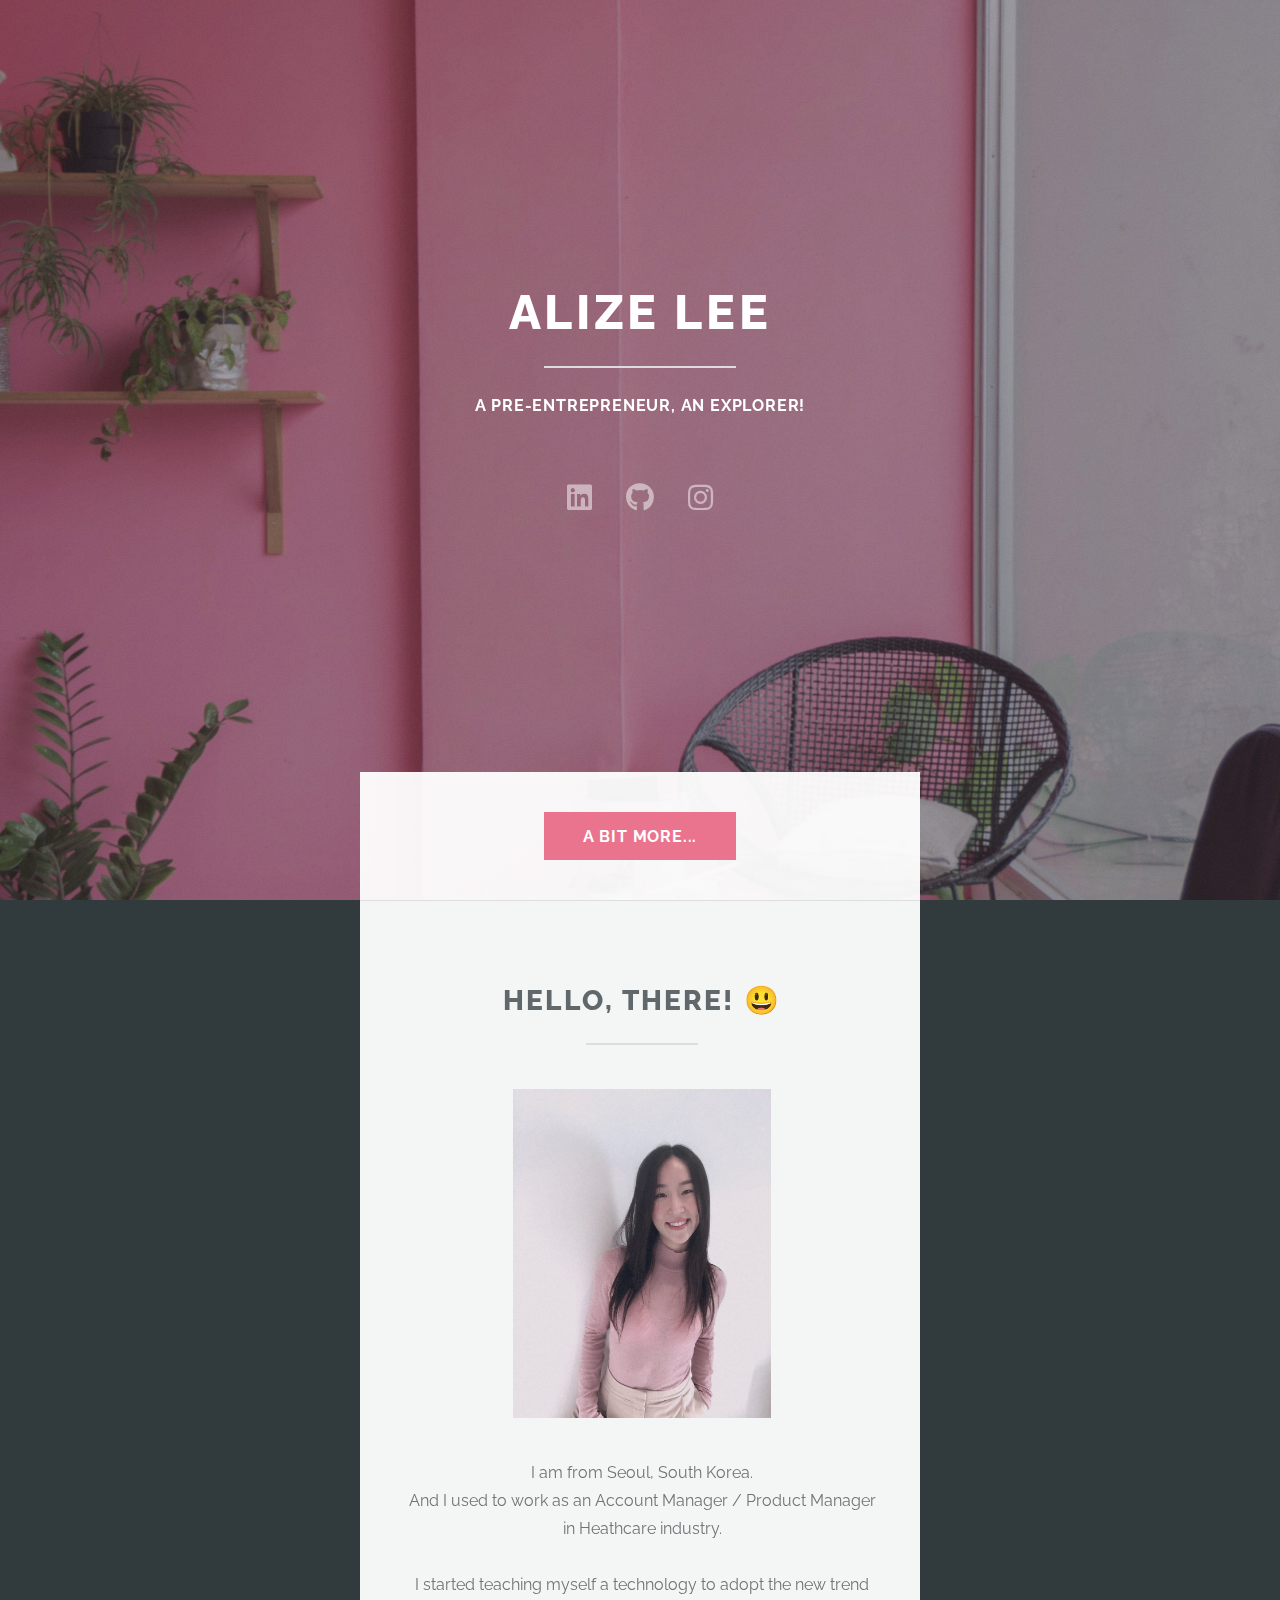
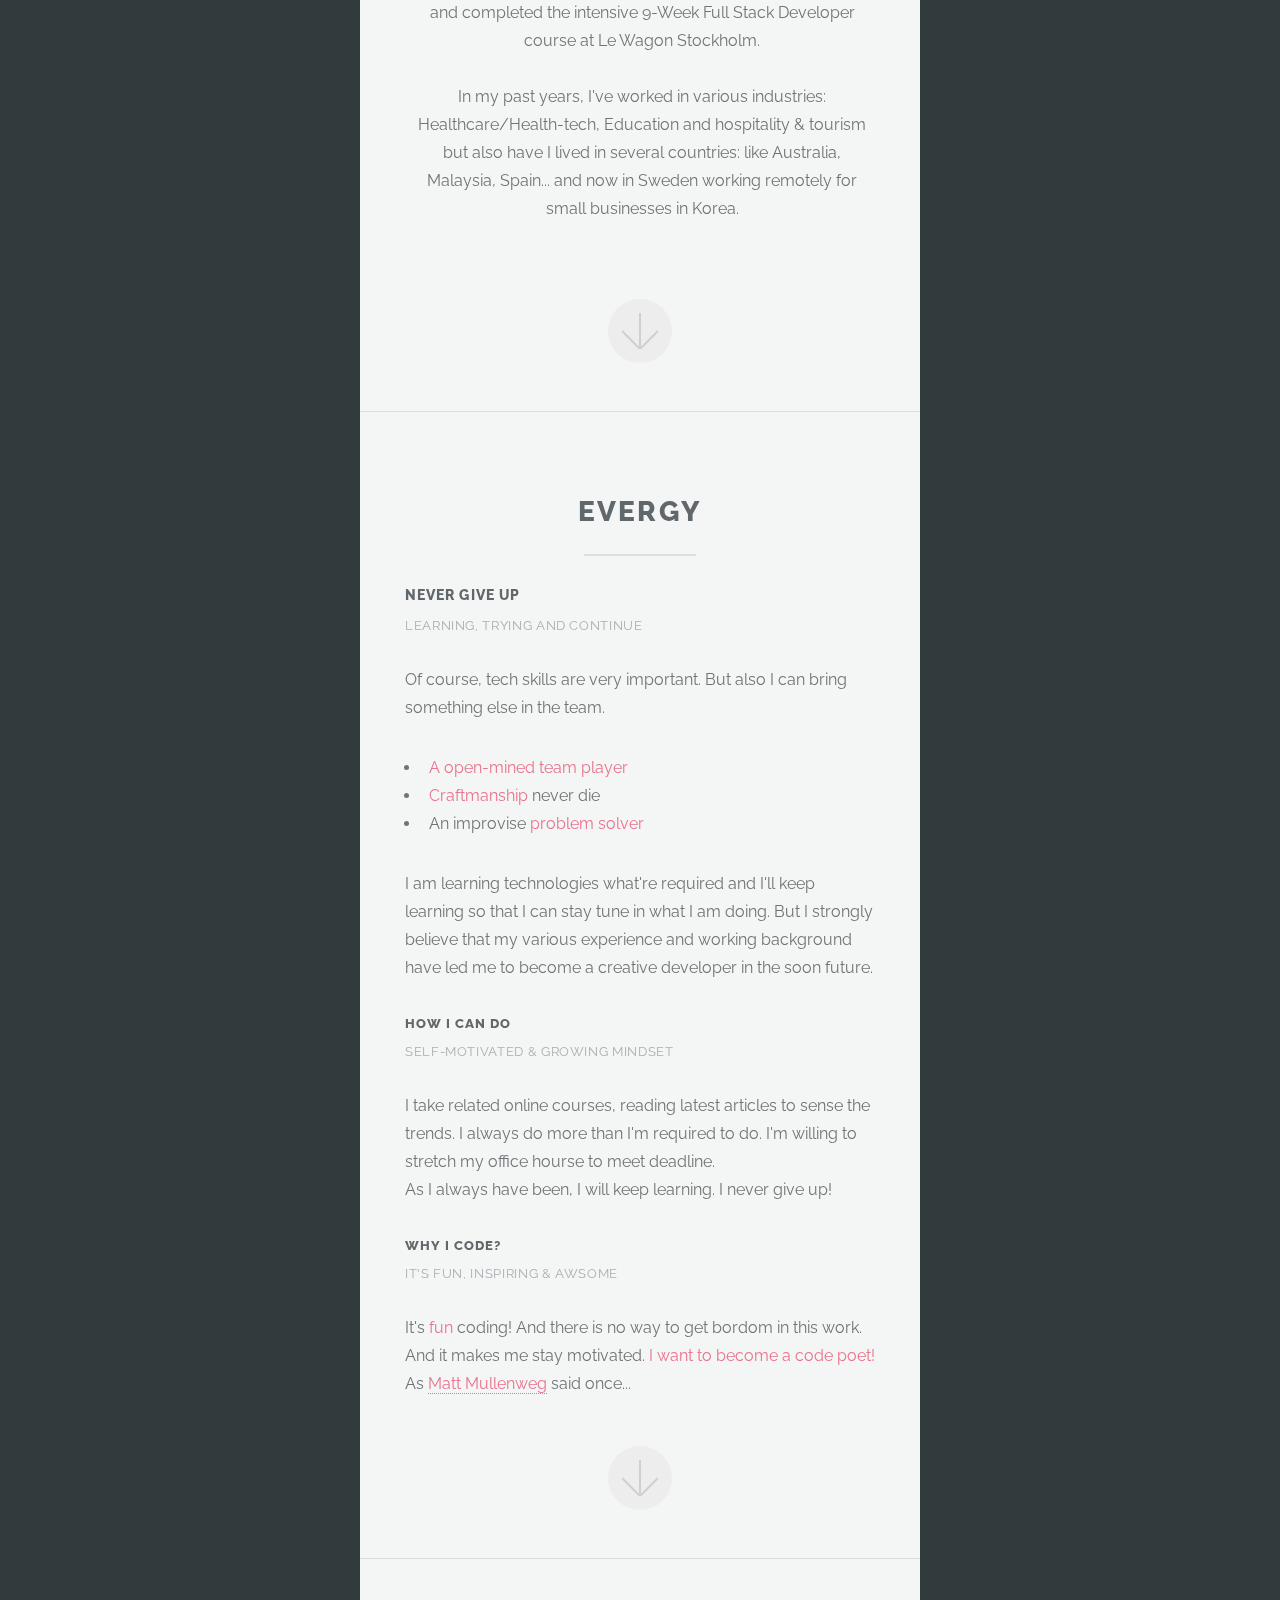
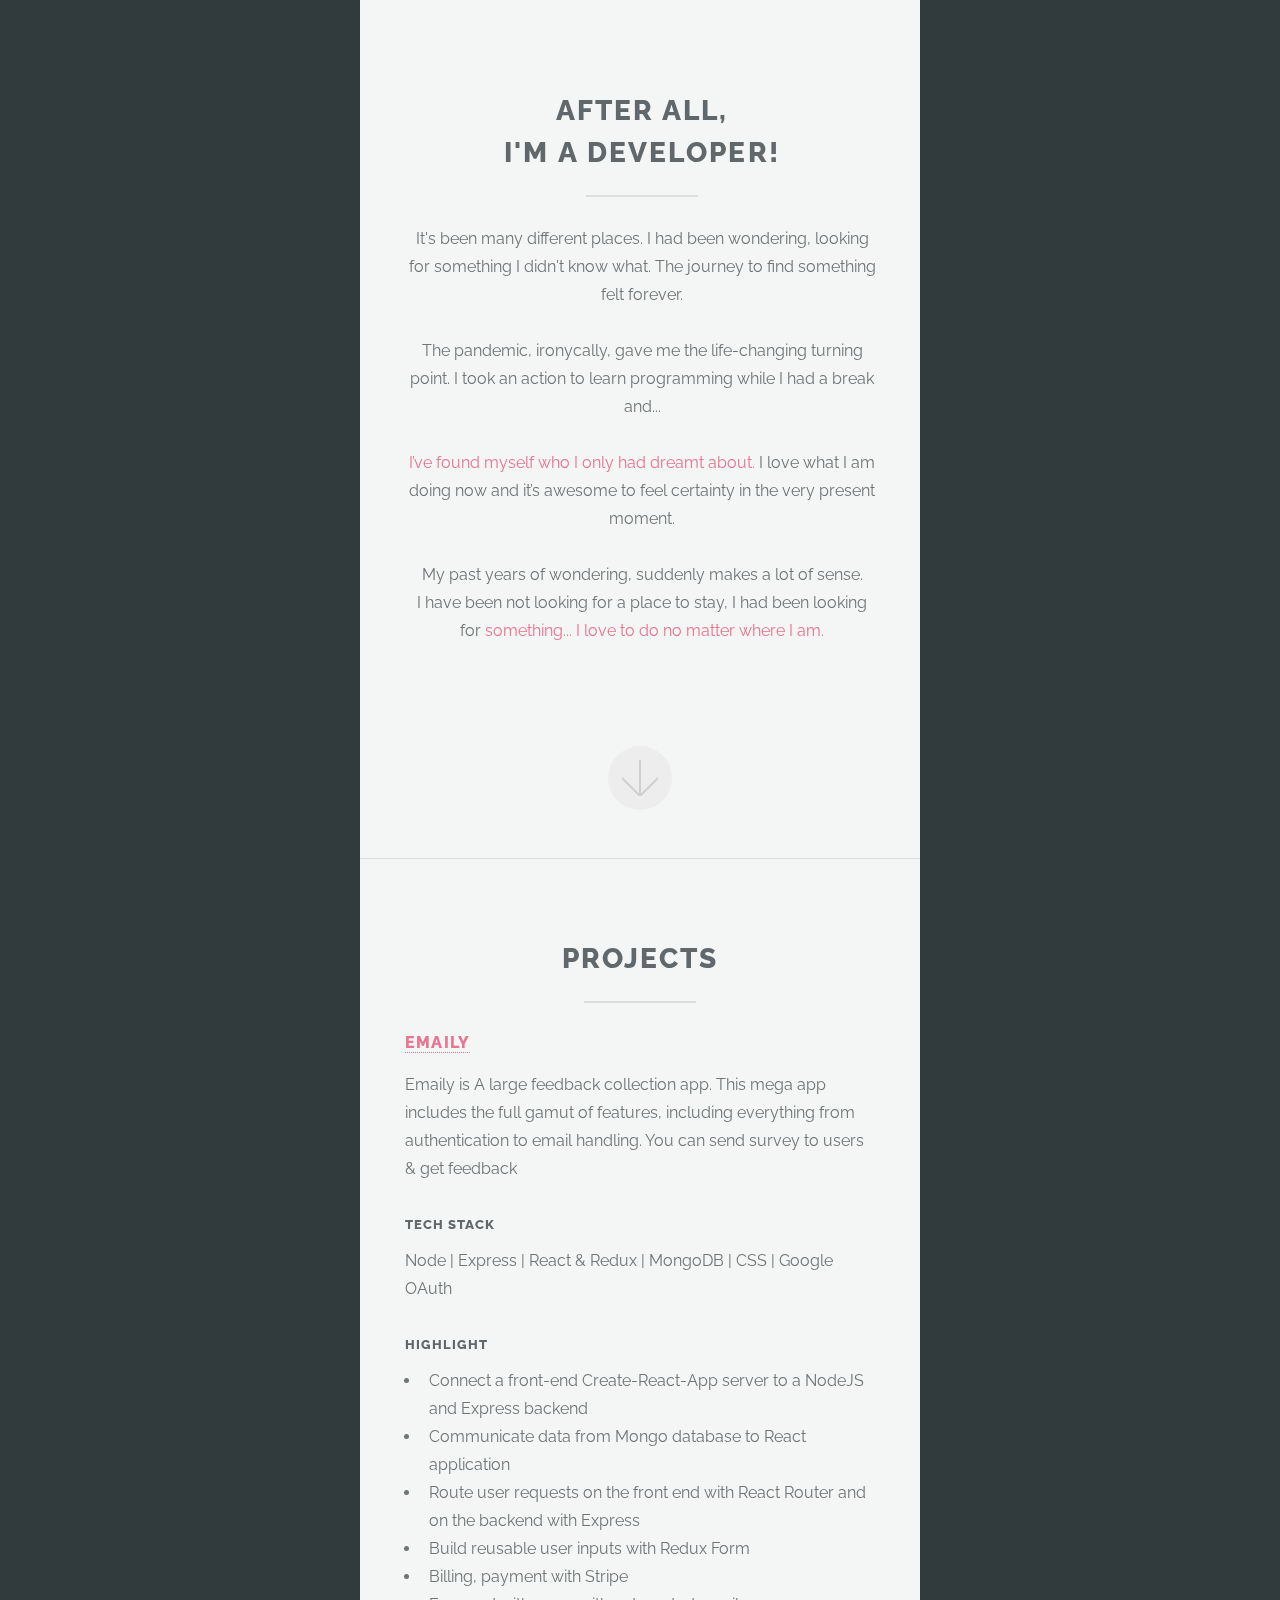
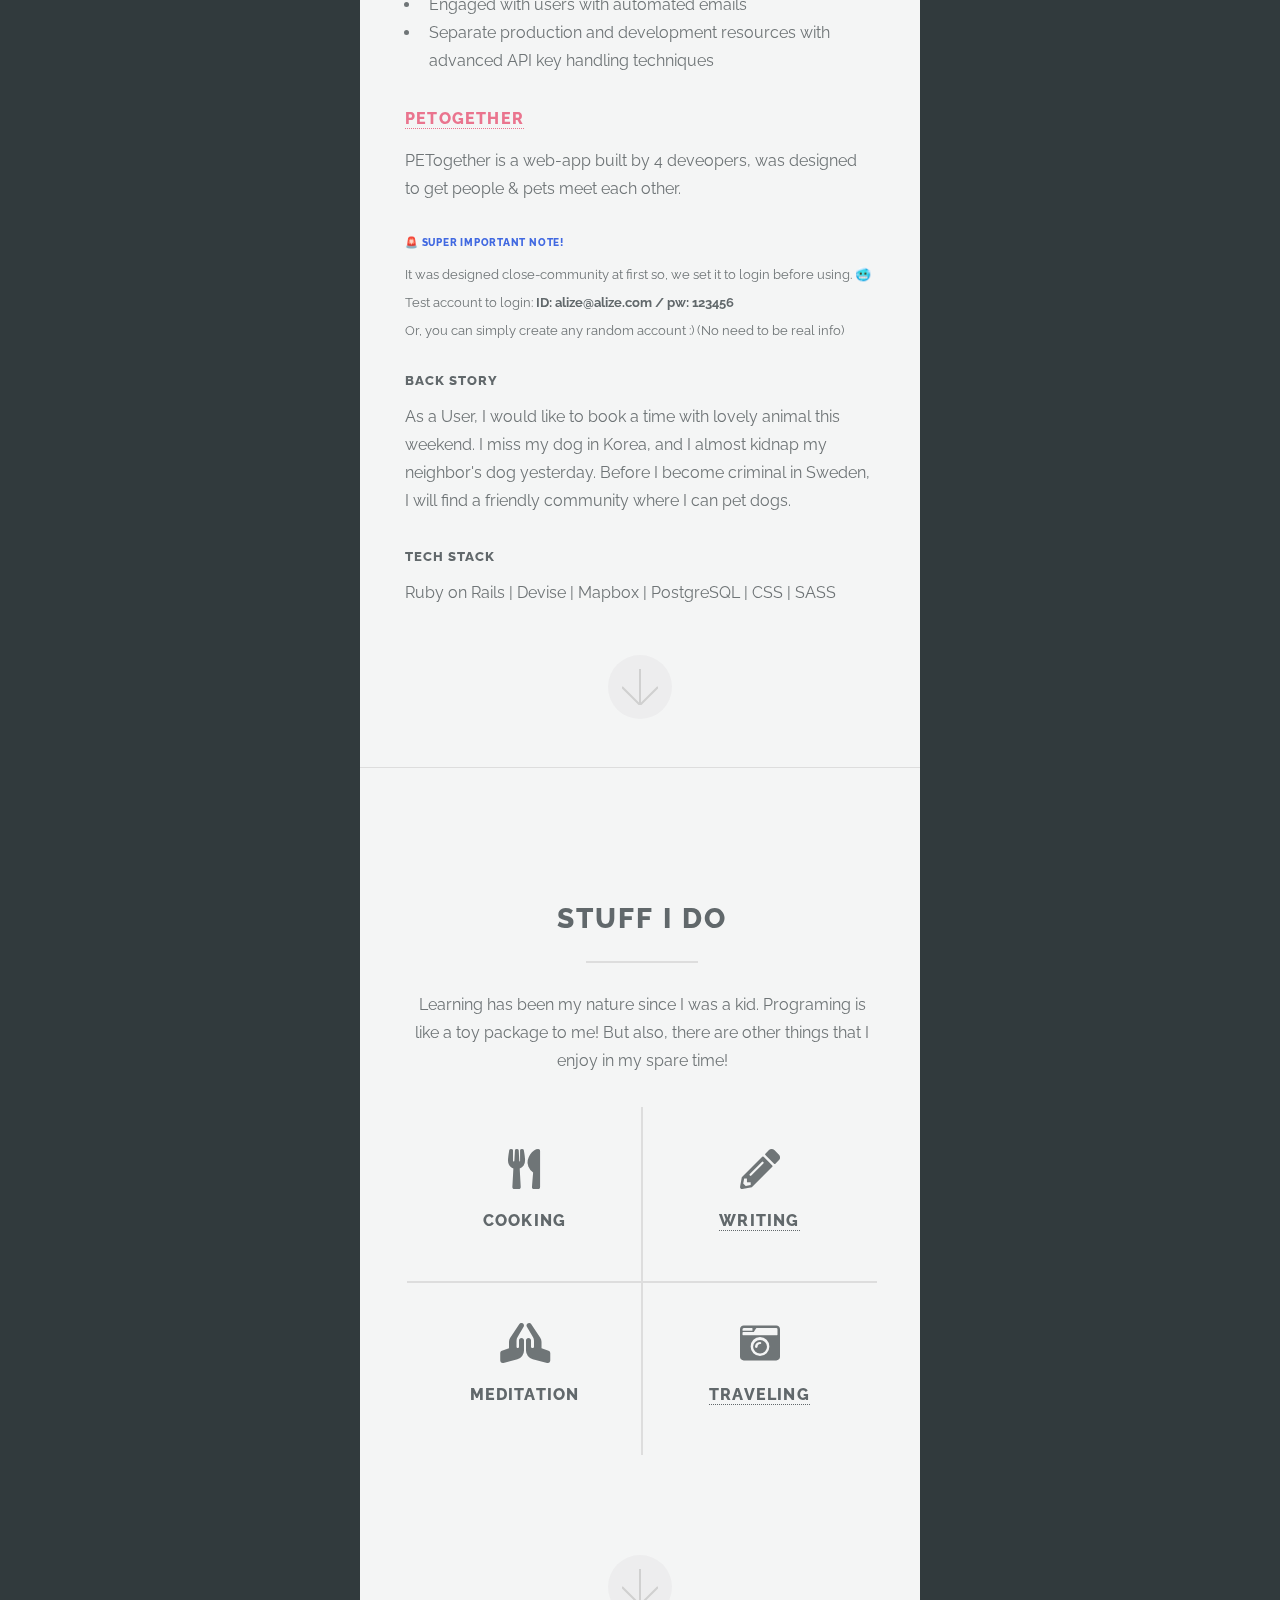
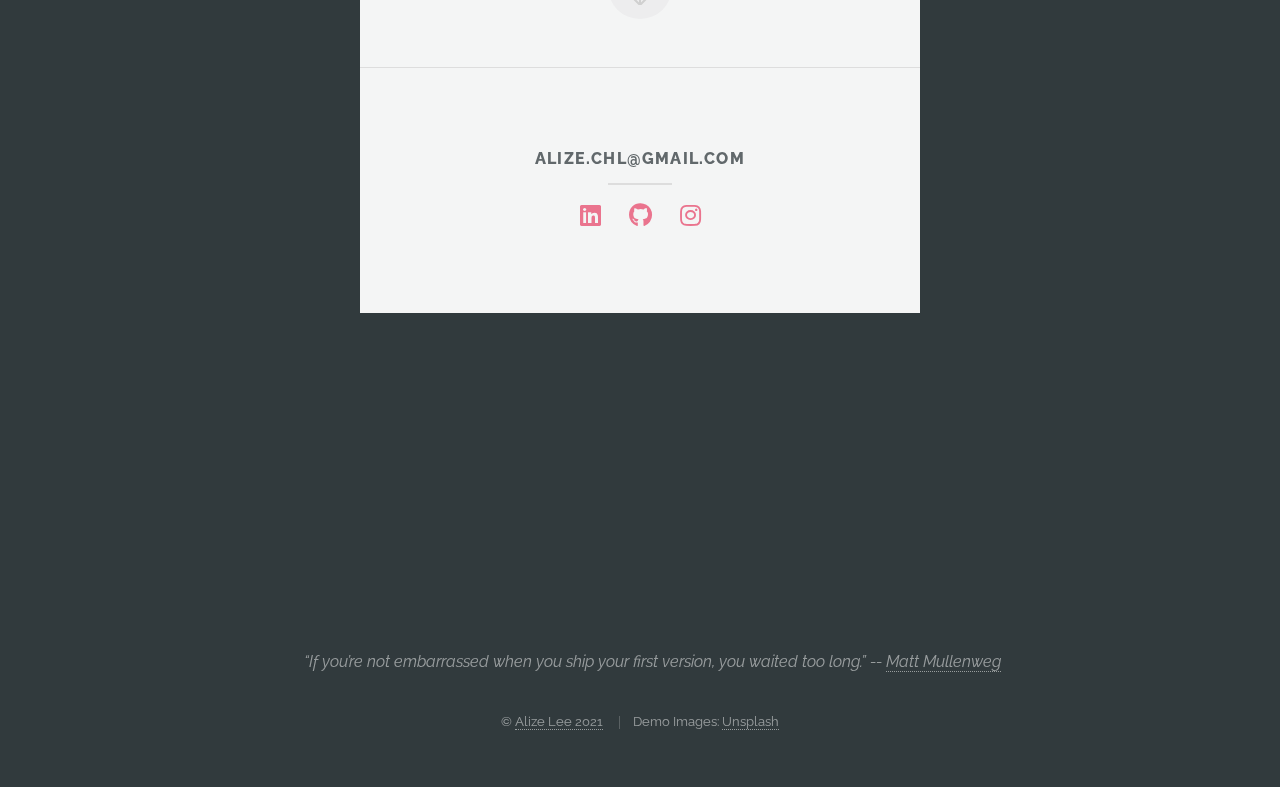
==== index.html @ 7aafb134 "update profile" ====
<!DOCTYPE html>
<html>
  <head>
    <meta property="og:title" content="Alize Lee Portfolio 2021" />
    <meta
      property="og:image"
      content="https://alizebreezes.github.io/images/cover.jpg"
    />
    <meta
      property="og:description"
      content="Web portfolio 2021. A bit more about me :) Full Stack Web Developer, completed 9-weeks intensive programming course at Le wagon"
    />
    <meta property="og:url" content="https://alizebreezes.github.io" />
    <link rel="icon" href="%PUBLIC_URL%/favicon.ico" />
    <meta property="og:image" content="%PUBLIC_URL%/favicon-32x32.png" />
    <link rel="apple-touch-icon" href="%PUBLIC_URL%/logo192.png" />

    <title>Alize's Portfolio</title>
    <meta charset="utf-8" />
    <meta
      name="viewport"
      content="width=device-width, initial-scale=1, user-scalable=no"
    />
    <link rel="stylesheet" href="assets/css/main.css" />
  </head>
  <body class="is-preload">
    <!-- Header -->
    <section id="header">
      <header class="major">
        <h1>Alize Lee</h1>
        <p>A pre-entrepreneur, an explorer!</p>
        <ul class="icons">
          <li>
            <a
              href="https://www.linkedin.com/in/alizelee"
              class="icon brands alt fa-linkedin"
              ><span class="label">Linkedin</span></a
            >
          </li>
          <li>
            <a
              href="https://github.com/alizebreezes"
              class="icon brands alt fa-github"
              ><span class="label">Github</span></a
            >
          </li>
          <li>
            <a
              href="https://instagram.com/alizebreezes"
              class="icon brands alt fa-instagram"
              ><span class="label">Instagram</span></a
            >
          </li>
        </ul>
      </header>
      <div class="container">
        <ul class="actions special">
          <li>
            <a href="#one" class="button primary scrolly"> A bit more... </a>
          </li>
        </ul>
      </div>
    </section>

    <!-- One -->
    <section id="one" class="main special">
      <div class="container">
        <span class="image fit primary"
          ><img src="images/pic01.jpg" alt=""
        /></span>
        <div class="content">
          <header class="major">
            <h2>Hello, There! 😃</h2>
          </header>
          <span class="image center"
            ><img src="images/profile.jpg" alt="Profile Pic Alize"
          /></span>
          <p>
            I am from Seoul, South Korea. <br />And I used to work as an Account Manager / Product Manager in Heathcare industry.<br /><br />I started
            teaching myself a technology to adopt the new trend and completed the intensive 9-Week Full Stack
            Developer course at Le Wagon Stockholm. <br /><br />In my past years,
            I've worked in various industries: Healthcare/Health-tech, Education
            and hospitality & tourism but also have I lived in several
            countries: like Australia, Malaysia, Spain... and now in Sweden working remotely for small businesses in Korea.
            <br /><br />
          </p>
        </div>
        <a href="#four" class="goto-next scrolly">Next</a>
      </div>
    </section>

    <!-- Four -->
    <section id="four" class="main">
      <div class="container">
        <div class="content">
          <header class="major">
            <h2>Evergy</h2>
          </header>
          <section>
            <header>
              <h4>Never give up</h4>
              <p>learning, trying and continue</p>
            </header>
            <p>
              Of course, tech skills are very important. But also I can bring
              something else in the team.
            </p>
            <div class="col-12-medium col-12">
              <ul>
                <li><span class="highlight">A open-mined team player</span></li>
                <li><span class="highlight">Craftmanship</span> never die</li>
                <li>
                  An improvise <span class="highlight">problem solver</span>
                </li>
              </ul>
            </div>
            <p>
              I am learning technologies what're required and I'll keep learning
              so that I can stay tune in what I am doing. But I strongly believe
              that my various experience and working background have led me to
              become a creative developer in the soon future.
            </p>
            <header>
              <h5>How I can do</h5>
              <p>self-motivated & growing mindset</p>
            </header>
            <p>
              I take related online courses, reading latest articles to sense
              the trends. I always do more than I'm required to do. I'm willing
              to stretch my office hourse to meet deadline.
              <br />As I always have been, I will keep learning. I never give
              up!
            </p>
            <header>
              <h5>Why I code?</h5>
              <p>it's fun, inspiring & awsome</p>
            </header>
            <p>
              It's <span class="highlight">fun</span> coding! And there is no
              way to get bordom in this work. And it makes me stay motivated.
              <span class="highlight">I want to become a code poet! </span>
              As <a href="https://g.co/kgs/VH3JRX">Matt Mullenweg</a>
              said once...
            </p>
          </section>
        </div>
        <a href="#three" class="goto-next scrolly">Next</a>
      </div>
    </section>


    <!-- Three -->
    <section id="three" class="main special">
      <div class="container">
        <span class="image fit primary"
          ><img src="images/pic03.jpg" alt=""
        /></span>
        <div class="content">
          <header class="major">
            <h2>
              After All,<br />
              I'm a developer!
            </h2>
          </header>

            It's been many different places. I had been wondering, looking for something I
            didn't know what. The journey to find something felt forever.<br /><br />The pandemic, ironycally, gave me the
            life-changing turning point. I took an action to learn programming
            while I had a break and... <br /><br />
            <span class="highlight"
              >I’ve found myself who I only had dreamt about.</span
            >
            I love what I am doing now and it’s awesome to feel certainty in the
            very present moment. <br /><br />My past years of wondering,
            suddenly makes a lot of sense. <br />I have been not looking for a
            place to stay, I had been looking for
            <span class="highlight"
              >something... I love to do no matter where I am.</span
            >
          </p>
        </div>
        <a href="#project" class="goto-next scrolly">Next</a>
      </div>
    </section>

    <!-- projects -->
    <section id="project" class="main">
      <div class="container">
        <div class="content">
          <header class="major">
            <h2>Projects</h2>
          </header>
          <section>
            <header>
              <h3 class="highlight"><a href="https://fathomless-island-66385.herokuapp.com/">Emaily</a></h3>
            </header>
            <p>Emaily is A large feedback collection app. This mega app includes the full gamut of features, including everything from authentication to email handling. You can send survey to users & get feedback</p>
            <span class="col-12-medium col-12">
              <h5>Tech Stack</h5>
              <p>Node | Express | React & Redux | MongoDB | CSS | Google OAuth</p>
            </span>
            <span class="col-12-medium col-12">
              <h5>Highlight</h5>
              <ul>
                <li>Connect a front-end Create-React-App server to a NodeJS and Express backend</li>
                <li>Communicate data from Mongo database to React application</li>
                <li>Route user requests on the front end with React Router and on the backend with Express</li>
                <li>Build reusable user inputs with Redux Form</li>
                <li>Billing, payment with Stripe</li>
                <li>Engaged with users with automated emails</li>
                <li>Separate production and development resources with advanced API key handling techniques</li>
              </ul>
            </span>
          </section>

          <section>
            <header>
              <h3 class="highlight"><a href="https://petclub486.herokuapp.com/">PETogether</a></h3>
            </header>

            <p>PETogether is a web-app built by 4 deveopers, was designed to get people & pets meet each other.</p>
            <span class="col-12-medium col-12" style="font-size:small">
              <h5 style="color: royalblue">🚨 Super Important note!</h5>
              <p >It was designed close-community at first so, we set it to login before using. 🥶
                Test account to login: <strong>ID: alize@alize.com / pw: 123456 </strong><br/>
                Or, you can simply create any random account :) (No need to be real info)</p>
            </span>
          </section>
            <span class="col-12-medium col-12">
              <h5>Back story</h5>
              <p>As a User, I would like to book a time with lovely animal this weekend. I miss my dog in Korea, and I almost kidnap my neighbor's dog yesterday. Before I become criminal in Sweden, I will find a friendly community where I can pet dogs.</p>
            </span>
            <span class="col-12-medium col-12">
              <h5>Tech Stack</h5>
              <p>Ruby on Rails | Devise | Mapbox | PostgreSQL | CSS | SASS</p>
            </span>

        </div>
        <a href="#three" class="goto-next scrolly">Next</a>
      </div>
    </section>


    <!-- Two -->
    <section id="two" class="main special">
      <div class="container">
        <span class="image fit primary"
          ><img src="images/pic02.jpg" alt=""
        /></span>
        <div class="content">
          <header class="major">
            <h2>Stuff I do</h2>
          </header>
          <p>
            Learning has been my nature since I was a kid. Programing is like a
            toy package to me! But also, there are other things that I enjoy in
            my spare time!
          </p>
          <ul class="icons-grid">
            <li>
              <span class="icon solid major fa-utensils"></span>
              <h3>Cooking</h3>
            </li>
            <li>
              <span class="icon solid major fa-pencil-alt"></span>
              <h3><a href="https://alizebreezes.medium.com/3-easy-things-you-can-do-now-when-you-dont-know-what-to-do-in-life-how-i-stay-with-momentum-when-265e6dd5cf82">Writing</a></h3>
            </li>
            <li>
              <span class="icon solid major fa-praying-hands"></span>
              <h3>Meditation</h3>
            </li>
            <li>
              <span class="icon solid major fa-camera-retro"></span>
              <h3><a href="https://instagram.com/alizebreezes">Traveling</a></h3>
            </li>
          </ul>
        </div>
        <a href="#four" class="goto-next scrolly">Next</a>
      </div>
    </section>


    <!-- Footer -->
    <section id="footer">
      <div class="container">
        <header class="major">
          <h3>alize.chl@gmail.com</h3>
        </header>
        <ul class="icons">
          <li>
            <a
              href="https://www.linkedin.com/in/alizelee"
              class="icon brands alt fa-linkedin"
              ><span class="label">Linkedin</span></a
            >
          </li>
          <li>
            <a
              href="https://github.com/alizebreezes"
              class="icon brands alt fa-github"
              ><span class="label">Github</span></a
            >
          </li>
          <li>
            <a
              href="https://instagram.com/alizebreezes"
              class="icon brands alt fa-instagram"
              ><span class="label">Instagram</span></a
            >
          </li>
        </ul>
      </div>
      <footer>
        <blockquote class="quotes">
          “If you’re not embarrassed when you ship your first version, you
          waited too long.” --
          <a href="https://g.co/kgs/VH3JRX">Matt Mullenweg</a>
        </blockquote>
        <ul class="copyright">
          <li>&copy; <a href="/images/cover.jpg">Alize Lee 2021</a></li>
          <!-- <li>Design: <a href="http://html5up.net">HTML5 UP</a></li> -->
          <li>Demo Images: <a href="http://unsplash.com">Unsplash</a></li>
        </ul>
      </footer>
    </section>

    <!-- Scripts -->
    <script src="assets/js/jquery.min.js"></script>
    <script src="assets/js/jquery.scrollex.min.js"></script>
    <script src="assets/js/jquery.scrolly.min.js"></script>
    <script src="assets/js/browser.min.js"></script>
    <script src="assets/js/breakpoints.min.js"></script>
    <script src="assets/js/util.js"></script>
    <script src="assets/js/main.js"></script>
  </body>
</html>
---- assets/css/main.css ----
@import url("fontawesome-all.min.css");
@import url("https://fonts.googleapis.com/css?family=Raleway:400,400italic,700,800");

/*
	Highlights by HTML5 UP
	html5up.net | @ajlkn
	Free for personal and commercial use under the CCA 3.0 license (html5up.net/license)
*/

html,
body,
div,
span,
applet,
object,
iframe,
h1,
h2,
h3,
h4,
h5,
h6,
p,
blockquote,
pre,
a,
abbr,
acronym,
address,
big,
cite,
code,
del,
dfn,
em,
img,
ins,
kbd,
q,
s,
samp,
small,
strike,
strong,
sub,
sup,
tt,
var,
b,
u,
i,
center,
dl,
dt,
dd,
ol,
ul,
li,
fieldset,
form,
label,
legend,
table,
caption,
tbody,
tfoot,
thead,
tr,
th,
td,
article,
aside,
canvas,
details,
embed,
figure,
figcaption,
footer,
header,
hgroup,
menu,
nav,
output,
ruby,
section,
summary,
time,
mark,
audio,
video {
  margin: 0;
  padding: 0;
  border: 0;
  font-size: 100%;
  font: inherit;
  vertical-align: baseline;
}

article,
aside,
details,
figcaption,
figure,
footer,
header,
hgroup,
menu,
nav,
section {
  display: block;
}

body {
  line-height: 1;
}

ol,
ul {
  list-style: none;
}

blockquote,
q {
  quotes: none;
}

blockquote:before,
blockquote:after,
q:before,
q:after {
  content: "";
  content: none;
}

table {
  border-collapse: collapse;
  border-spacing: 0;
}

body {
  -webkit-text-size-adjust: none;
}

mark {
  background-color: transparent;
  color: inherit;
}

input::-moz-focus-inner {
  border: 0;
  padding: 0;
}

input,
select,
textarea {
  -moz-appearance: none;
  -webkit-appearance: none;
  -ms-appearance: none;
  appearance: none;
}

/* Basic */

html {
  box-sizing: border-box;
}

*,
*:before,
*:after {
  box-sizing: inherit;
}

html {
  background-color: #313a3d;
  background-attachment: fixed, fixed;
  background-image: url("images/overlay.png"), url("../../images/bg.jpg");
  background-position: top left, center center;
  background-repeat: repeat, none;
  background-size: auto, cover;
}

html.is-preload *,
html.is-preload *:before,
html.is-preload *:after {
  -moz-animation: none !important;
  -webkit-animation: none !important;
  -ms-animation: none !important;
  animation: none !important;
  -moz-transition: none !important;
  -webkit-transition: none !important;
  -ms-transition: none !important;
  transition: none !important;
}

html.is-touch {
  height: 100vh;
  overflow: hidden;
}

html.is-touch #wrapper {
  -webkit-backface-visibility: hidden;
  -webkit-overflow-scrolling: touch;
  -webkit-transform: translate3d(0, 0, 0);
  height: 100vh;
  overflow: auto;
}

body,
input,
select,
textarea {
  color: #6f7577;
  font-family: "Raleway", "Helvetica", sans-serif;
  font-size: 15pt;
  font-weight: 400;
  line-height: 1.75em;
}

a {
  -moz-transition: color 0.2s ease-in-out, border-bottom-color 0.2s ease-in-out;
  -webkit-transition: color 0.2s ease-in-out,
    border-bottom-color 0.2s ease-in-out;
  -ms-transition: color 0.2s ease-in-out, border-bottom-color 0.2s ease-in-out;
  transition: color 0.2s ease-in-out, border-bottom-color 0.2s ease-in-out;
  border-bottom: dotted 1px;
  color: #ea748e;
  text-decoration: none;
}

a:hover {
  border-bottom-color: transparent !important;
  color: #cace91 !important;
  text-decoration: none;
}

strong,
b {
  color: #61686b;
  font-weight: 700;
}

em,
i {
  font-style: italic;
}

p {
  margin: 0 0 2em 0;
}

h1,
h2,
h3,
h4,
h5,
h6 {
  color: #61686b;
  font-weight: 800;
  letter-spacing: 0.075em;
  line-height: 1em;
  margin: 0 0 1em 0;
  text-transform: uppercase;
}

h1 a,
h2 a,
h3 a,
h4 a,
h5 a,
h6 a {
  color: inherit;
  text-decoration: none;
}

h2 {
  font-size: 1.75em;
  line-height: 1.5em;
}

h3 {
  font-size: 1em;
  line-height: 1.5em;
}

h4 {
  font-size: 0.9em;
  line-height: 1.5em;
}

h5 {
  font-size: 0.8em;
  line-height: 1.5em;
}

h6 {
  font-size: 0.7em;
  line-height: 1.5em;
}

sub {
  font-size: 0.8em;
  position: relative;
  top: 0.5em;
}

sup {
  font-size: 0.8em;
  position: relative;
  top: -0.5em;
}

hr {
  border: 0;
  border-bottom: solid 1px #dddddd;
  margin: 2em 0;
}

hr.major {
  margin: 3em 0;
}

blockquote {
  border-left: solid 6px #dddddd;
  font-style: italic;
  margin: 0 0 2em 0;
  padding: 0.5em 0 0.5em 1.5em;
}

code {
  background: rgba(144, 144, 144, 0.075);
  font-family: "Courier New", monospace;
  font-size: 0.9em;
  margin: 0 0.25em;
  padding: 0.25em 0.65em;
}

pre {
  -webkit-overflow-scrolling: touch;
  font-family: "Courier New", monospace;
  font-size: 0.9em;
  margin: 0 0 2em 0;
}

pre code {
  display: block;
  line-height: 1.75em;
  padding: 1em 1.5em;
  overflow-x: auto;
}

.highlight {
  color: #ea748e;
}

.highlight-sub {
  color: #cace91;
}

.align-left {
  text-align: left;
}

.align-center {
  text-align: center;
}

.align-right {
  text-align: right;
}

/* Container */

.container {
  margin: 0 auto;
  max-width: calc(100% - 4em);
  width: 35em;
}

.container.xsmall {
  width: 8.75em;
}

.container.small {
  width: 17.5em;
}

.container.medium {
  width: 26.25em;
}

.container.large {
  width: 43.75em;
}

.container.xlarge {
  width: 52.5em;
}

.container.max {
  width: 100%;
}

@media screen and (max-width: 980px) {
  .container {
    width: 80% !important;
    max-width: 100% !important;
  }
}

@media screen and (max-width: 480px) {
  .container {
    width: 100% !important;
  }
}

/* Row */

.row {
  display: flex;
  flex-wrap: wrap;
  box-sizing: border-box;
  align-items: stretch;
}

.row > * {
  box-sizing: border-box;
}

.row.gtr-uniform > * > :last-child {
  margin-bottom: 0;
}

.row.aln-left {
  justify-content: flex-start;
}

.row.aln-center {
  justify-content: center;
}

.row.aln-right {
  justify-content: flex-end;
}

.row.aln-top {
  align-items: flex-start;
}

.row.aln-middle {
  align-items: center;
}

.row.aln-bottom {
  align-items: flex-end;
}

.row > .imp {
  order: -1;
}

.row > .col-1 {
  width: 8.33333%;
}

.row > .off-1 {
  margin-left: 8.33333%;
}

.row > .col-2 {
  width: 16.66667%;
}

.row > .off-2 {
  margin-left: 16.66667%;
}

.row > .col-3 {
  width: 25%;
}

.row > .off-3 {
  margin-left: 25%;
}

.row > .col-4 {
  width: 33.33333%;
}

.row > .off-4 {
  margin-left: 33.33333%;
}

.row > .col-5 {
  width: 41.66667%;
}

.row > .off-5 {
  margin-left: 41.66667%;
}

.row > .col-6 {
  width: 50%;
}

.row > .off-6 {
  margin-left: 50%;
}

.row > .col-7 {
  width: 58.33333%;
}

.row > .off-7 {
  margin-left: 58.33333%;
}

.row > .col-8 {
  width: 66.66667%;
}

.row > .off-8 {
  margin-left: 66.66667%;
}

.row > .col-9 {
  width: 75%;
}

.row > .off-9 {
  margin-left: 75%;
}

.row > .col-10 {
  width: 83.33333%;
}

.row > .off-10 {
  margin-left: 83.33333%;
}

.row > .col-11 {
  width: 91.66667%;
}

.row > .off-11 {
  margin-left: 91.66667%;
}

.row > .col-12 {
  width: 100%;
}

.row > .off-12 {
  margin-left: 100%;
}

.row.gtr-0 {
  margin-top: 0;
  margin-left: 0em;
}

.row.gtr-0 > * {
  padding: 0 0 0 0em;
}

.row.gtr-0.gtr-uniform {
  margin-top: 0em;
}

.row.gtr-0.gtr-uniform > * {
  padding-top: 0em;
}

.row.gtr-25 {
  margin-top: 0;
  margin-left: -0.375em;
}

.row.gtr-25 > * {
  padding: 0 0 0 0.375em;
}

.row.gtr-25.gtr-uniform {
  margin-top: -0.375em;
}

.row.gtr-25.gtr-uniform > * {
  padding-top: 0.375em;
}

.row.gtr-50 {
  margin-top: 0;
  margin-left: -0.75em;
}

.row.gtr-50 > * {
  padding: 0 0 0 0.75em;
}

.row.gtr-50.gtr-uniform {
  margin-top: -0.75em;
}

.row.gtr-50.gtr-uniform > * {
  padding-top: 0.75em;
}

.row {
  margin-top: 0;
  margin-left: -1.5em;
}

.row > * {
  padding: 0 0 0 1.5em;
}

.row.gtr-uniform {
  margin-top: -1.5em;
}

.row.gtr-uniform > * {
  padding-top: 1.5em;
}

.row.gtr-150 {
  margin-top: 0;
  margin-left: -2.25em;
}

.row.gtr-150 > * {
  padding: 0 0 0 2.25em;
}

.row.gtr-150.gtr-uniform {
  margin-top: -2.25em;
}

.row.gtr-150.gtr-uniform > * {
  padding-top: 2.25em;
}

.row.gtr-200 {
  margin-top: 0;
  margin-left: -3em;
}

.row.gtr-200 > * {
  padding: 0 0 0 3em;
}

.row.gtr-200.gtr-uniform {
  margin-top: -3em;
}

.row.gtr-200.gtr-uniform > * {
  padding-top: 3em;
}

@media screen and (max-width: 1680px) {
  .row {
    display: flex;
    flex-wrap: wrap;
    box-sizing: border-box;
    align-items: stretch;
  }

  .row > * {
    box-sizing: border-box;
  }

  .row.gtr-uniform > * > :last-child {
    margin-bottom: 0;
  }

  .row.aln-left {
    justify-content: flex-start;
  }

  .row.aln-center {
    justify-content: center;
  }

  .row.aln-right {
    justify-content: flex-end;
  }

  .row.aln-top {
    align-items: flex-start;
  }

  .row.aln-middle {
    align-items: center;
  }

  .row.aln-bottom {
    align-items: flex-end;
  }

  .row > .imp-large {
    order: -1;
  }

  .row > .col-1-large {
    width: 8.33333%;
  }

  .row > .off-1-large {
    margin-left: 8.33333%;
  }

  .row > .col-2-large {
    width: 16.66667%;
  }

  .row > .off-2-large {
    margin-left: 16.66667%;
  }

  .row > .col-3-large {
    width: 25%;
  }

  .row > .off-3-large {
    margin-left: 25%;
  }

  .row > .col-4-large {
    width: 33.33333%;
  }

  .row > .off-4-large {
    margin-left: 33.33333%;
  }

  .row > .col-5-large {
    width: 41.66667%;
  }

  .row > .off-5-large {
    margin-left: 41.66667%;
  }

  .row > .col-6-large {
    width: 50%;
  }

  .row > .off-6-large {
    margin-left: 50%;
  }

  .row > .col-7-large {
    width: 58.33333%;
  }

  .row > .off-7-large {
    margin-left: 58.33333%;
  }

  .row > .col-8-large {
    width: 66.66667%;
  }

  .row > .off-8-large {
    margin-left: 66.66667%;
  }

  .row > .col-9-large {
    width: 75%;
  }

  .row > .off-9-large {
    margin-left: 75%;
  }

  .row > .col-10-large {
    width: 83.33333%;
  }

  .row > .off-10-large {
    margin-left: 83.33333%;
  }

  .row > .col-11-large {
    width: 91.66667%;
  }

  .row > .off-11-large {
    margin-left: 91.66667%;
  }

  .row > .col-12-large {
    width: 100%;
  }

  .row > .off-12-large {
    margin-left: 100%;
  }

  .row.gtr-0 {
    margin-top: 0;
    margin-left: 0em;
  }

  .row.gtr-0 > * {
    padding: 0 0 0 0em;
  }

  .row.gtr-0.gtr-uniform {
    margin-top: 0em;
  }

  .row.gtr-0.gtr-uniform > * {
    padding-top: 0em;
  }

  .row.gtr-25 {
    margin-top: 0;
    margin-left: -0.375em;
  }

  .row.gtr-25 > * {
    padding: 0 0 0 0.375em;
  }

  .row.gtr-25.gtr-uniform {
    margin-top: -0.375em;
  }

  .row.gtr-25.gtr-uniform > * {
    padding-top: 0.375em;
  }

  .row.gtr-50 {
    margin-top: 0;
    margin-left: -0.75em;
  }

  .row.gtr-50 > * {
    padding: 0 0 0 0.75em;
  }

  .row.gtr-50.gtr-uniform {
    margin-top: -0.75em;
  }

  .row.gtr-50.gtr-uniform > * {
    padding-top: 0.75em;
  }

  .row {
    margin-top: 0;
    margin-left: -1.5em;
  }

  .row > * {
    padding: 0 0 0 1.5em;
  }

  .row.gtr-uniform {
    margin-top: -1.5em;
  }

  .row.gtr-uniform > * {
    padding-top: 1.5em;
  }

  .row.gtr-150 {
    margin-top: 0;
    margin-left: -2.25em;
  }

  .row.gtr-150 > * {
    padding: 0 0 0 2.25em;
  }

  .row.gtr-150.gtr-uniform {
    margin-top: -2.25em;
  }

  .row.gtr-150.gtr-uniform > * {
    padding-top: 2.25em;
  }

  .row.gtr-200 {
    margin-top: 0;
    margin-left: -3em;
  }

  .row.gtr-200 > * {
    padding: 0 0 0 3em;
  }

  .row.gtr-200.gtr-uniform {
    margin-top: -3em;
  }

  .row.gtr-200.gtr-uniform > * {
    padding-top: 3em;
  }
}

@media screen and (max-width: 980px) {
  .row {
    display: flex;
    flex-wrap: wrap;
    box-sizing: border-box;
    align-items: stretch;
  }

  .row > * {
    box-sizing: border-box;
  }

  .row.gtr-uniform > * > :last-child {
    margin-bottom: 0;
  }

  .row.aln-left {
    justify-content: flex-start;
  }

  .row.aln-center {
    justify-content: center;
  }

  .row.aln-right {
    justify-content: flex-end;
  }

  .row.aln-top {
    align-items: flex-start;
  }

  .row.aln-middle {
    align-items: center;
  }

  .row.aln-bottom {
    align-items: flex-end;
  }

  .row > .imp-medium {
    order: -1;
  }

  .row > .col-1-medium {
    width: 8.33333%;
  }

  .row > .off-1-medium {
    margin-left: 8.33333%;
  }

  .row > .col-2-medium {
    width: 16.66667%;
  }

  .row > .off-2-medium {
    margin-left: 16.66667%;
  }

  .row > .col-3-medium {
    width: 25%;
  }

  .row > .off-3-medium {
    margin-left: 25%;
  }

  .row > .col-4-medium {
    width: 33.33333%;
  }

  .row > .off-4-medium {
    margin-left: 33.33333%;
  }

  .row > .col-5-medium {
    width: 41.66667%;
  }

  .row > .off-5-medium {
    margin-left: 41.66667%;
  }

  .row > .col-6-medium {
    width: 50%;
  }

  .row > .off-6-medium {
    margin-left: 50%;
  }

  .row > .col-7-medium {
    width: 58.33333%;
  }

  .row > .off-7-medium {
    margin-left: 58.33333%;
  }

  .row > .col-8-medium {
    width: 66.66667%;
  }

  .row > .off-8-medium {
    margin-left: 66.66667%;
  }

  .row > .col-9-medium {
    width: 75%;
  }

  .row > .off-9-medium {
    margin-left: 75%;
  }

  .row > .col-10-medium {
    width: 83.33333%;
  }

  .row > .off-10-medium {
    margin-left: 83.33333%;
  }

  .row > .col-11-medium {
    width: 91.66667%;
  }

  .row > .off-11-medium {
    margin-left: 91.66667%;
  }

  .row > .col-12-medium {
    width: 100%;
  }

  .row > .off-12-medium {
    margin-left: 100%;
  }

  .row.gtr-0 {
    margin-top: 0;
    margin-left: 0em;
  }

  .row.gtr-0 > * {
    padding: 0 0 0 0em;
  }

  .row.gtr-0.gtr-uniform {
    margin-top: 0em;
  }

  .row.gtr-0.gtr-uniform > * {
    padding-top: 0em;
  }

  .row.gtr-25 {
    margin-top: 0;
    margin-left: -0.375em;
  }

  .row.gtr-25 > * {
    padding: 0 0 0 0.375em;
  }

  .row.gtr-25.gtr-uniform {
    margin-top: -0.375em;
  }

  .row.gtr-25.gtr-uniform > * {
    padding-top: 0.375em;
  }

  .row.gtr-50 {
    margin-top: 0;
    margin-left: -0.75em;
  }

  .row.gtr-50 > * {
    padding: 0 0 0 0.75em;
  }

  .row.gtr-50.gtr-uniform {
    margin-top: -0.75em;
  }

  .row.gtr-50.gtr-uniform > * {
    padding-top: 0.75em;
  }

  .row {
    margin-top: 0;
    margin-left: -1.5em;
  }

  .row > * {
    padding: 0 0 0 1.5em;
  }

  .row.gtr-uniform {
    margin-top: -1.5em;
  }

  .row.gtr-uniform > * {
    padding-top: 1.5em;
  }

  .row.gtr-150 {
    margin-top: 0;
    margin-left: -2.25em;
  }

  .row.gtr-150 > * {
    padding: 0 0 0 2.25em;
  }

  .row.gtr-150.gtr-uniform {
    margin-top: -2.25em;
  }

  .row.gtr-150.gtr-uniform > * {
    padding-top: 2.25em;
  }

  .row.gtr-200 {
    margin-top: 0;
    margin-left: -3em;
  }

  .row.gtr-200 > * {
    padding: 0 0 0 3em;
  }

  .row.gtr-200.gtr-uniform {
    margin-top: -3em;
  }

  .row.gtr-200.gtr-uniform > * {
    padding-top: 3em;
  }
}

@media screen and (max-width: 736px) {
  .row {
    display: flex;
    flex-wrap: wrap;
    box-sizing: border-box;
    align-items: stretch;
  }

  .row > * {
    box-sizing: border-box;
  }

  .row.gtr-uniform > * > :last-child {
    margin-bottom: 0;
  }

  .row.aln-left {
    justify-content: flex-start;
  }

  .row.aln-center {
    justify-content: center;
  }

  .row.aln-right {
    justify-content: flex-end;
  }

  .row.aln-top {
    align-items: flex-start;
  }

  .row.aln-middle {
    align-items: center;
  }

  .row.aln-bottom {
    align-items: flex-end;
  }

  .row > .imp-small {
    order: -1;
  }

  .row > .col-1-small {
    width: 8.33333%;
  }

  .row > .off-1-small {
    margin-left: 8.33333%;
  }

  .row > .col-2-small {
    width: 16.66667%;
  }

  .row > .off-2-small {
    margin-left: 16.66667%;
  }

  .row > .col-3-small {
    width: 25%;
  }

  .row > .off-3-small {
    margin-left: 25%;
  }

  .row > .col-4-small {
    width: 33.33333%;
  }

  .row > .off-4-small {
    margin-left: 33.33333%;
  }

  .row > .col-5-small {
    width: 41.66667%;
  }

  .row > .off-5-small {
    margin-left: 41.66667%;
  }

  .row > .col-6-small {
    width: 50%;
  }

  .row > .off-6-small {
    margin-left: 50%;
  }

  .row > .col-7-small {
    width: 58.33333%;
  }

  .row > .off-7-small {
    margin-left: 58.33333%;
  }

  .row > .col-8-small {
    width: 66.66667%;
  }

  .row > .off-8-small {
    margin-left: 66.66667%;
  }

  .row > .col-9-small {
    width: 75%;
  }

  .row > .off-9-small {
    margin-left: 75%;
  }

  .row > .col-10-small {
    width: 83.33333%;
  }

  .row > .off-10-small {
    margin-left: 83.33333%;
  }

  .row > .col-11-small {
    width: 91.66667%;
  }

  .row > .off-11-small {
    margin-left: 91.66667%;
  }

  .row > .col-12-small {
    width: 100%;
  }

  .row > .off-12-small {
    margin-left: 100%;
  }

  .row.gtr-0 {
    margin-top: 0;
    margin-left: 0em;
  }

  .row.gtr-0 > * {
    padding: 0 0 0 0em;
  }

  .row.gtr-0.gtr-uniform {
    margin-top: 0em;
  }

  .row.gtr-0.gtr-uniform > * {
    padding-top: 0em;
  }

  .row.gtr-25 {
    margin-top: 0;
    margin-left: -0.25em;
  }

  .row.gtr-25 > * {
    padding: 0 0 0 0.25em;
  }

  .row.gtr-25.gtr-uniform {
    margin-top: -0.25em;
  }

  .row.gtr-25.gtr-uniform > * {
    padding-top: 0.25em;
  }

  .row.gtr-50 {
    margin-top: 0;
    margin-left: -0.5em;
  }

  .row.gtr-50 > * {
    padding: 0 0 0 0.5em;
  }

  .row.gtr-50.gtr-uniform {
    margin-top: -0.5em;
  }

  .row.gtr-50.gtr-uniform > * {
    padding-top: 0.5em;
  }

  .row {
    margin-top: 0;
    margin-left: -1em;
  }

  .row > * {
    padding: 0 0 0 1em;
  }

  .row.gtr-uniform {
    margin-top: -1em;
  }

  .row.gtr-uniform > * {
    padding-top: 1em;
  }

  .row.gtr-150 {
    margin-top: 0;
    margin-left: -1.5em;
  }

  .row.gtr-150 > * {
    padding: 0 0 0 1.5em;
  }

  .row.gtr-150.gtr-uniform {
    margin-top: -1.5em;
  }

  .row.gtr-150.gtr-uniform > * {
    padding-top: 1.5em;
  }

  .row.gtr-200 {
    margin-top: 0;
    margin-left: -2em;
  }

  .row.gtr-200 > * {
    padding: 0 0 0 2em;
  }

  .row.gtr-200.gtr-uniform {
    margin-top: -2em;
  }

  .row.gtr-200.gtr-uniform > * {
    padding-top: 2em;
  }
}

@media screen and (max-width: 480px) {
  .row {
    display: flex;
    flex-wrap: wrap;
    box-sizing: border-box;
    align-items: stretch;
  }

  .row > * {
    box-sizing: border-box;
  }

  .row.gtr-uniform > * > :last-child {
    margin-bottom: 0;
  }

  .row.aln-left {
    justify-content: flex-start;
  }

  .row.aln-center {
    justify-content: center;
  }

  .row.aln-right {
    justify-content: flex-end;
  }

  .row.aln-top {
    align-items: flex-start;
  }

  .row.aln-middle {
    align-items: center;
  }

  .row.aln-bottom {
    align-items: flex-end;
  }

  .row > .imp-xsmall {
    order: -1;
  }

  .row > .col-1-xsmall {
    width: 8.33333%;
  }

  .row > .off-1-xsmall {
    margin-left: 8.33333%;
  }

  .row > .col-2-xsmall {
    width: 16.66667%;
  }

  .row > .off-2-xsmall {
    margin-left: 16.66667%;
  }

  .row > .col-3-xsmall {
    width: 25%;
  }

  .row > .off-3-xsmall {
    margin-left: 25%;
  }

  .row > .col-4-xsmall {
    width: 33.33333%;
  }

  .row > .off-4-xsmall {
    margin-left: 33.33333%;
  }

  .row > .col-5-xsmall {
    width: 41.66667%;
  }

  .row > .off-5-xsmall {
    margin-left: 41.66667%;
  }

  .row > .col-6-xsmall {
    width: 50%;
  }

  .row > .off-6-xsmall {
    margin-left: 50%;
  }

  .row > .col-7-xsmall {
    width: 58.33333%;
  }

  .row > .off-7-xsmall {
    margin-left: 58.33333%;
  }

  .row > .col-8-xsmall {
    width: 66.66667%;
  }

  .row > .off-8-xsmall {
    margin-left: 66.66667%;
  }

  .row > .col-9-xsmall {
    width: 75%;
  }

  .row > .off-9-xsmall {
    margin-left: 75%;
  }

  .row > .col-10-xsmall {
    width: 83.33333%;
  }

  .row > .off-10-xsmall {
    margin-left: 83.33333%;
  }

  .row > .col-11-xsmall {
    width: 91.66667%;
  }

  .row > .off-11-xsmall {
    margin-left: 91.66667%;
  }

  .row > .col-12-xsmall {
    width: 100%;
  }

  .row > .off-12-xsmall {
    margin-left: 100%;
  }

  .row.gtr-0 {
    margin-top: 0;
    margin-left: 0em;
  }

  .row.gtr-0 > * {
    padding: 0 0 0 0em;
  }

  .row.gtr-0.gtr-uniform {
    margin-top: 0em;
  }

  .row.gtr-0.gtr-uniform > * {
    padding-top: 0em;
  }

  .row.gtr-25 {
    margin-top: 0;
    margin-left: -0.25em;
  }

  .row.gtr-25 > * {
    padding: 0 0 0 0.25em;
  }

  .row.gtr-25.gtr-uniform {
    margin-top: -0.25em;
  }

  .row.gtr-25.gtr-uniform > * {
    padding-top: 0.25em;
  }

  .row.gtr-50 {
    margin-top: 0;
    margin-left: -0.5em;
  }

  .row.gtr-50 > * {
    padding: 0 0 0 0.5em;
  }

  .row.gtr-50.gtr-uniform {
    margin-top: -0.5em;
  }

  .row.gtr-50.gtr-uniform > * {
    padding-top: 0.5em;
  }

  .row {
    margin-top: 0;
    margin-left: -1em;
  }

  .row > * {
    padding: 0 0 0 1em;
  }

  .row.gtr-uniform {
    margin-top: -1em;
  }

  .row.gtr-uniform > * {
    padding-top: 1em;
  }

  .row.gtr-150 {
    margin-top: 0;
    margin-left: -1.5em;
  }

  .row.gtr-150 > * {
    padding: 0 0 0 1.5em;
  }

  .row.gtr-150.gtr-uniform {
    margin-top: -1.5em;
  }

  .row.gtr-150.gtr-uniform > * {
    padding-top: 1.5em;
  }

  .row.gtr-200 {
    margin-top: 0;
    margin-left: -2em;
  }

  .row.gtr-200 > * {
    padding: 0 0 0 2em;
  }

  .row.gtr-200.gtr-uniform {
    margin-top: -2em;
  }

  .row.gtr-200.gtr-uniform > * {
    padding-top: 2em;
  }
}

/* Loader */

@-moz-keyframes spinner-show {
  0% {
    opacity: 0;
  }

  100% {
    opacity: 1;
  }
}

@-webkit-keyframes spinner-show {
  0% {
    opacity: 0;
  }

  100% {
    opacity: 1;
  }
}

@-ms-keyframes spinner-show {
  0% {
    opacity: 0;
  }

  100% {
    opacity: 1;
  }
}

@keyframes spinner-show {
  0% {
    opacity: 0;
  }

  100% {
    opacity: 1;
  }
}

@-moz-keyframes spinner-hide {
  0% {
    color: #464e50;
    z-index: 10001;
    -moz-transform: scale(1) rotate(0deg);
    -webkit-transform: scale(1) rotate(0deg);
    -ms-transform: scale(1) rotate(0deg);
    transform: scale(1) rotate(0deg);
  }

  99% {
    color: #313a3d;
    z-index: 10001;
    -moz-transform: scale(0.5) rotate(360deg);
    -webkit-transform: scale(0.5) rotate(360deg);
    -ms-transform: scale(0.5) rotate(360deg);
    transform: scale(0.5) rotate(360deg);
  }

  100% {
    color: #313a3d;
    z-index: -1;
    -moz-transform: scale(0) rotate(360deg);
    -webkit-transform: scale(0) rotate(360deg);
    -ms-transform: scale(0) rotate(360deg);
    transform: scale(0) rotate(360deg);
  }
}

@-webkit-keyframes spinner-hide {
  0% {
    color: #464e50;
    z-index: 10001;
    -moz-transform: scale(1) rotate(0deg);
    -webkit-transform: scale(1) rotate(0deg);
    -ms-transform: scale(1) rotate(0deg);
    transform: scale(1) rotate(0deg);
  }

  99% {
    color: #313a3d;
    z-index: 10001;
    -moz-transform: scale(0.5) rotate(360deg);
    -webkit-transform: scale(0.5) rotate(360deg);
    -ms-transform: scale(0.5) rotate(360deg);
    transform: scale(0.5) rotate(360deg);
  }

  100% {
    color: #313a3d;
    z-index: -1;
    -moz-transform: scale(0) rotate(360deg);
    -webkit-transform: scale(0) rotate(360deg);
    -ms-transform: scale(0) rotate(360deg);
    transform: scale(0) rotate(360deg);
  }
}

@-ms-keyframes spinner-hide {
  0% {
    color: #464e50;
    z-index: 10001;
    -moz-transform: scale(1) rotate(0deg);
    -webkit-transform: scale(1) rotate(0deg);
    -ms-transform: scale(1) rotate(0deg);
    transform: scale(1) rotate(0deg);
  }

  99% {
    color: #313a3d;
    z-index: 10001;
    -moz-transform: scale(0.5) rotate(360deg);
    -webkit-transform: scale(0.5) rotate(360deg);
    -ms-transform: scale(0.5) rotate(360deg);
    transform: scale(0.5) rotate(360deg);
  }

  100% {
    color: #313a3d;
    z-index: -1;
    -moz-transform: scale(0) rotate(360deg);
    -webkit-transform: scale(0) rotate(360deg);
    -ms-transform: scale(0) rotate(360deg);
    transform: scale(0) rotate(360deg);
  }
}

@keyframes spinner-hide {
  0% {
    color: #464e50;
    z-index: 10001;
    -moz-transform: scale(1) rotate(0deg);
    -webkit-transform: scale(1) rotate(0deg);
    -ms-transform: scale(1) rotate(0deg);
    transform: scale(1) rotate(0deg);
  }

  99% {
    color: #313a3d;
    z-index: 10001;
    -moz-transform: scale(0.5) rotate(360deg);
    -webkit-transform: scale(0.5) rotate(360deg);
    -ms-transform: scale(0.5) rotate(360deg);
    transform: scale(0.5) rotate(360deg);
  }

  100% {
    color: #313a3d;
    z-index: -1;
    -moz-transform: scale(0) rotate(360deg);
    -webkit-transform: scale(0) rotate(360deg);
    -ms-transform: scale(0) rotate(360deg);
    transform: scale(0) rotate(360deg);
  }
}

@-moz-keyframes spinner-rotate {
  0% {
    -moz-transform: scale(1) rotate(0deg);
    -webkit-transform: scale(1) rotate(0deg);
    -ms-transform: scale(1) rotate(0deg);
    transform: scale(1) rotate(0deg);
  }

  100% {
    -moz-transform: scale(1) rotate(360deg);
    -webkit-transform: scale(1) rotate(360deg);
    -ms-transform: scale(1) rotate(360deg);
    transform: scale(1) rotate(360deg);
  }
}

@-webkit-keyframes spinner-rotate {
  0% {
    -moz-transform: scale(1) rotate(0deg);
    -webkit-transform: scale(1) rotate(0deg);
    -ms-transform: scale(1) rotate(0deg);
    transform: scale(1) rotate(0deg);
  }

  100% {
    -moz-transform: scale(1) rotate(360deg);
    -webkit-transform: scale(1) rotate(360deg);
    -ms-transform: scale(1) rotate(360deg);
    transform: scale(1) rotate(360deg);
  }
}

@-ms-keyframes spinner-rotate {
  0% {
    -moz-transform: scale(1) rotate(0deg);
    -webkit-transform: scale(1) rotate(0deg);
    -ms-transform: scale(1) rotate(0deg);
    transform: scale(1) rotate(0deg);
  }

  100% {
    -moz-transform: scale(1) rotate(360deg);
    -webkit-transform: scale(1) rotate(360deg);
    -ms-transform: scale(1) rotate(360deg);
    transform: scale(1) rotate(360deg);
  }
}

@keyframes spinner-rotate {
  0% {
    -moz-transform: scale(1) rotate(0deg);
    -webkit-transform: scale(1) rotate(0deg);
    -ms-transform: scale(1) rotate(0deg);
    transform: scale(1) rotate(0deg);
  }

  100% {
    -moz-transform: scale(1) rotate(360deg);
    -webkit-transform: scale(1) rotate(360deg);
    -ms-transform: scale(1) rotate(360deg);
    transform: scale(1) rotate(360deg);
  }
}

@-moz-keyframes overlay-hide {
  0% {
    opacity: 1;
    z-index: 10000;
  }

  15% {
    opacity: 1;
    z-index: 10000;
  }

  99% {
    opacity: 0;
    z-index: 10000;
  }

  100% {
    opacity: 0;
    z-index: -1;
  }
}

@-webkit-keyframes overlay-hide {
  0% {
    opacity: 1;
    z-index: 10000;
  }

  15% {
    opacity: 1;
    z-index: 10000;
  }

  99% {
    opacity: 0;
    z-index: 10000;
  }

  100% {
    opacity: 0;
    z-index: -1;
  }
}

@-ms-keyframes overlay-hide {
  0% {
    opacity: 1;
    z-index: 10000;
  }

  15% {
    opacity: 1;
    z-index: 10000;
  }

  99% {
    opacity: 0;
    z-index: 10000;
  }

  100% {
    opacity: 0;
    z-index: -1;
  }
}

@keyframes overlay-hide {
  0% {
    opacity: 1;
    z-index: 10000;
  }

  15% {
    opacity: 1;
    z-index: 10000;
  }

  99% {
    opacity: 0;
    z-index: 10000;
  }

  100% {
    opacity: 0;
    z-index: -1;
  }
}

html body {
  text-decoration: none;
}

html body:before {
  -moz-osx-font-smoothing: grayscale;
  -webkit-font-smoothing: antialiased;
  display: inline-block;
  font-style: normal;
  font-variant: normal;
  text-rendering: auto;
  line-height: 1;
  text-transform: none !important;
  font-family: "Font Awesome 5 Free";
  font-weight: 900;
}

html body:before {
  -moz-animation: spinner-show 1.5s 1 0.25s ease forwards,
    spinner-hide 0.25s ease-in-out forwards !important;
  -webkit-animation: spinner-show 1.5s 1 0.25s ease forwards,
    spinner-hide 0.25s ease-in-out forwards !important;
  -ms-animation: spinner-show 1.5s 1 0.25s ease forwards,
    spinner-hide 0.25s ease-in-out forwards !important;
  animation: spinner-show 1.5s 1 0.25s ease forwards,
    spinner-hide 0.25s ease-in-out forwards !important;
  -moz-transform-origin: 50% 50%;
  -webkit-transform-origin: 50% 50%;
  -ms-transform-origin: 50% 50%;
  transform-origin: 50% 50%;
  color: #464e50;
  content: "\f1ce";
  cursor: default;
  display: block;
  font-size: 2em;
  height: 2em;
  left: 50%;
  opacity: 0;
  line-height: 2em;
  margin: -1em 0 0 -1em;
  position: fixed;
  text-align: center;
  top: 50%;
  width: 2em;
  z-index: -1;
}

html body:after {
  -moz-animation: overlay-hide 1s ease-in forwards !important;
  -webkit-animation: overlay-hide 1s ease-in forwards !important;
  -ms-animation: overlay-hide 1s ease-in forwards !important;
  animation: overlay-hide 1s ease-in forwards !important;
  background: #313a3d;
  content: "";
  display: block;
  height: 100%;
  left: 0;
  opacity: 0;
  position: fixed;
  top: 0;
  width: 100%;
  z-index: -1;
}

html.is-preload body:before {
  -moz-animation: spinner-show 1.5s 1 0.25s ease forwards,
    spinner-rotate 0.75s infinite linear !important;
  -webkit-animation: spinner-show 1.5s 1 0.25s ease forwards,
    spinner-rotate 0.75s infinite linear !important;
  -ms-animation: spinner-show 1.5s 1 0.25s ease forwards,
    spinner-rotate 0.75s infinite linear !important;
  animation: spinner-show 1.5s 1 0.25s ease forwards,
    spinner-rotate 0.75s infinite linear !important;
  z-index: 10001;
}

html.is-preload body:after {
  -moz-animation: none !important;
  -webkit-animation: none !important;
  -ms-animation: none !important;
  animation: none !important;
  opacity: 1;
  z-index: 10000;
}

@media (-webkit-min-device-pixel-ratio: 2) {
  html body:before {
    line-height: 2.025em;
  }
}

/* Section/Article */

section.special,
article.special {
  text-align: center;
}

header p {
  color: #a8b0b3;
  letter-spacing: 0.05em;
  text-transform: uppercase;
}

header h1 + p {
  margin-top: -1em;
}

header h2 + p {
  margin-top: -1em;
}

header h3 + p {
  margin-top: -0.8em;
}

header h4 + p,
header h5 + p,
header h6 + p {
  font-size: 0.8em;
  margin-top: -0.6em;
}

header.major {
  text-align: center;
}

header.major h1,
header.major h2,
header.major h3,
header.major h4,
header.major h5,
header.major h6 {
  position: relative;
}

header.major h1:after,
header.major h2:after,
header.major h3:after,
header.major h4:after,
header.major h5:after,
header.major h6:after {
  background: #dddddd;
  content: "";
  display: block;
  height: 2px;
  margin: 0.75em auto 0 auto;
  position: relative;
  width: 4em;
}

header.major p {
  margin-top: 0;
}
header.major blockquote {
  display: inline-block;
  opacity: 0.8;
  border-left: none;
  font-style: italic;
  margin: 1em 0 1em 0;
  padding: 2.5em 15em 0.5em 15em;
}

/* Form */

form {
  margin: 0 0 2em 0;
}

label {
  color: #61686b;
  display: block;
  font-size: 0.9em;
  font-weight: 700;
  margin: 0 0 1em 0;
}

input[type="text"],
input[type="password"],
input[type="email"],
select,
textarea {
  -moz-appearance: none;
  -webkit-appearance: none;
  -ms-appearance: none;
  appearance: none;
  background: rgba(144, 144, 144, 0.15);
  border-radius: 0;
  border: none;
  color: inherit;
  display: block;
  outline: 0;
  padding: 0 1em;
  text-decoration: none;
  width: 100%;
}

input[type="text"]:invalid,
input[type="password"]:invalid,
input[type="email"]:invalid,
select:invalid,
textarea:invalid {
  box-shadow: none;
}

input[type="text"]:focus,
input[type="password"]:focus,
input[type="email"]:focus,
select:focus,
textarea:focus {
  box-shadow: inset 0 0 0 2px #8cd1a8;
}

select {
  background-image: url("data:image/svg+xml;charset=utf8,%3Csvg xmlns='http://www.w3.org/2000/svg' width='40' height='40' preserveAspectRatio='none' viewBox='0 0 40 40'%3E%3Cpath d='M9.4,12.3l10.4,10.4l10.4-10.4c0.2-0.2,0.5-0.4,0.9-0.4c0.3,0,0.6,0.1,0.9,0.4l3.3,3.3c0.2,0.2,0.4,0.5,0.4,0.9 c0,0.4-0.1,0.6-0.4,0.9L20.7,31.9c-0.2,0.2-0.5,0.4-0.9,0.4c-0.3,0-0.6-0.1-0.9-0.4L4.3,17.3c-0.2-0.2-0.4-0.5-0.4-0.9 c0-0.4,0.1-0.6,0.4-0.9l3.3-3.3c0.2-0.2,0.5-0.4,0.9-0.4S9.1,12.1,9.4,12.3z' fill='%23a8b0b3' /%3E%3C/svg%3E");
  background-size: 1.25rem;
  background-repeat: no-repeat;
  background-position: calc(100% - 1rem) center;
  height: 3em;
  padding-right: 3em;
  text-overflow: ellipsis;
}

select option {
  color: #61686b;
  background: #fff;
}

select:focus::-ms-value {
  background-color: transparent;
}

select::-ms-expand {
  display: none;
}

input[type="text"],
input[type="password"],
input[type="email"],
select {
  height: 3em;
}

textarea {
  padding: 0.75em 1em;
}

input[type="checkbox"],
input[type="radio"] {
  -moz-appearance: none;
  -webkit-appearance: none;
  -ms-appearance: none;
  appearance: none;
  display: block;
  float: left;
  margin-right: -2em;
  opacity: 0;
  width: 1em;
  z-index: -1;
}

input[type="checkbox"] + label,
input[type="radio"] + label {
  text-decoration: none;
  color: #6f7577;
  cursor: pointer;
  display: inline-block;
  font-size: 1em;
  font-weight: 400;
  padding-left: 2.55em;
  padding-right: 0.75em;
  position: relative;
}

input[type="checkbox"] + label:before,
input[type="radio"] + label:before {
  -moz-osx-font-smoothing: grayscale;
  -webkit-font-smoothing: antialiased;
  display: inline-block;
  font-style: normal;
  font-variant: normal;
  text-rendering: auto;
  line-height: 1;
  text-transform: none !important;
  font-family: "Font Awesome 5 Free";
  font-weight: 900;
}

input[type="checkbox"] + label:before,
input[type="radio"] + label:before {
  background: rgba(144, 144, 144, 0.15);
  content: "";
  display: inline-block;
  font-size: 0.8em;
  height: 2.25em;
  left: 0;
  line-height: 2.25em;
  position: absolute;
  text-align: center;
  top: 0;
  width: 2.25em;
}

input[type="checkbox"]:checked + label:before,
input[type="radio"]:checked + label:before {
  background: #313a3d;
  color: #ffffff;
  content: "\f00c";
}

input[type="checkbox"]:focus + label:before,
input[type="radio"]:focus + label:before {
  box-shadow: inset 0 0 0 2px #8cd1a8;
}

input[type="radio"] + label:before {
  border-radius: 100%;
}

::-webkit-input-placeholder {
  color: #a8b0b3 !important;
  opacity: 1;
}

:-moz-placeholder {
  color: #a8b0b3 !important;
  opacity: 1;
}

::-moz-placeholder {
  color: #a8b0b3 !important;
  opacity: 1;
}

:-ms-input-placeholder {
  color: #a8b0b3 !important;
  opacity: 1;
}

/* Box */

.box {
  border: solid 2px #dddddd;
  margin-bottom: 2em;
  padding: 1.5em;
}

.box > :last-child,
.box > :last-child > :last-child,
.box > :last-child > :last-child > :last-child {
  margin-bottom: 0;
}

.box.alt {
  border: 0;
  border-radius: 0;
  padding: 0;
}

/* Icon */

.icon {
  text-decoration: none;
  border-bottom: none;
  position: relative;
}

.icon:before {
  -moz-osx-font-smoothing: grayscale;
  -webkit-font-smoothing: antialiased;
  display: inline-block;
  font-style: normal;
  font-variant: normal;
  text-rendering: auto;
  line-height: 1;
  text-transform: none !important;
  font-family: "Font Awesome 5 Free";
  font-weight: 400;
}

.icon > .label {
  display: none;
}

.icon:before {
  line-height: inherit;
}

.icon.solid:before {
  font-weight: 900;
}

.icon.brands:before {
  font-family: "Font Awesome 5 Brands";
}

.icon.major {
  display: block;
  margin: 0 0 1em 0;
}

.icon.major:before {
  font-size: 2.5em;
}

/* Image */

.image {
  border: 0;
  display: inline-block;
  position: relative;
}

.image:before {
  background: url("images/overlay.png");
  content: "";
  display: block;
  height: 100%;
  left: 0;
  position: absolute;
  top: 0;
  width: 100%;
}

.image img {
  display: block;
}

.image.left {
  float: left;
  margin: 0 1.5em 1em 0;
  top: 0.25em;
}

.image.right {
  float: right;
  margin: 0 0 1em 1.5em;
  top: 0.25em;
}

.image.left,
.image.right {
  max-width: 40%;
}
.image.center {
  max-width: 55%;
  top: 1em;
  margin-bottom: 3em;
}

.image.left img,
.image.right img,
.image.center img {
  width: 100%;
}

.image.fit {
  display: block;
  margin: 0 0 2em 0;
  width: 100%;
}

.image.fit img {
  width: 100%;
}

/* List */

ol {
  list-style: decimal;
  margin: 0 0 2em 0;
  padding-left: 1.25em;
}

ol li {
  padding-left: 0.25em;
}

ul {
  list-style: disc;
  margin: 0 0 2em 0;
  padding-left: 1em;
}

ul li {
  padding-left: 0.5em;
}

ul.alt {
  list-style: none;
  padding-left: 0;
}

ul.alt li {
  border-top: solid 1px #dddddd;
  padding: 0.5em 0;
}

ul.alt li:first-child {
  border-top: 0;
  padding-top: 0;
}

dl {
  margin: 0 0 2em 0;
}

/* Icons */

ul.icons {
  cursor: default;
  list-style: none;
  padding-left: 0;
}

ul.icons li {
  display: inline-block;
  padding: 0 1.5em 0 0;
}

ul.icons li:last-child {
  padding-right: 0;
}

ul.icons li .icon:before {
  font-size: 1.5em;
}

/* Icons Grid */

ul.icons-grid {
  list-style: none;
  padding: 0;
  position: relative;
}

ul.icons-grid li {
  display: block;
  float: left;
  padding: 3em 0;
  width: 50%;
}

ul.icons-grid li h3 {
  margin: 0;
}

ul.icons-grid li:nth-child(2n + 1) {
  box-shadow: inset -1px 0 0 0 #dddddd, 1px 0 0 0 #dddddd;
}

ul.icons-grid li:nth-child(2n + 3):before {
  background: #dddddd;
  content: "";
  display: block;
  height: 2px;
  margin-top: -3em;
  position: absolute;
  width: 100%;
}

ul.icons-grid:after {
  clear: both;
  content: "";
  display: block;
}

/* Actions */

ul.actions {
  display: -moz-flex;
  display: -webkit-flex;
  display: -ms-flex;
  display: flex;
  cursor: default;
  list-style: none;
  margin-left: -1em;
  padding-left: 0;
}

ul.actions li {
  padding: 0 0 0 1em;
  vertical-align: middle;
}

ul.actions.special {
  -moz-justify-content: center;
  -webkit-justify-content: center;
  -ms-justify-content: center;
  justify-content: center;
  width: 100%;
  margin-left: 0;
}

ul.actions.special li:first-child {
  padding-left: 0;
}

ul.actions.stacked {
  -moz-flex-direction: column;
  -webkit-flex-direction: column;
  -ms-flex-direction: column;
  flex-direction: column;
  margin-left: 0;
}

ul.actions.stacked li {
  padding: 1.3em 0 0 0;
}

ul.actions.stacked li:first-child {
  padding-top: 0;
}

ul.actions.fit {
  width: calc(100% + 1em);
}

ul.actions.fit li {
  -moz-flex-grow: 1;
  -webkit-flex-grow: 1;
  -ms-flex-grow: 1;
  flex-grow: 1;
  -moz-flex-shrink: 1;
  -webkit-flex-shrink: 1;
  -ms-flex-shrink: 1;
  flex-shrink: 1;
  width: 100%;
}

ul.actions.fit li > * {
  width: 100%;
}

ul.actions.fit.stacked {
  width: 100%;
}

@media screen and (max-width: 480px) {
  ul.actions:not(.fixed) {
    -moz-flex-direction: column;
    -webkit-flex-direction: column;
    -ms-flex-direction: column;
    flex-direction: column;
    margin-left: 0;
    width: 100% !important;
  }

  ul.actions:not(.fixed) li {
    -moz-flex-grow: 1;
    -webkit-flex-grow: 1;
    -ms-flex-grow: 1;
    flex-grow: 1;
    -moz-flex-shrink: 1;
    -webkit-flex-shrink: 1;
    -ms-flex-shrink: 1;
    flex-shrink: 1;
    padding: 1em 0 0 0;
    text-align: center;
    width: 100%;
  }

  ul.actions:not(.fixed) li > * {
    width: 100%;
  }

  ul.actions:not(.fixed) li:first-child {
    padding-top: 0;
  }

  ul.actions:not(.fixed) li input[type="submit"],
  ul.actions:not(.fixed) li input[type="reset"],
  ul.actions:not(.fixed) li input[type="button"],
  ul.actions:not(.fixed) li button,
  ul.actions:not(.fixed) li .button {
    width: 100%;
  }

  ul.actions:not(.fixed) li input[type="submit"].icon:before,
  ul.actions:not(.fixed) li input[type="reset"].icon:before,
  ul.actions:not(.fixed) li input[type="button"].icon:before,
  ul.actions:not(.fixed) li button.icon:before,
  ul.actions:not(.fixed) li .button.icon:before {
    margin-left: -0.5em;
  }
}

/* Table */

.table-wrapper {
  -webkit-overflow-scrolling: touch;
  overflow-x: auto;
}

table {
  margin: 0 0 2em 0;
  width: 100%;
}

table tbody tr {
  border: solid 1px #dddddd;
  border-left: 0;
  border-right: 0;
}

table tbody tr:nth-child(2n + 1) {
  background-color: rgba(144, 144, 144, 0.075);
}

table td {
  padding: 0.75em 0.75em;
}

table th {
  color: #61686b;
  font-size: 0.9em;
  font-weight: 700;
  padding: 0 0.75em 0.75em 0.75em;
  text-align: left;
}

table thead {
  border-bottom: solid 2px #dddddd;
}

table tfoot {
  border-top: solid 2px #dddddd;
}

table.alt {
  border-collapse: separate;
}

table.alt tbody tr td {
  border: solid 1px #dddddd;
  border-left-width: 0;
  border-top-width: 0;
}

table.alt tbody tr td:first-child {
  border-left-width: 1px;
}

table.alt tbody tr:first-child td {
  border-top-width: 1px;
}

table.alt thead {
  border-bottom: 0;
}

table.alt tfoot {
  border-top: 0;
}

/* Button */

input[type="submit"],
input[type="reset"],
input[type="button"],
button,
.button {
  -moz-appearance: none;
  -webkit-appearance: none;
  -ms-appearance: none;
  appearance: none;
  -moz-transition: background-color 0.2s ease-in-out, color 0.2s ease-in-out;
  -webkit-transition: background-color 0.2s ease-in-out, color 0.2s ease-in-out;
  -ms-transition: background-color 0.2s ease-in-out, color 0.2s ease-in-out;
  transition: background-color 0.2s ease-in-out, color 0.2s ease-in-out;
  background-color: transparent;
  border-radius: 0;
  border: 0;
  box-shadow: inset 0 0 0 2px #dddddd;
  color: #61686b !important;
  cursor: pointer;
  display: inline-block;
  font-weight: 700;
  height: 3em;
  letter-spacing: 0.05em;
  line-height: 3.15em;
  padding: 0 2em;
  text-align: center;
  text-decoration: none;
  text-transform: uppercase;
  white-space: nowrap;
}

input[type="submit"]:hover,
input[type="reset"]:hover,
input[type="button"]:hover,
button:hover,
.button:hover {
  background-color: rgba(144, 144, 144, 0.075);
  color: #61686b !important;
}

input[type="submit"]:active,
input[type="reset"]:active,
input[type="button"]:active,
button:active,
.button:active {
  background-color: rgba(144, 144, 144, 0.15);
  color: #61686b !important;
}

input[type="submit"].icon,
input[type="reset"].icon,
input[type="button"].icon,
button.icon,
.button.icon {
  padding-left: 1.35em;
}

input[type="submit"].icon:before,
input[type="reset"].icon:before,
input[type="button"].icon:before,
button.icon:before,
.button.icon:before {
  color: #a8b0b3;
  margin-right: 0.5em;
}

input[type="submit"].fit,
input[type="reset"].fit,
input[type="button"].fit,
button.fit,
.button.fit {
  width: 100%;
}

input[type="submit"].small,
input[type="reset"].small,
input[type="button"].small,
button.small,
.button.small {
  font-size: 0.8em;
}

input[type="submit"].large,
input[type="reset"].large,
input[type="button"].large,
button.large,
.button.large {
  font-size: 1.35em;
}

input[type="submit"].primary,
input[type="reset"].primary,
input[type="button"].primary,
button.primary,
.button.primary {
  background-color: #ea748e;
  border: 0;
  box-shadow: none;
  color: #ffffff !important;
}

input[type="submit"].primary:hover,
input[type="reset"].primary:hover,
input[type="button"].primary:hover,
button.primary:hover,
.button.primary:hover {
  background-color: #cace91;
}

input[type="submit"].primary:active,
input[type="reset"].primary:active,
input[type="button"].primary:active,
button.primary:active,
.button.primary:active {
  background-color: #7aca9a;
}

input[type="submit"].primary.icon:before,
input[type="reset"].primary.icon:before,
input[type="button"].primary.icon:before,
button.primary.icon:before,
.button.primary.icon:before {
  color: #d1eddc;
}

input[type="submit"].disabled,
input[type="submit"]:disabled,
input[type="reset"].disabled,
input[type="reset"]:disabled,
input[type="button"].disabled,
input[type="button"]:disabled,
button.disabled,
button:disabled,
.button.disabled,
.button:disabled {
  background-color: #6f7577 !important;
  box-shadow: none !important;
  color: #fff !important;
  cursor: default;
  opacity: 0.25;
}

/* Main BG */

.main-bg {
  -moz-transition: opacity 0.5s ease-out;
  -webkit-transition: opacity 0.5s ease-out;
  -ms-transition: opacity 0.5s ease-out;
  transition: opacity 0.5s ease-out;
  background-attachment: fixed, fixed;
  background-position: top left, center center;
  background-repeat: repeat, none;
  background-size: auto, cover;
  height: 100%;
  left: 0;
  opacity: 0;
  position: fixed;
  top: 0;
  width: 100%;
  z-index: -1;
}

.main-bg.active {
  opacity: 1;
}

/* Main */

.main {
  position: relative;
}

.main .image.primary {
  display: none;
}

.main .container {
  padding: 5em 2.5em 8em 2.5em;
  background: rgba(255, 255, 255, 0.95);
  box-shadow: inset 0 1px 0 0 #dddddd;
}

.main .container:before {
  min-height: calc(100vh - 13em);
  content: "";
  display: inline-block;
  vertical-align: middle;
  width: 1px;
}

.main .container .content {
  display: inline-block;
  margin-right: 1px;
  vertical-align: middle;
  width: calc(100% - 10px);
}

.main .goto-next {
  -moz-transition: background-color 0.2s ease-in-out;
  -webkit-transition: background-color 0.2s ease-in-out;
  -ms-transition: background-color 0.2s ease-in-out;
  transition: background-color 0.2s ease-in-out;
  background-color: rgba(144, 144, 144, 0.075);
  background-image: url("images/arrow.svg");
  background-position: center center;
  background-repeat: no-repeat;
  border-radius: 100%;
  border: 0;
  bottom: 3em;
  display: block;
  height: 4em;
  left: 50%;
  line-height: 4em;
  margin-left: -2em;
  overflow: hidden;
  position: absolute;
  text-indent: 4em;
  white-space: nowrap;
  width: 4em;
}

.main .goto-next:hover {
  background-color: rgba(144, 144, 144, 0.15);
}

/* Header */

#header {
  height: 100vh;
  position: relative;
  text-align: center;
}

#header:after {
  content: "";
  display: inline-block;
  height: 100vh;
  vertical-align: middle;
}

#header header {
  color: rgba(255, 255, 255, 0.5);
  display: inline-block;
  padding-bottom: 8em;
  vertical-align: middle;
}

#header header h1,
#header header h2,
#header header h3,
#header header h4,
#header header h5,
#header header h6,
#header header strong,
#header header b {
  color: #ffffff;
}

#header header a {
  color: inherit;
}

#header header a:hover {
  color: #ffffff !important;
}

#header header h1 {
  font-size: 3em;
  line-height: 1.25em;
  margin: 0;
}

#header header h1:after {
  margin-top: 0.5em;
}

#header header p {
  color: #ffffff;
  font-weight: 700;
  margin: 1.5em 0 0 0;
}

#header > header > ul {
  top: 4rem;
  position: relative;
  font-size: larger;
}

#header .container {
  background: rgba(255, 255, 255, 0.95);
  bottom: 0;
  left: 50%;
  margin-left: -17.5em;
  padding: 2.5em;
  position: absolute;
}

#header .container > :last-child {
  margin-bottom: 0;
}

#header .container .button {
  min-width: 12em;
}

/* Footer */

#footer {
  min-height: 80vh;
  padding: 0 0 12em 0;
  position: relative;
  text-align: center;
}

#footer .container {
  padding: 5em 2.5em 3em 2.5em;
  background: rgba(255, 255, 255, 0.95);
  box-shadow: inset 0 1px 0 0 #dddddd;
}

#footer footer {
  bottom: 2em;
  color: rgba(255, 255, 255, 0.5);
  left: 0;
  position: absolute;
  text-align: center;
  width: 100%;
}

#footer footer h1,
#footer footer h2,
#footer footer h3,
#footer footer h4,
#footer footer h5,
#footer footer h6,
#footer footer strong,
#footer footer b {
  color: #ffffff;
}

#footer footer a {
  color: inherit;
}

#footer footer a:hover {
  color: #ffffff !important;
}

#footer > footer > blockquote {
  border-left: none;
}

#footer footer .copyright {
  font-size: 0.8em;
  line-height: 1em;
  padding: 0;
}

#footer footer .copyright li {
  border-left: solid 1px rgba(255, 255, 255, 0.2);
  display: inline-block;
  margin: 0 0 0 1em;
  padding: 0 0 0 1em;
}

#footer footer .copyright li:first-child {
  border-left: 0;
  margin-left: 0;
  padding-left: 0;
}

/* Large */

@media screen and (max-width: 1680px) {
  /* Basic */

  body,
  input,
  select,
  textarea {
    font-size: 12pt;
  }
}

/* Medium */

@media screen and (max-width: 980px) {
  /* Main BG */

  .main-bg {
    display: none;
  }

  /* Main */

  .main .image.primary {
    display: none;
    margin: 0 0 4em 0;
  }

  .main .container {
    padding: 3em 3em 8em 3em;
  }

  .main .container:before {
    display: none;
  }

  /* Header */

  #header header {
    padding-bottom: 9em;
    width: 80%;
  }

  #header .container {
    margin-left: -40%;
    padding: 3em;
  }

  /* Footer */

  #footer {
    min-height: 0;
    padding: 0;
  }

  #footer .container {
    padding: 3em 3em 1em 3em;
  }

  #footer footer {
    padding: 3em 3em 1em 3em;
    bottom: auto;
    position: relative;
  }
}

/* Small */

@media screen and (max-width: 736px) {
  /* Basic */

  h2 {
    font-size: 1.35em;
  }

  /* Main */

  .main .container {
    padding: 3em 1.5em 1em 1.5em;
  }

  .main .container .image.primary:first-child {
    display: none;
    margin: -1.5em 0 2.5em 0;
  }

  .main .goto-next {
    display: none;
  }

  /* Header */

  #header {
    height: 80vh;
  }

  #header:after {
    height: 80vh;
  }

  #header header {
    padding-bottom: 0;
  }

  #header header h1 {
    font-size: 2em;
  }

  #header header p {
    margin-top: 1em;
  }

  #header .container {
    display: none;
  }

  /* Footer */

  #footer .container {
    padding: 3em 1.5em 1em 1.5em;
  }
}

/* XSmall */

@media screen and (max-width: 480px) {
  /* Basic */

  html,
  body {
    min-width: 320px;
  }

  /* List */

  ul.actions {
    margin: 0 0 2em 0;
  }

  ul.actions li {
    display: block;
    padding: 1em 0 0 0;
    text-align: center;
    width: 100%;
  }

  ul.actions li:first-child {
    padding-top: 0;
  }

  ul.actions li > * {
    margin: 0 !important;
    width: 100%;
  }

  ul.actions.small li {
    padding: 0.5em 0 0 0;
  }

  ul.actions.small li:first-child {
    padding-top: 0;
  }

  ul.icons-grid li {
    box-shadow: inset 0 1px 0 0 #dddddd !important;
    float: none;
    margin: 2em 0 0 0;
    padding: 2em 0 0 0;
    width: 100%;
  }

  ul.icons-grid li:first-child {
    box-shadow: none !important;
    margin-top: 0;
    padding: 1em 0 0 0;
  }

  ul.icons-grid li:nth-child(2n + 1) {
    box-shadow: none;
  }

  ul.icons-grid li:nth-child(2n + 3):before {
    display: none;
  }

  /* Button */

  input[type="submit"],
  input[type="reset"],
  input[type="button"],
  button,
  .button {
    padding: 0;
  }

  input[type="submit"].icon,
  input[type="reset"].icon,
  input[type="button"].icon,
  button.icon,
  .button.icon {
    padding-left: 0;
  }

  /* Major */
  header.major blockquote {
    display: contents;
  }

  /* Main */

  .main .container {
    padding: 3em 1em 1em 1em;
  }

  .main .container .image.primary:first-child {
    display: none;
    margin: -2em 0 2.5em 0;
  }

  /* Footer */

  #footer .container {
    padding: 3em 1em 1em 1em;
  }

  #footer footer .copyright {
    line-height: inherit;
  }

  #footer footer .copyright li {
    border-left: 0;
    display: block;
    margin: 0;
    padding: 0;
  }
}
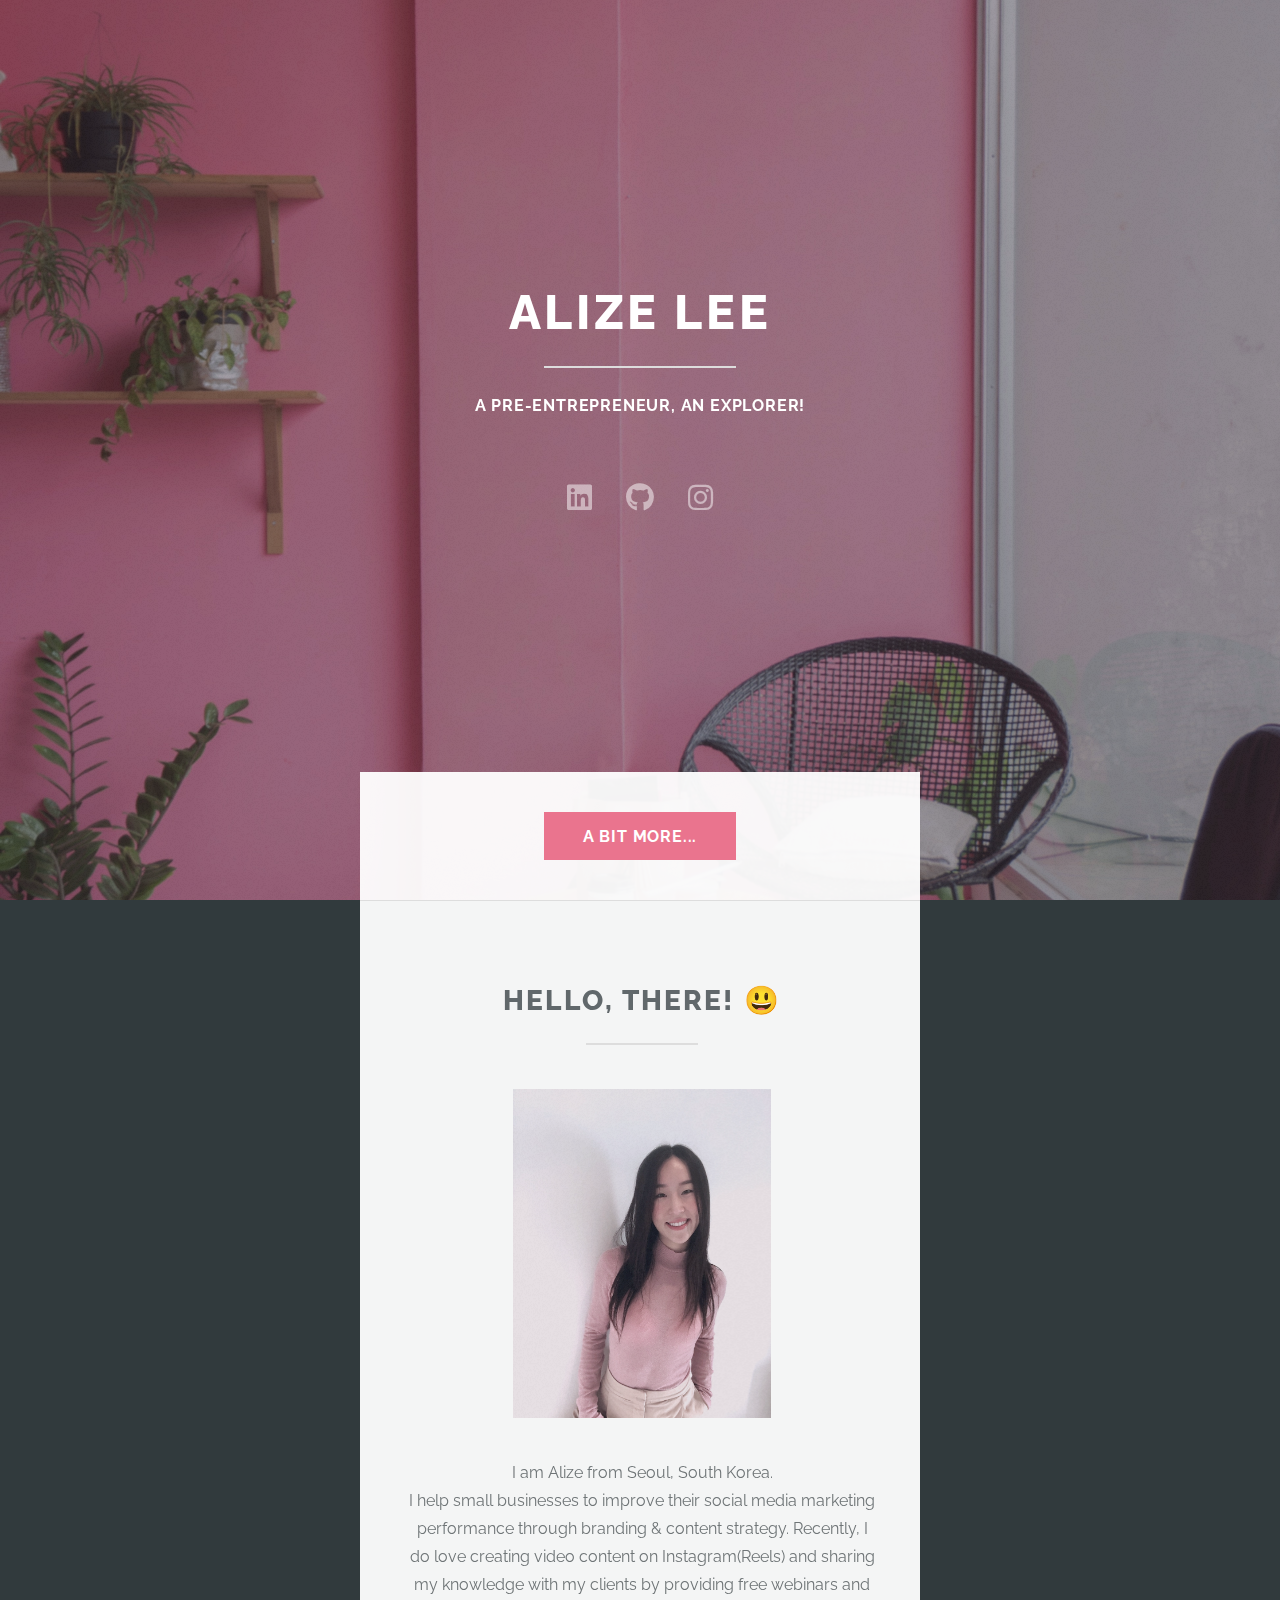
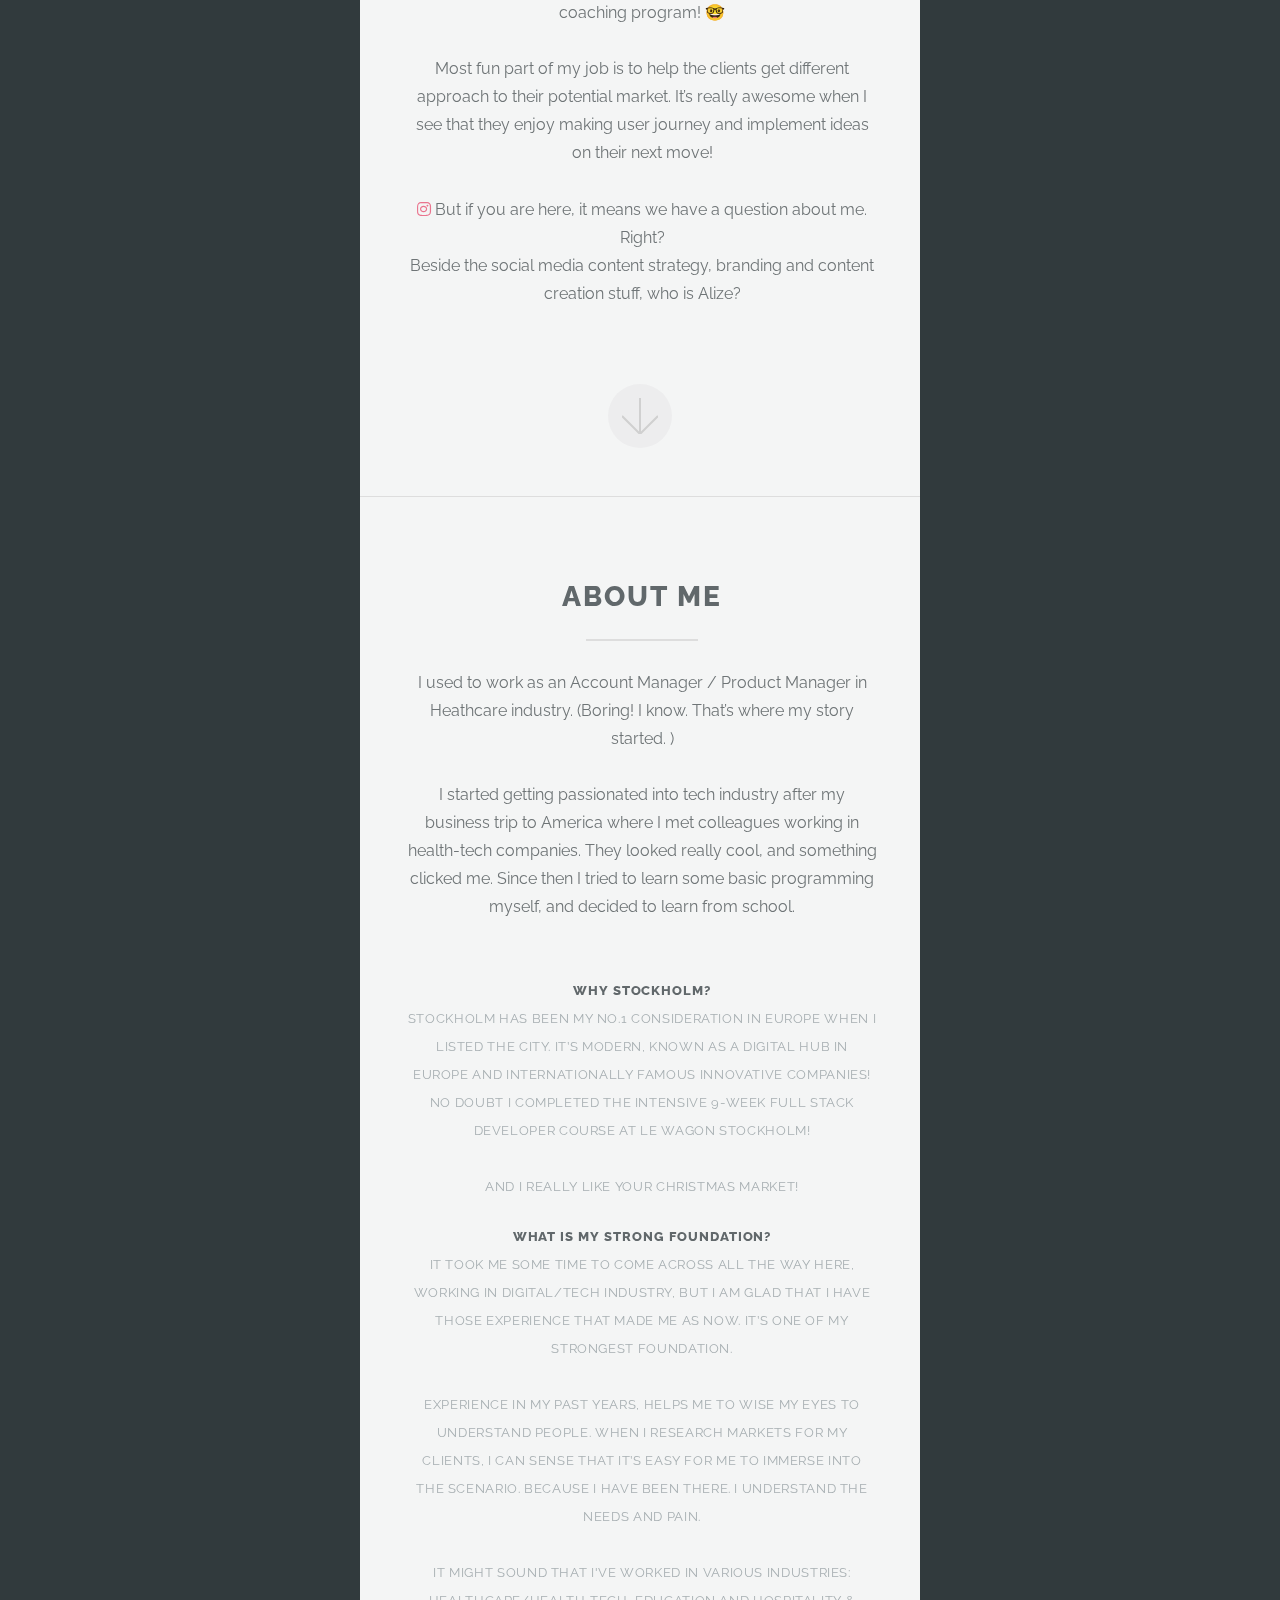
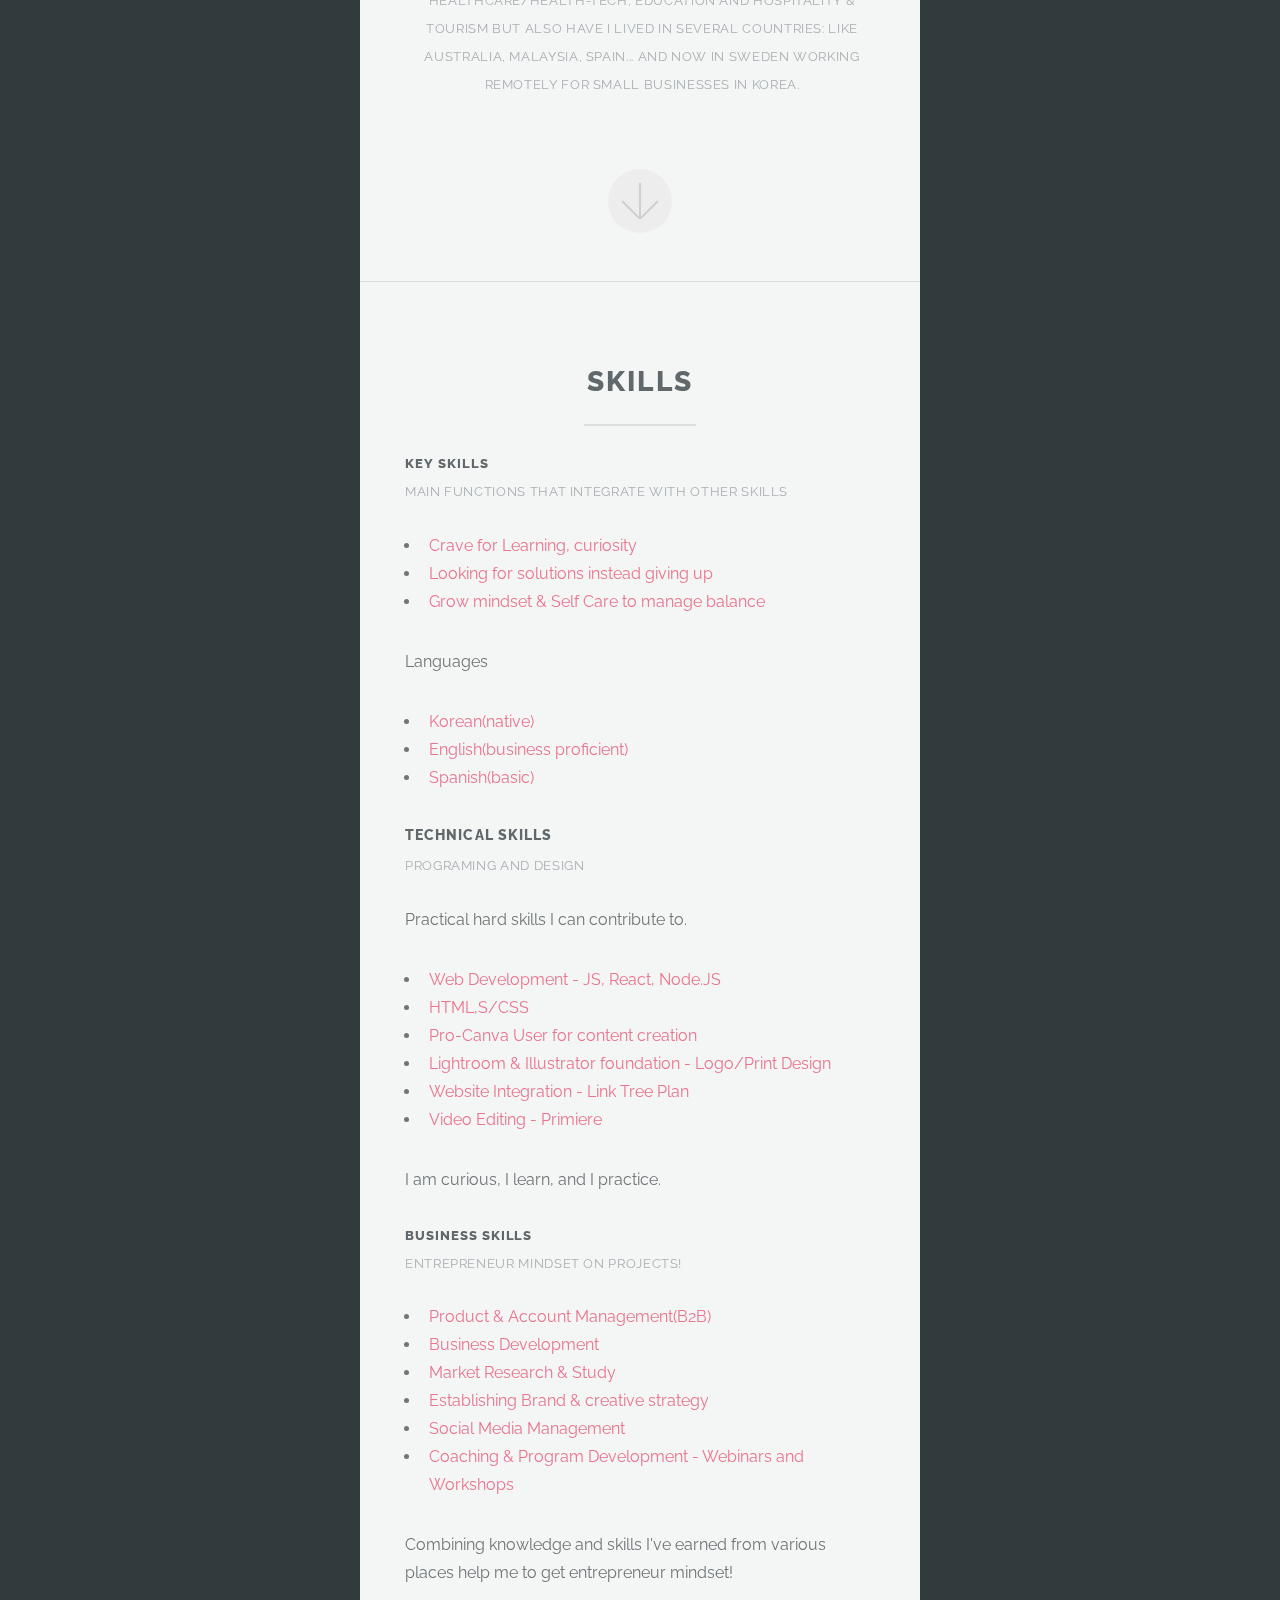
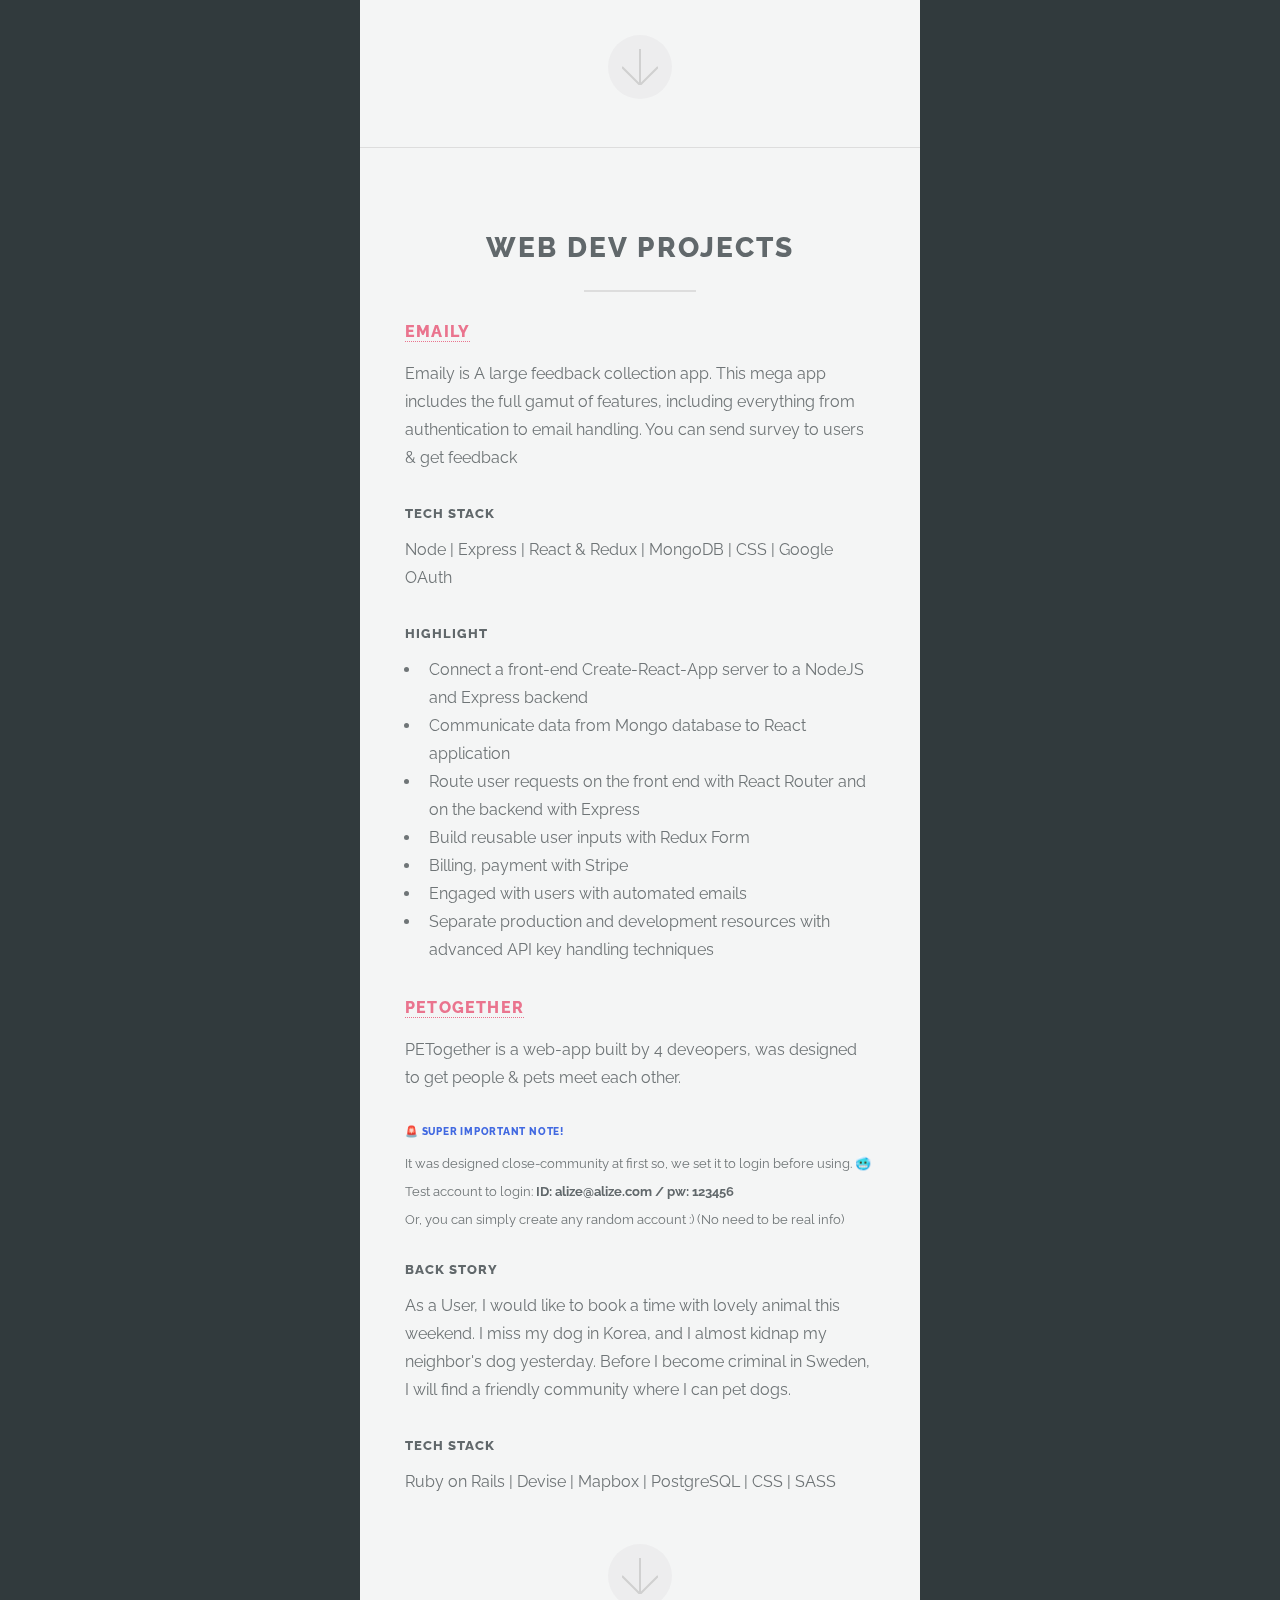
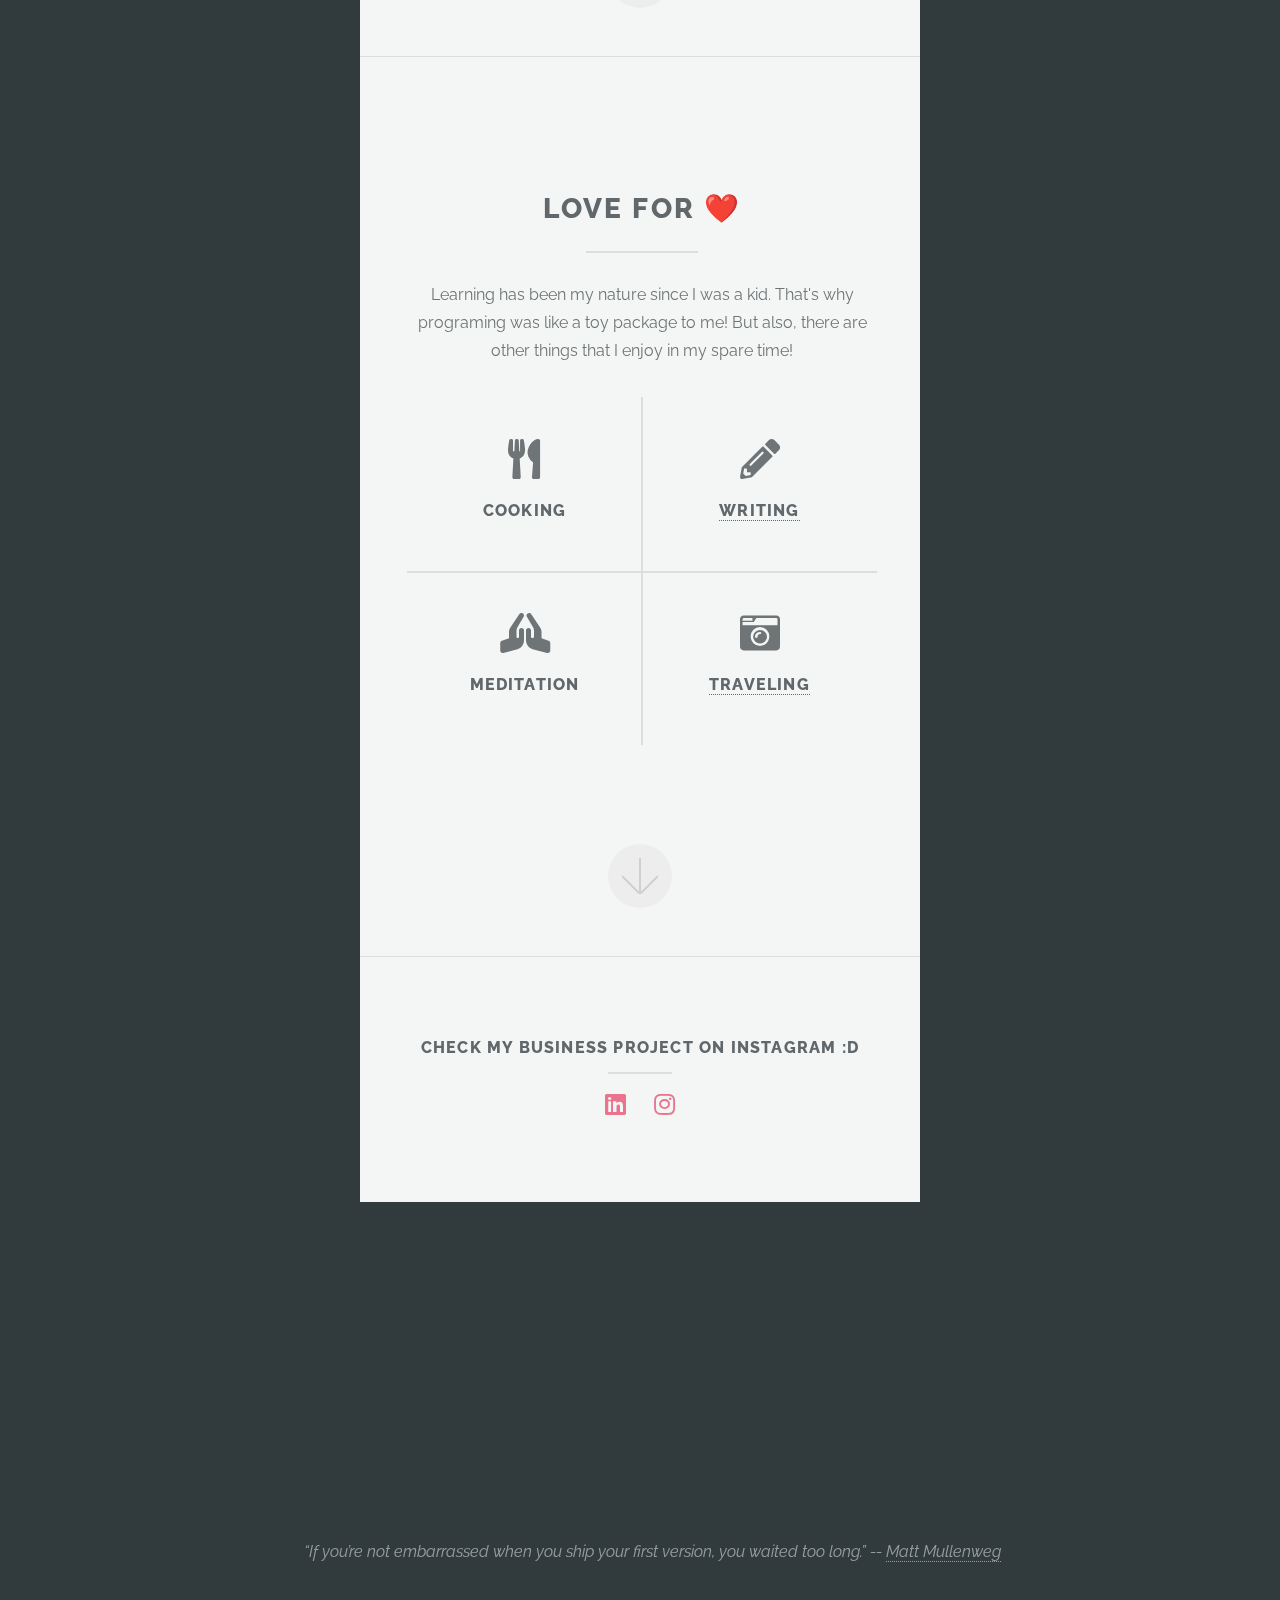
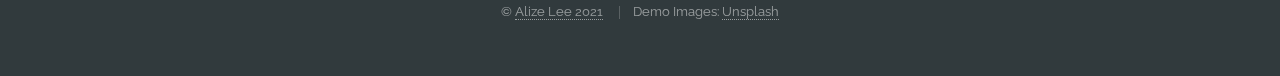
==== commit 90ea6f32: "add instagram" ====
--- a/index.html
+++ b/index.html
@@ -75,81 +75,27 @@
           <span class="image center"
             ><img src="images/profile.jpg" alt="Profile Pic Alize"
           /></span>
+
           <p>
-            I am from Seoul, South Korea. <br />And I used to work as an Account Manager / Product Manager in Heathcare industry.<br /><br />I started
-            teaching myself a technology to adopt the new trend and completed the intensive 9-Week Full Stack
-            Developer course at Le Wagon Stockholm. <br /><br />In my past years,
-            I've worked in various industries: Healthcare/Health-tech, Education
-            and hospitality & tourism but also have I lived in several
-            countries: like Australia, Malaysia, Spain... and now in Sweden working remotely for small businesses in Korea.
+            I am Alize from Seoul, South Korea. <br />
+
+            I help small businesses to improve their social media marketing performance through branding & content strategy. Recently, I do love creating video content on Instagram(Reels) and sharing my knowledge with my clients by providing free webinars and coaching program! 🤓 <br /><br />
+
+            Most fun part of my job is to help the clients get different approach to their potential market. It’s really awesome when I see that they enjoy making user journey and implement ideas on their next move! <br /><br />
+
+            <a href="https://instagram.com/alizebreezes" class="icon brands alt fa-instagram"><span class="label">Instagram</span></a>
+
+            But if you are here, it means we have a question about me. Right?<br />
+
+            Beside the social media content strategy, branding and content creation stuff, who is Alize?
             <br /><br />
           </p>
         </div>
-        <a href="#four" class="goto-next scrolly">Next</a>
-      </div>
-    </section>
-
-    <!-- Four -->
-    <section id="four" class="main">
-      <div class="container">
-        <div class="content">
-          <header class="major">
-            <h2>Evergy</h2>
-          </header>
-          <section>
-            <header>
-              <h4>Never give up</h4>
-              <p>learning, trying and continue</p>
-            </header>
-            <p>
-              Of course, tech skills are very important. But also I can bring
-              something else in the team.
-            </p>
-            <div class="col-12-medium col-12">
-              <ul>
-                <li><span class="highlight">A open-mined team player</span></li>
-                <li><span class="highlight">Craftmanship</span> never die</li>
-                <li>
-                  An improvise <span class="highlight">problem solver</span>
-                </li>
-              </ul>
-            </div>
-            <p>
-              I am learning technologies what're required and I'll keep learning
-              so that I can stay tune in what I am doing. But I strongly believe
-              that my various experience and working background have led me to
-              become a creative developer in the soon future.
-            </p>
-            <header>
-              <h5>How I can do</h5>
-              <p>self-motivated & growing mindset</p>
-            </header>
-            <p>
-              I take related online courses, reading latest articles to sense
-              the trends. I always do more than I'm required to do. I'm willing
-              to stretch my office hourse to meet deadline.
-              <br />As I always have been, I will keep learning. I never give
-              up!
-            </p>
-            <header>
-              <h5>Why I code?</h5>
-              <p>it's fun, inspiring & awsome</p>
-            </header>
-            <p>
-              It's <span class="highlight">fun</span> coding! And there is no
-              way to get bordom in this work. And it makes me stay motivated.
-              <span class="highlight">I want to become a code poet! </span>
-              As <a href="https://g.co/kgs/VH3JRX">Matt Mullenweg</a>
-              said once...
-            </p>
-          </section>
-        </div>
         <a href="#three" class="goto-next scrolly">Next</a>
       </div>
     </section>
 
-
-    <!-- Three -->
+        <!-- Three -->
     <section id="three" class="main special">
       <div class="container">
         <span class="image fit primary"
@@ -158,37 +104,140 @@
         <div class="content">
           <header class="major">
             <h2>
-              After All,<br />
-              I'm a developer!
+              About Me
             </h2>
           </header>
-
-            It's been many different places. I had been wondering, looking for something I
-            didn't know what. The journey to find something felt forever.<br /><br />The pandemic, ironycally, gave me the
-            life-changing turning point. I took an action to learn programming
-            while I had a break and... <br /><br />
-            <span class="highlight"
-              >I’ve found myself who I only had dreamt about.</span
-            >
-            I love what I am doing now and it’s awesome to feel certainty in the
-            very present moment. <br /><br />My past years of wondering,
-            suddenly makes a lot of sense. <br />I have been not looking for a
-            place to stay, I had been looking for
-            <span class="highlight"
-              >something... I love to do no matter where I am.</span
-            >
+          <p>
+          I used to work as an Account Manager / Product Manager in Heathcare industry. (Boring! I know. That’s where my story started. )<br /><br />
+
+          I started getting passionated into tech industry after my business trip to America where I met colleagues working in health-tech companies. They looked really cool, and something clicked me. Since then I tried to learn some basic programming myself, and decided to learn from school.</br /><br />
           </p>
+
+          <header>
+            <h5>Why Stockholm?</h5>
+            <p>
+              Stockholm has been my No.1 consideration in Europe when I listed the city. It’s modern, known as a digital hub in Europe and internationally famous innovative companies! No doubt I completed the intensive 9-Week Full Stack Developer course at Le Wagon Stockholm! <br /><br />
+
+              And I really like your Christmas market!
+            </p>
+          </header>
+
+          <header>
+            <h5>What Is My Strong Foundation?</h5>
+            <p>
+              It took me some time to come across all the way here, working in digital/tech industry, but I am glad that I have those experience that made me as now. It’s one of my strongest foundation.<br /><br />
+
+              Experience in my past years, helps me to wise my eyes to understand people. When I research markets for my clients, I can sense that it’s easy for me to immerse into the scenario. Because I have been there. I understand the needs and pain.<br /><br />
+
+              It might sound that I've worked in various industries: Healthcare/Health-tech, Education and hospitality & tourism but also have I lived in several countries: like Australia, Malaysia, Spain... and now in Sweden working remotely for small businesses in Korea. <br /><br />
+            </p>
+          </header>
+
+        </div>
+        <a href="#four" class="goto-next scrolly">Next</a>
+      </div>
+    </section>
+
+
+    <!-- Four -->
+    <section id="four" class="main">
+      <div class="container">
+        <div class="content">
+          <header class="major">
+            <h2>SKILLS</h2>
+          </header>
+          <section>
+             <header>
+              <h5>Key Skills</h5>
+              <p>Main functions that integrate with other skills</p>
+            </header>
+            <div class="col-12-medium col-12">
+               <ul>
+                <li><span class="highlight">Crave for Learning, curiosity</span></li>
+                <li><span class="highlight">Looking for solutions instead giving up</span></li>
+                <li>
+                  <span class="highlight">Grow mindset & Self Care to manage balance</span>
+                </li>
+              </ul>
+              <p>Languages</p>
+              <ul>
+                <li><span class="highlight">Korean(native)</span></li>
+                <li><span class="highlight">English(business proficient)</span></li>
+                <li>
+                  <span class="highlight">Spanish(basic)</span>
+                </li>
+              </ul>
+            </div>
+
+            <header>
+              <h4>Technical Skills</h4>
+              <p>Programing and Design</p>
+            </header>
+            <p>
+              Practical hard skills I can contribute to.
+            </p>
+            <div class="col-12-medium col-12">
+              <ul>
+                <li><span class="highlight">Web Development - JS, React, Node.JS</span></li>
+                <li><span class="highlight">HTML,S/CSS</span></li>
+                <li>
+                  <span class="highlight">Pro-Canva User for content creation</span>
+                </li>
+                <li>
+                  <span class="highlight">Lightroom & Illustrator foundation - Logo/Print Design</span>
+                </li>
+                <li>
+                  <span class="highlight">Website Integration - Link Tree Plan</span>
+                </li>
+                <li>
+                  <span class="highlight">Video Editing - Primiere</span>
+                </li>
+              </ul>
+            </div>
+
+            <p>
+              I am curious, I learn, and I practice.
+            </p>
+            <header>
+              <h5>Business Skills</h5>
+              <p>Entrepreneur Mindset on Projects!</p>
+            </header>
+            <div class="col-12-medium col-12">
+              <ul>
+                <li><span class="highlight">Product & Account Management(B2B)</span></li>
+                <li><span class="highlight">Business Development</span></li>
+                <li>
+                  <span class="highlight">Market Research & Study</span>
+                </li>
+                <li>
+                  <span class="highlight">Establishing Brand & creative strategy</span>
+                </li>
+                <li>
+                  <span class="highlight">Social Media Management</span>
+                </li>
+                <li>
+                  <span class="highlight">Coaching & Program Development - Webinars and Workshops</span>
+                </li>
+              </ul>
+            </div>
+
+            <p>
+              Combining knowledge and skills I've earned from various places help me to get entrepreneur mindset!
+            </p>
+
+          </section>
         </div>
         <a href="#project" class="goto-next scrolly">Next</a>
       </div>
     </section>
+
 
     <!-- projects -->
     <section id="project" class="main">
       <div class="container">
         <div class="content">
           <header class="major">
-            <h2>Projects</h2>
+            <h2>Web Dev Projects</h2>
           </header>
           <section>
             <header>
@@ -240,21 +289,19 @@
       </div>
     </section>
 
-
-    <!-- Two -->
-    <section id="two" class="main special">
+<!-- Love -->
+    <section id="love" class="main special">
       <div class="container">
         <span class="image fit primary"
           ><img src="images/pic02.jpg" alt=""
         /></span>
         <div class="content">
           <header class="major">
-            <h2>Stuff I do</h2>
+            <h2>Love For ❤️</h2>
           </header>
           <p>
-            Learning has been my nature since I was a kid. Programing is like a
-            toy package to me! But also, there are other things that I enjoy in
-            my spare time!
+            Learning has been my nature since I was a kid. That's why programing was like a
+            toy package to me! But also, there are other things that I enjoy in my spare time!
           </p>
           <ul class="icons-grid">
             <li>
@@ -284,7 +331,7 @@
     <section id="footer">
       <div class="container">
         <header class="major">
-          <h3>alize.chl@gmail.com</h3>
+          <h3>Check My Business Project on Instagram :D</h3>
         </header>
         <ul class="icons">
           <li>
@@ -294,13 +341,7 @@
               ><span class="label">Linkedin</span></a
             >
           </li>
-          <li>
-            <a
-              href="https://github.com/alizebreezes"
-              class="icon brands alt fa-github"
-              ><span class="label">Github</span></a
-            >
-          </li>
+
           <li>
             <a
               href="https://instagram.com/alizebreezes"
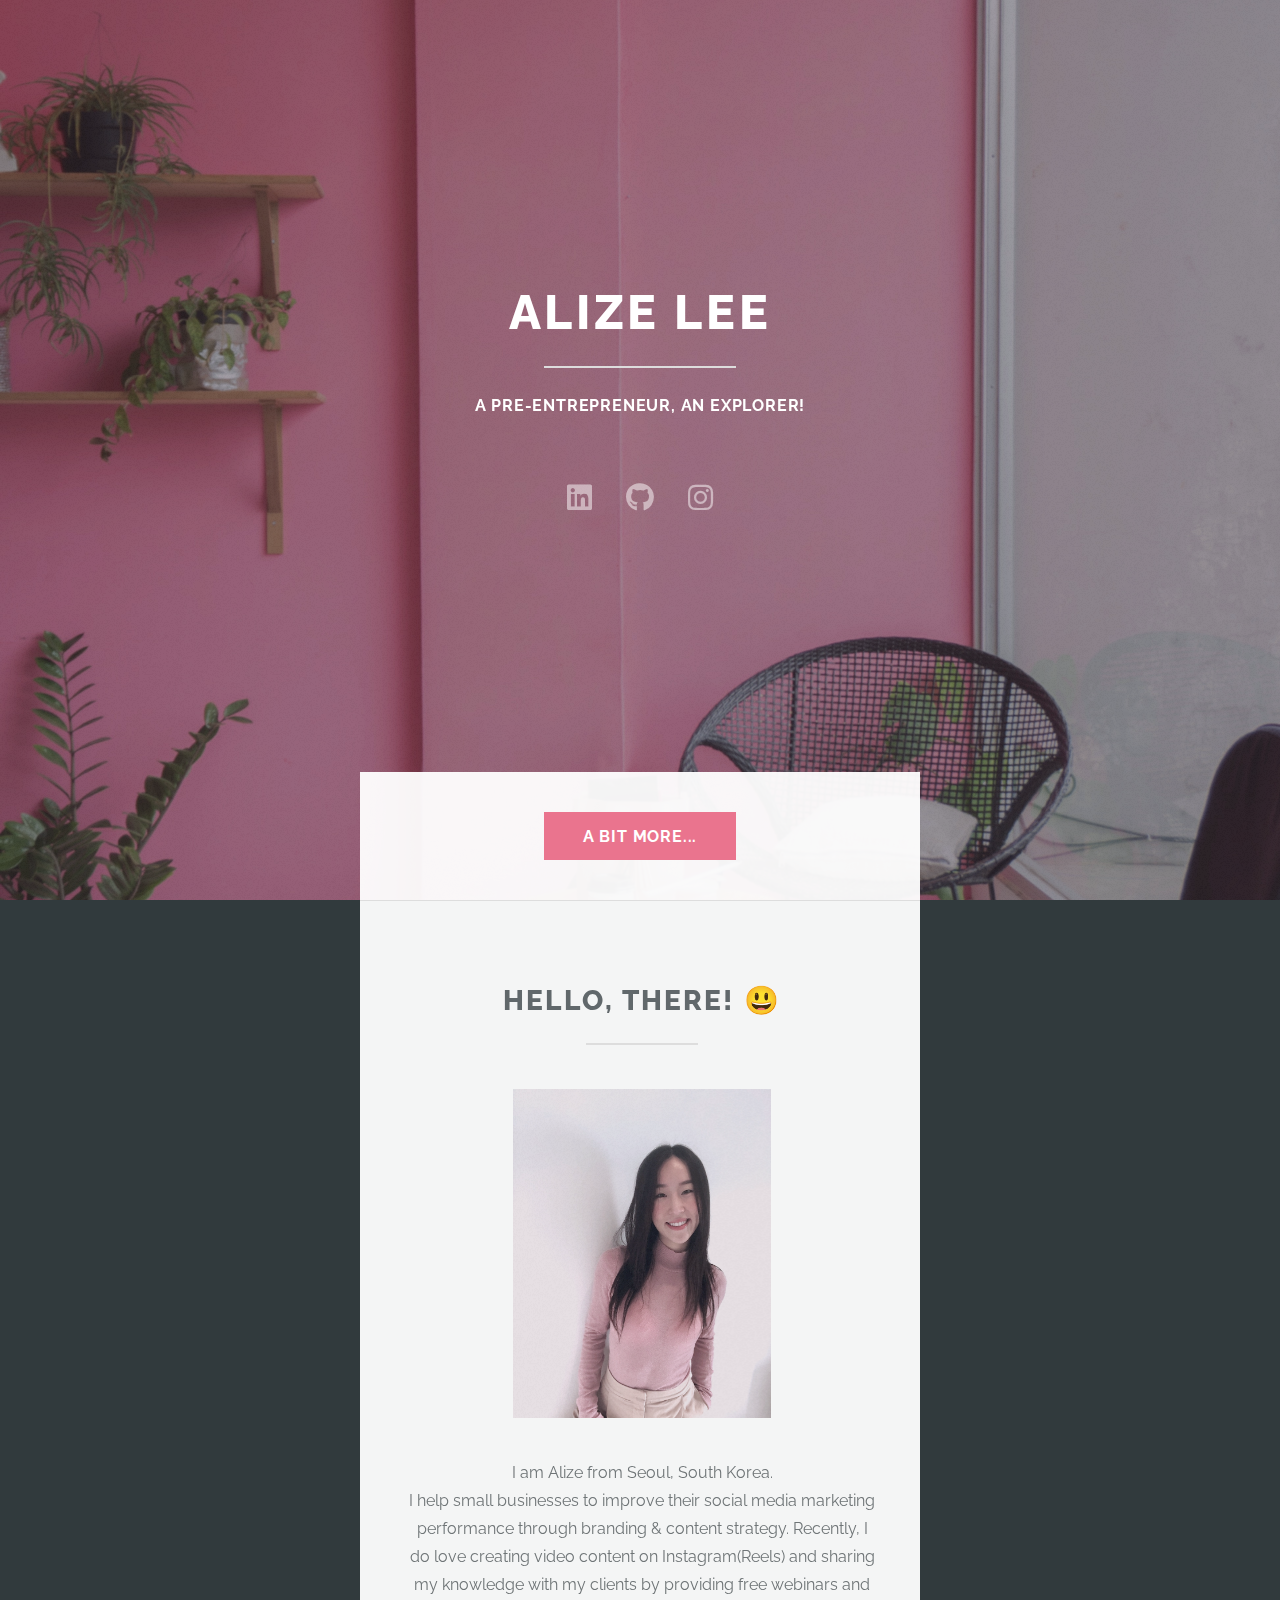
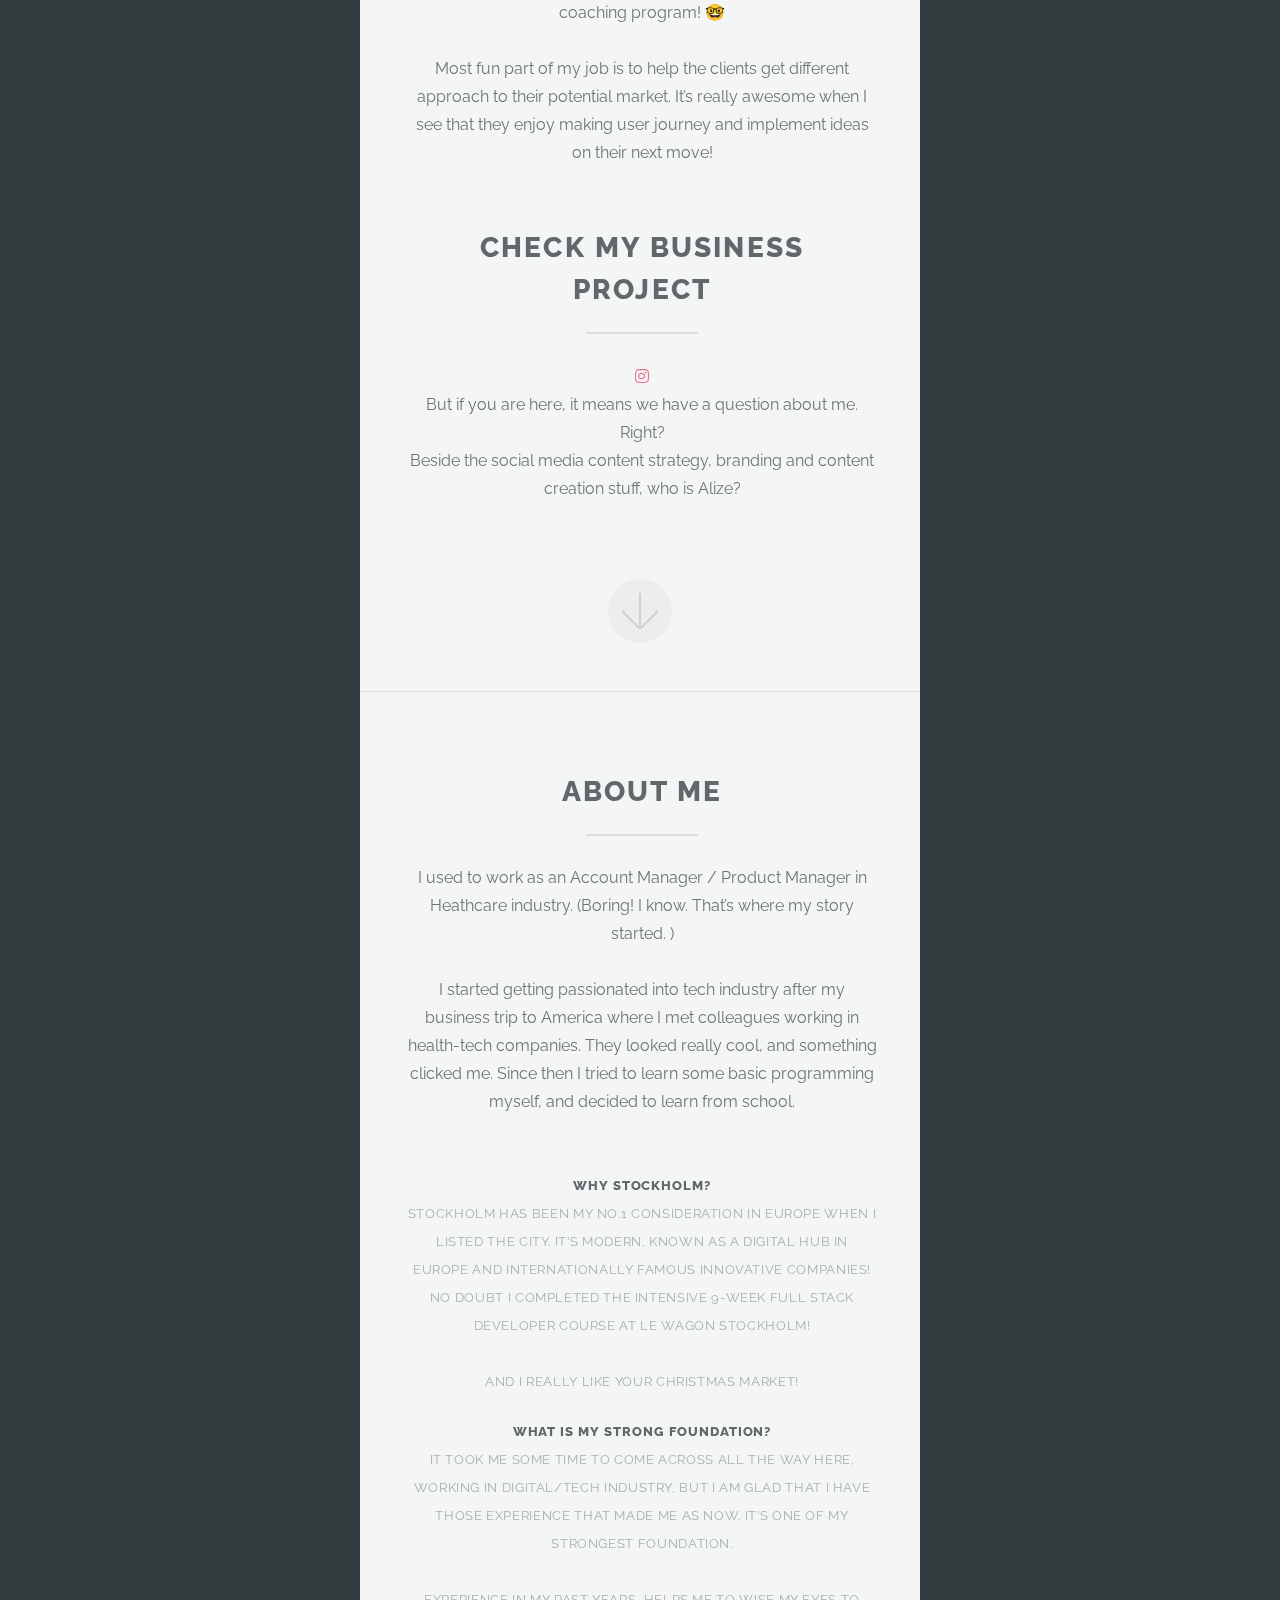
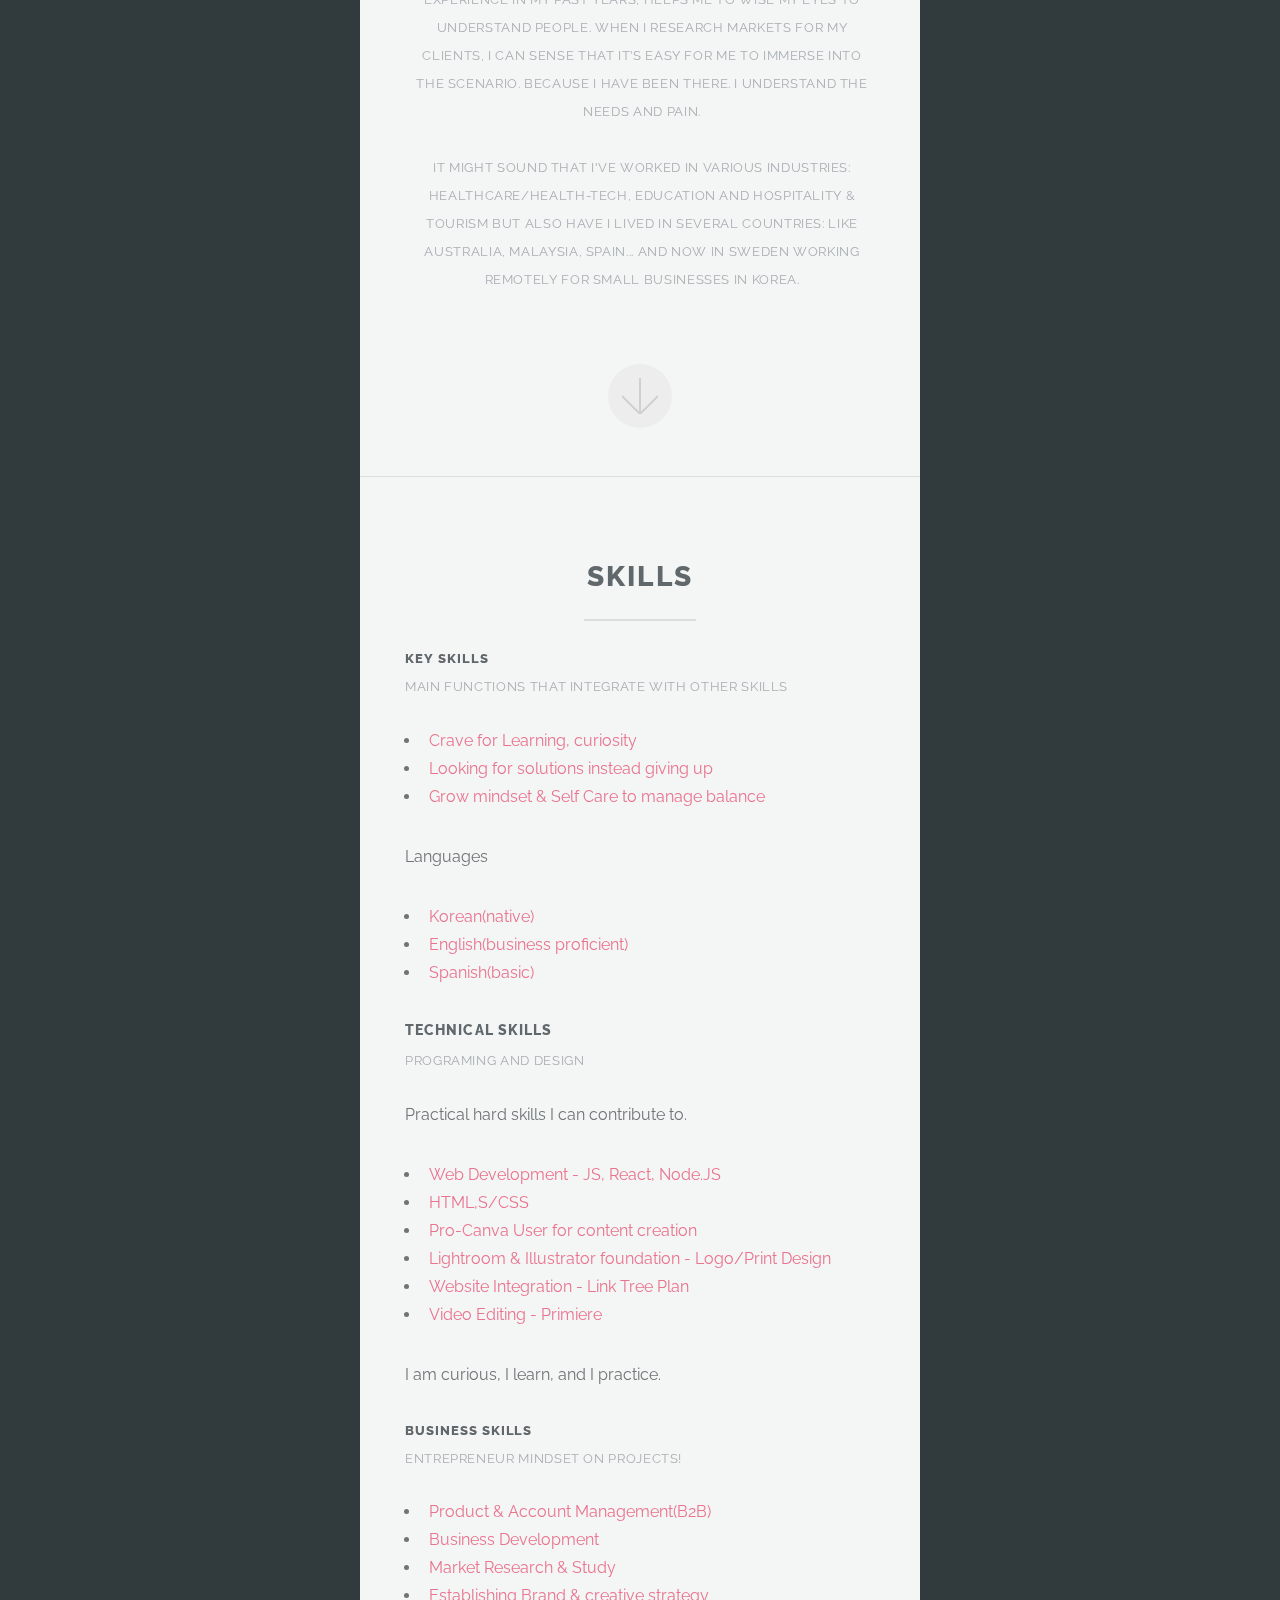
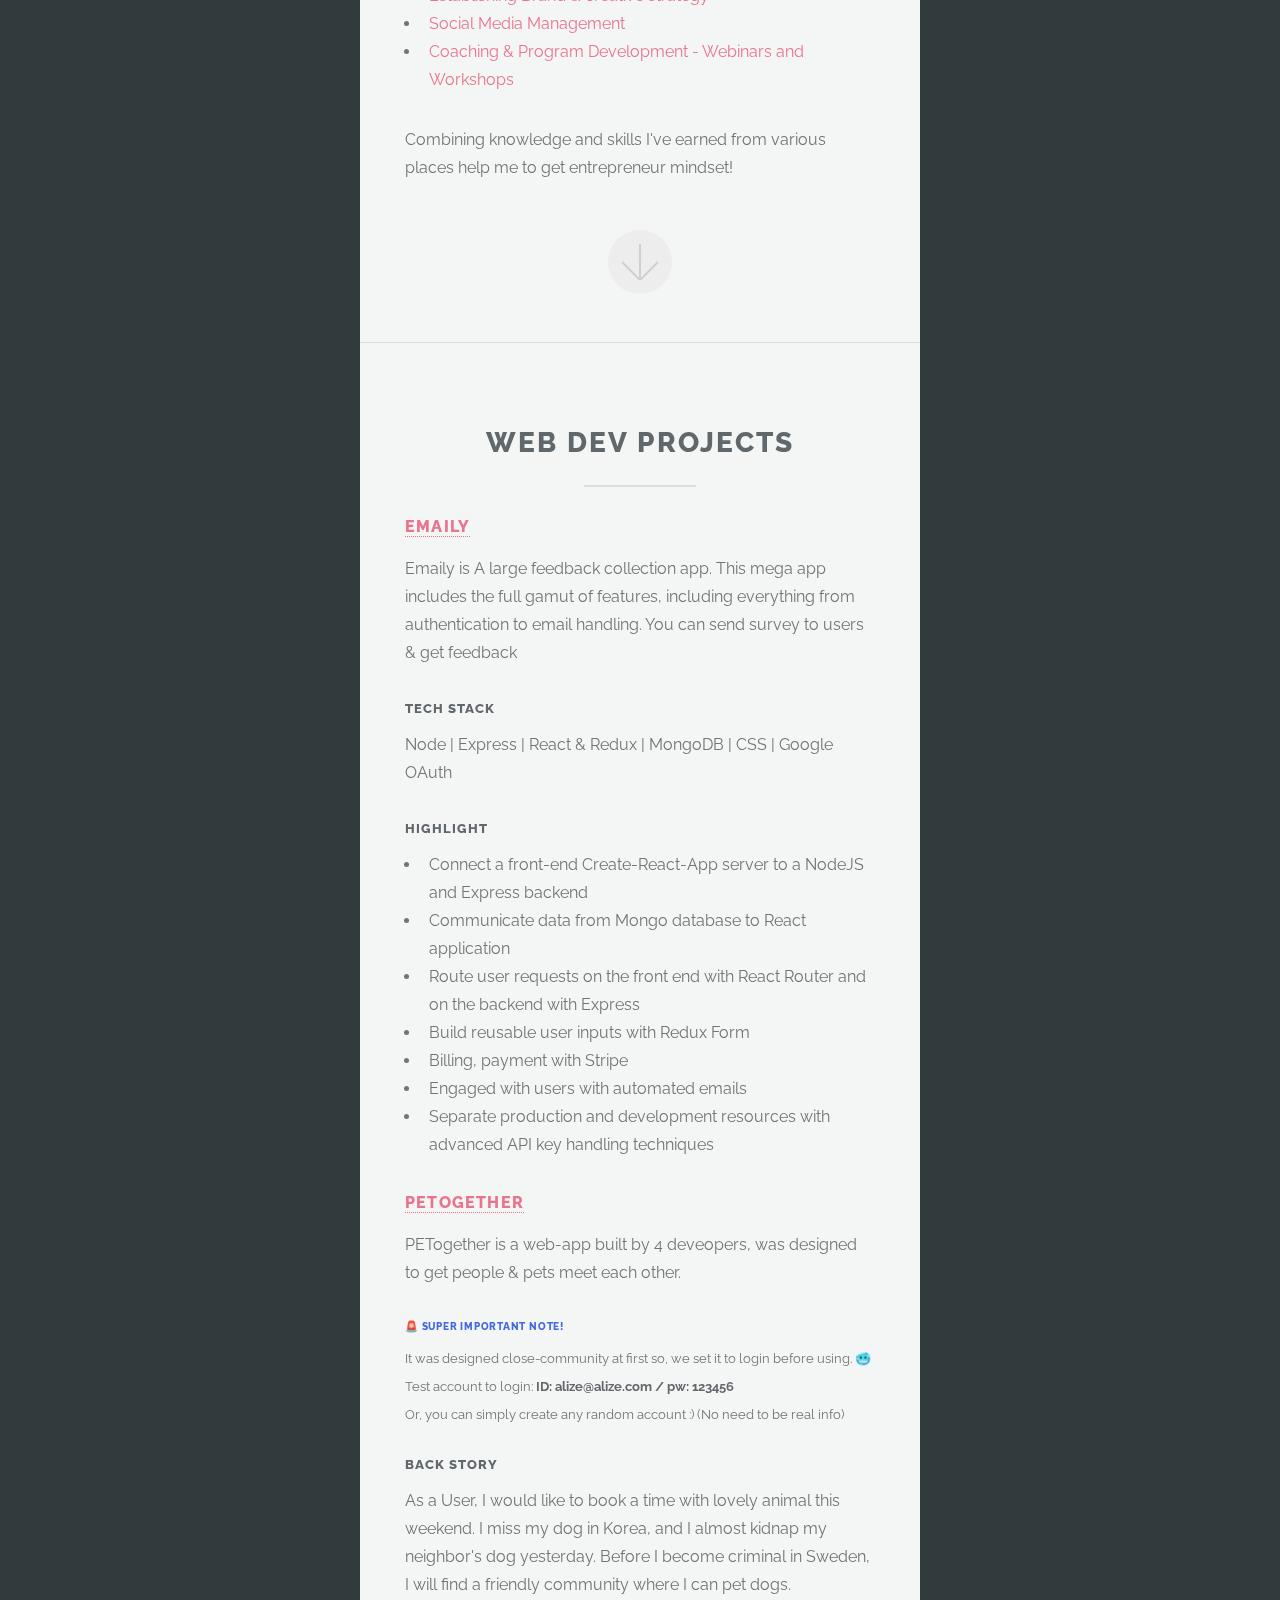
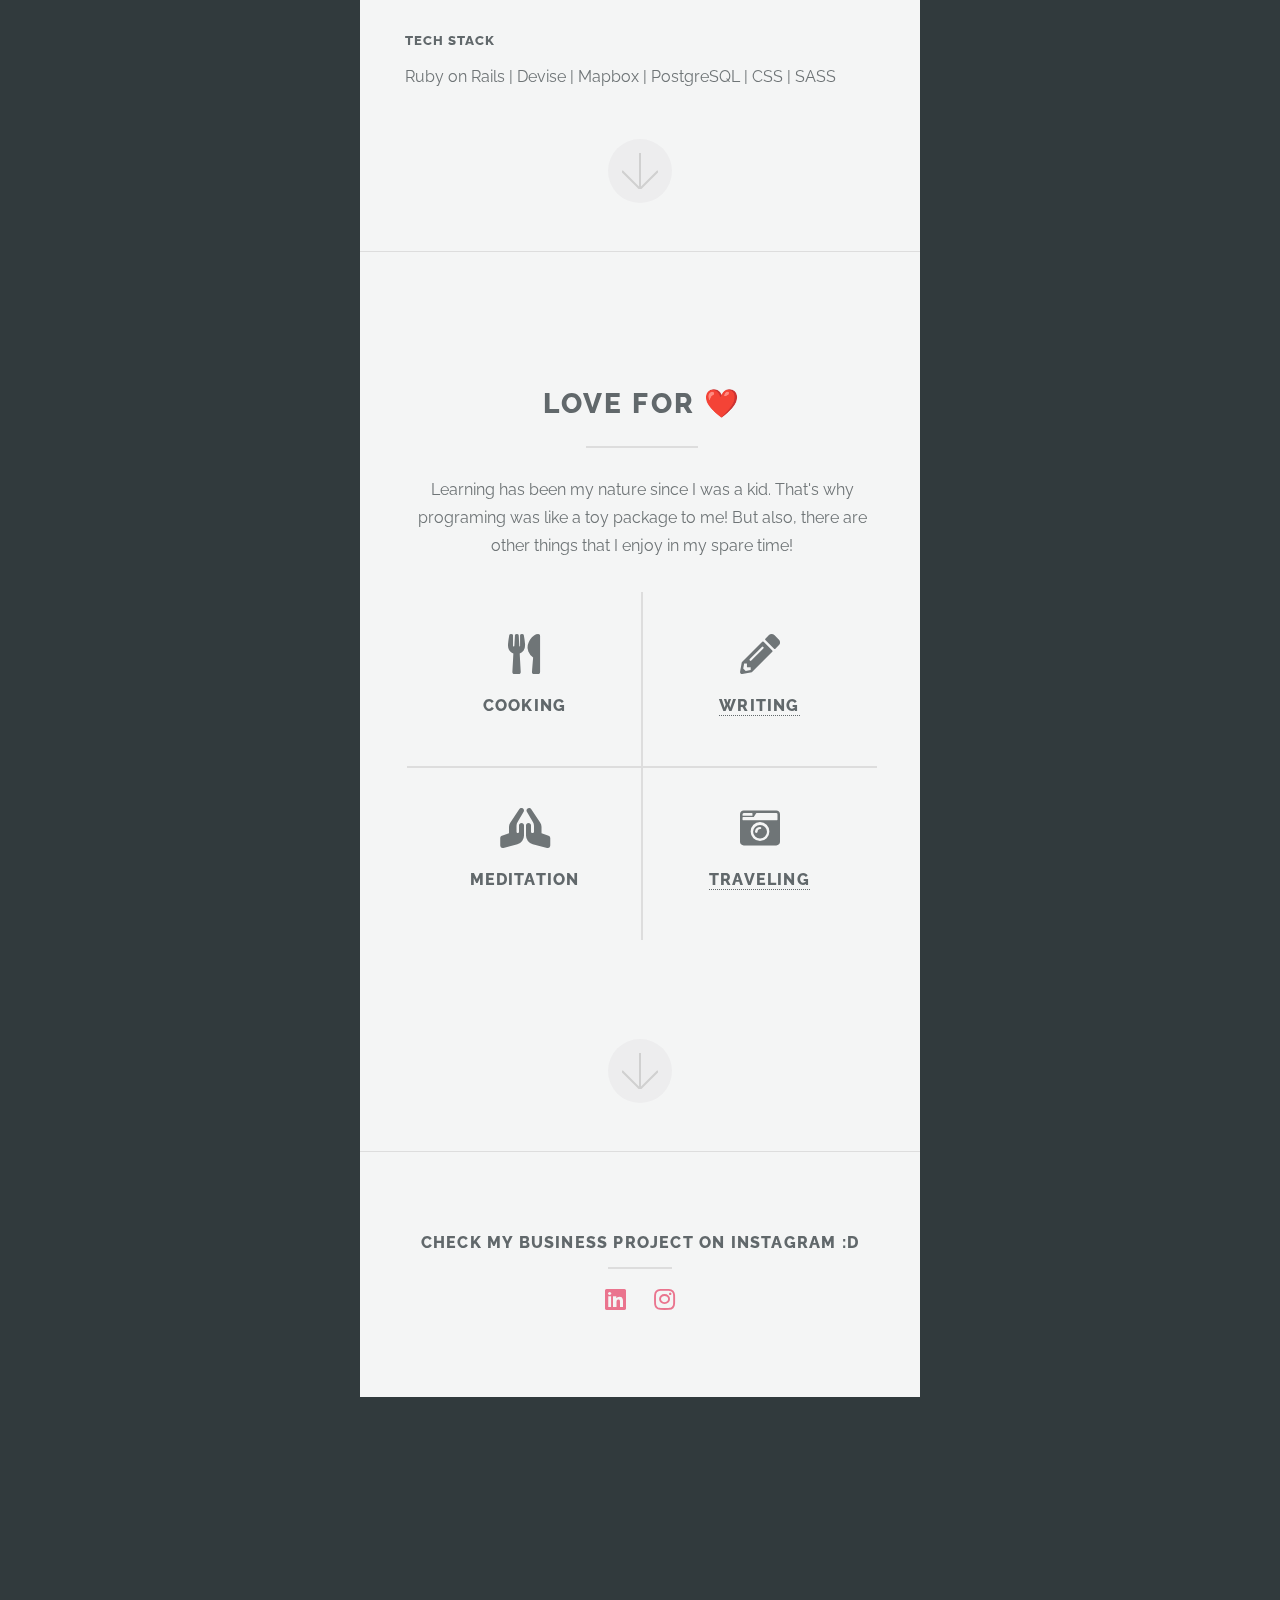
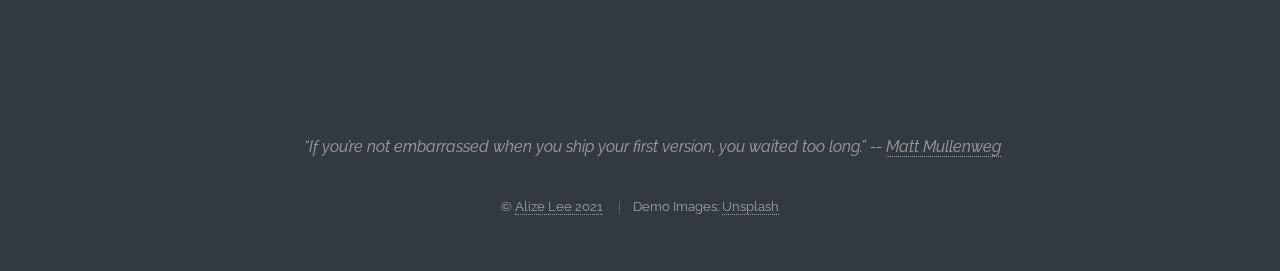
==== commit 15d4e660: "fix err" ====
--- a/index.html
+++ b/index.html
@@ -83,7 +83,12 @@
 
             Most fun part of my job is to help the clients get different approach to their potential market. It’s really awesome when I see that they enjoy making user journey and implement ideas on their next move! <br /><br />
 
+            <header class="major">
+            <h2>
+              Check My Business Project
+            </h2>
             <a href="https://instagram.com/alizebreezes" class="icon brands alt fa-instagram"><span class="label">Instagram</span></a>
+          </header>
 
             But if you are here, it means we have a question about me. Right?<br />
 
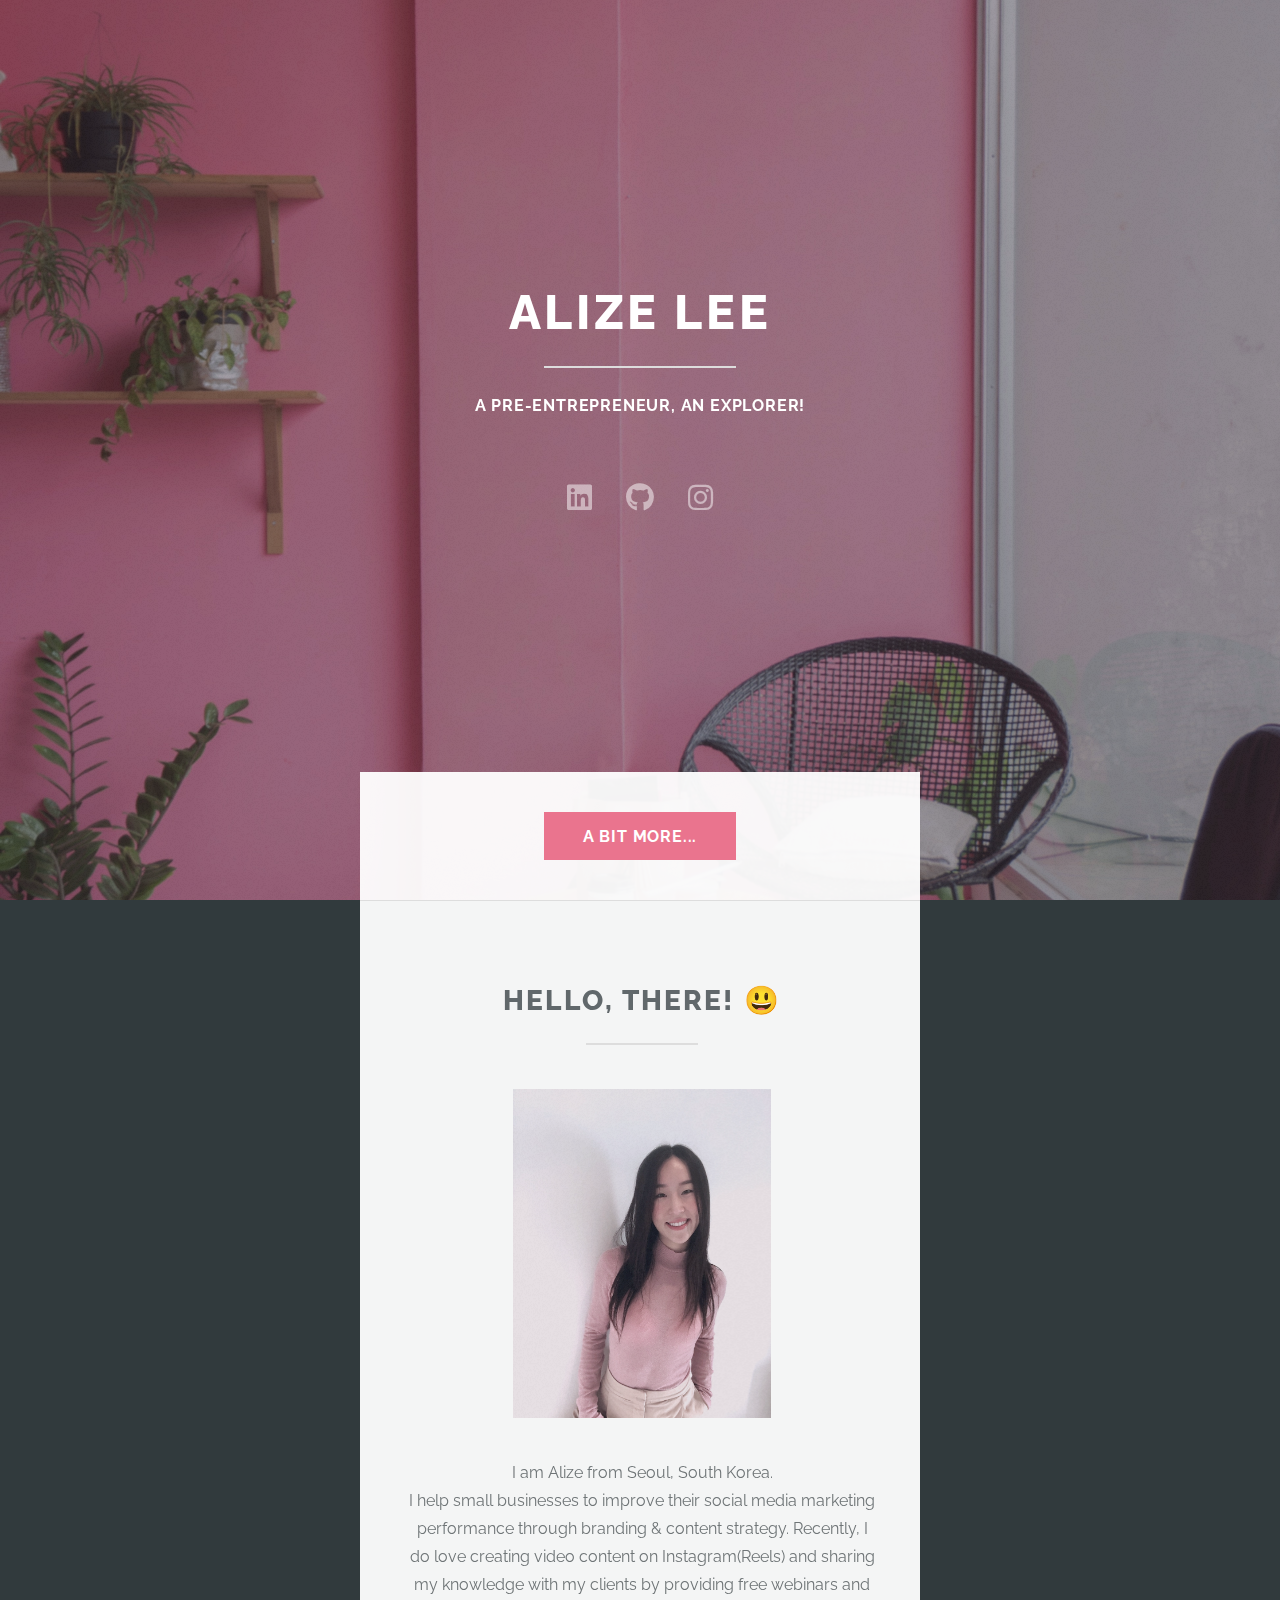
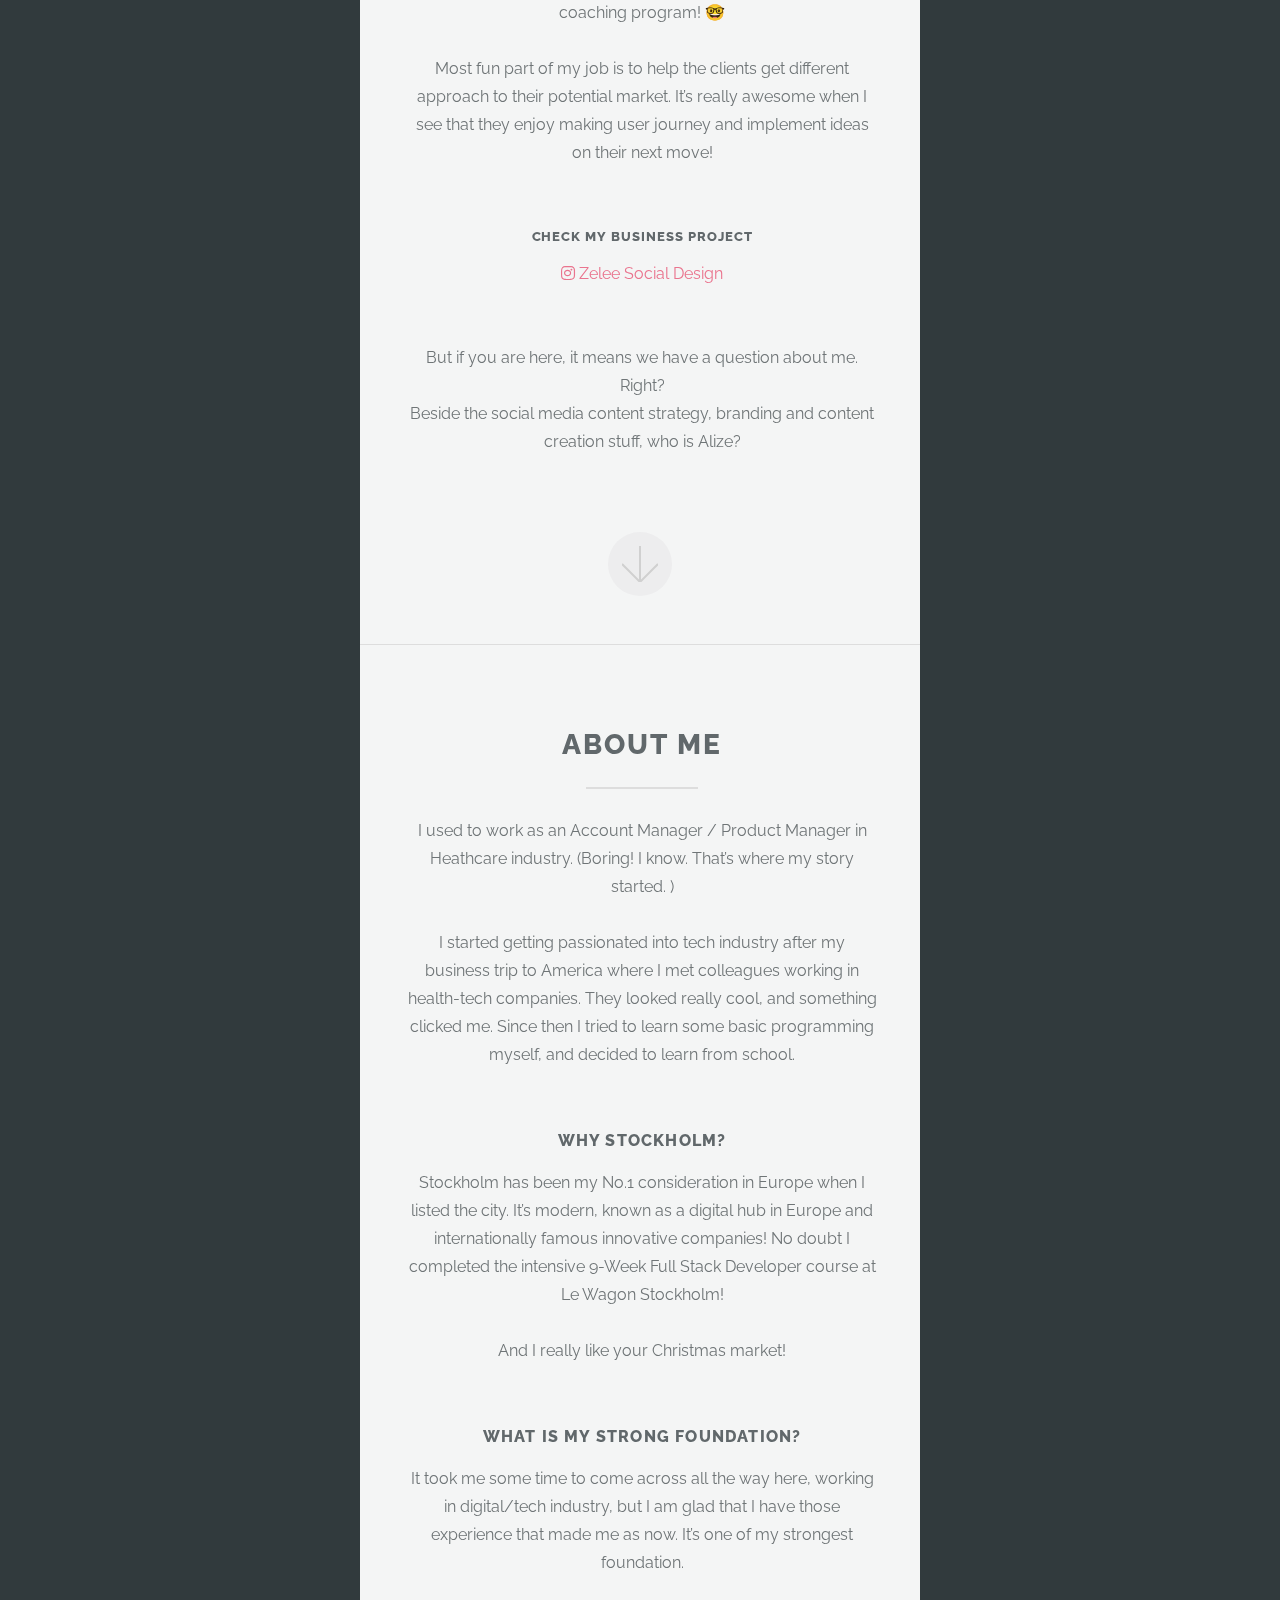
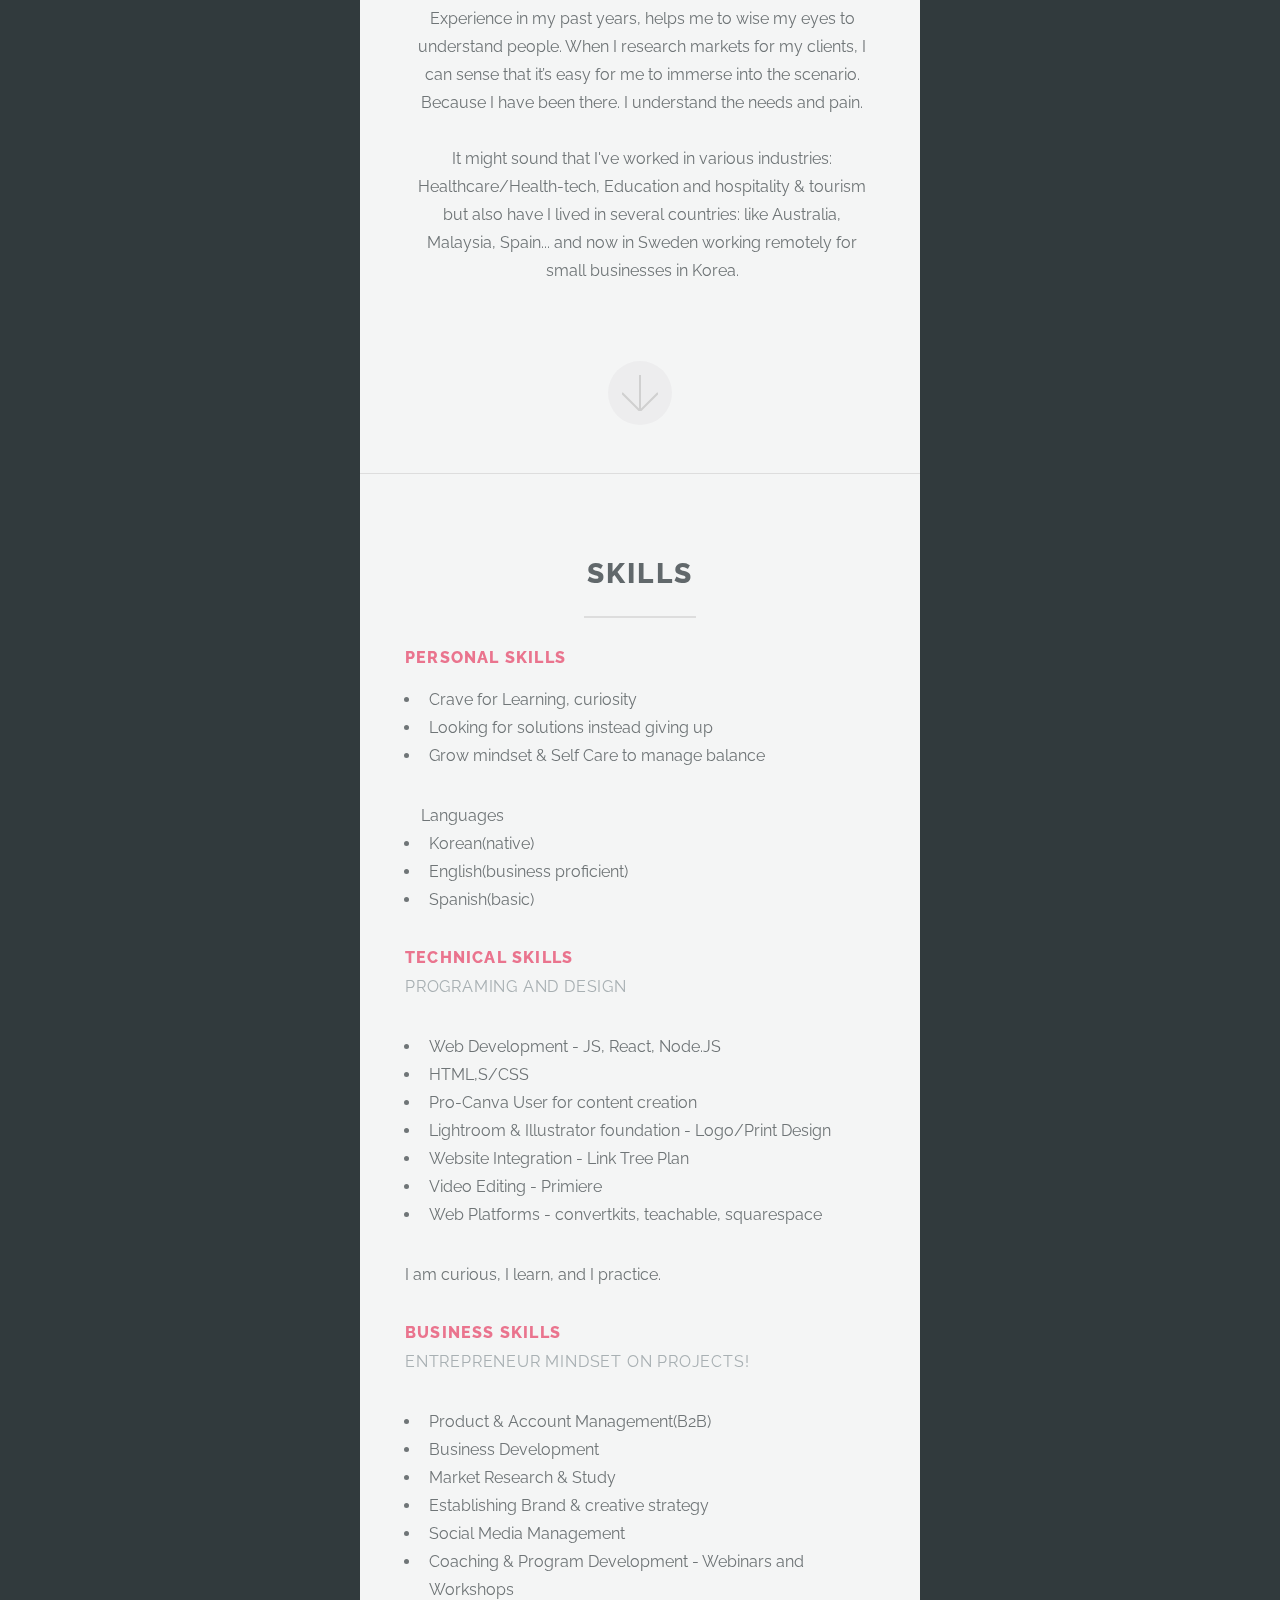
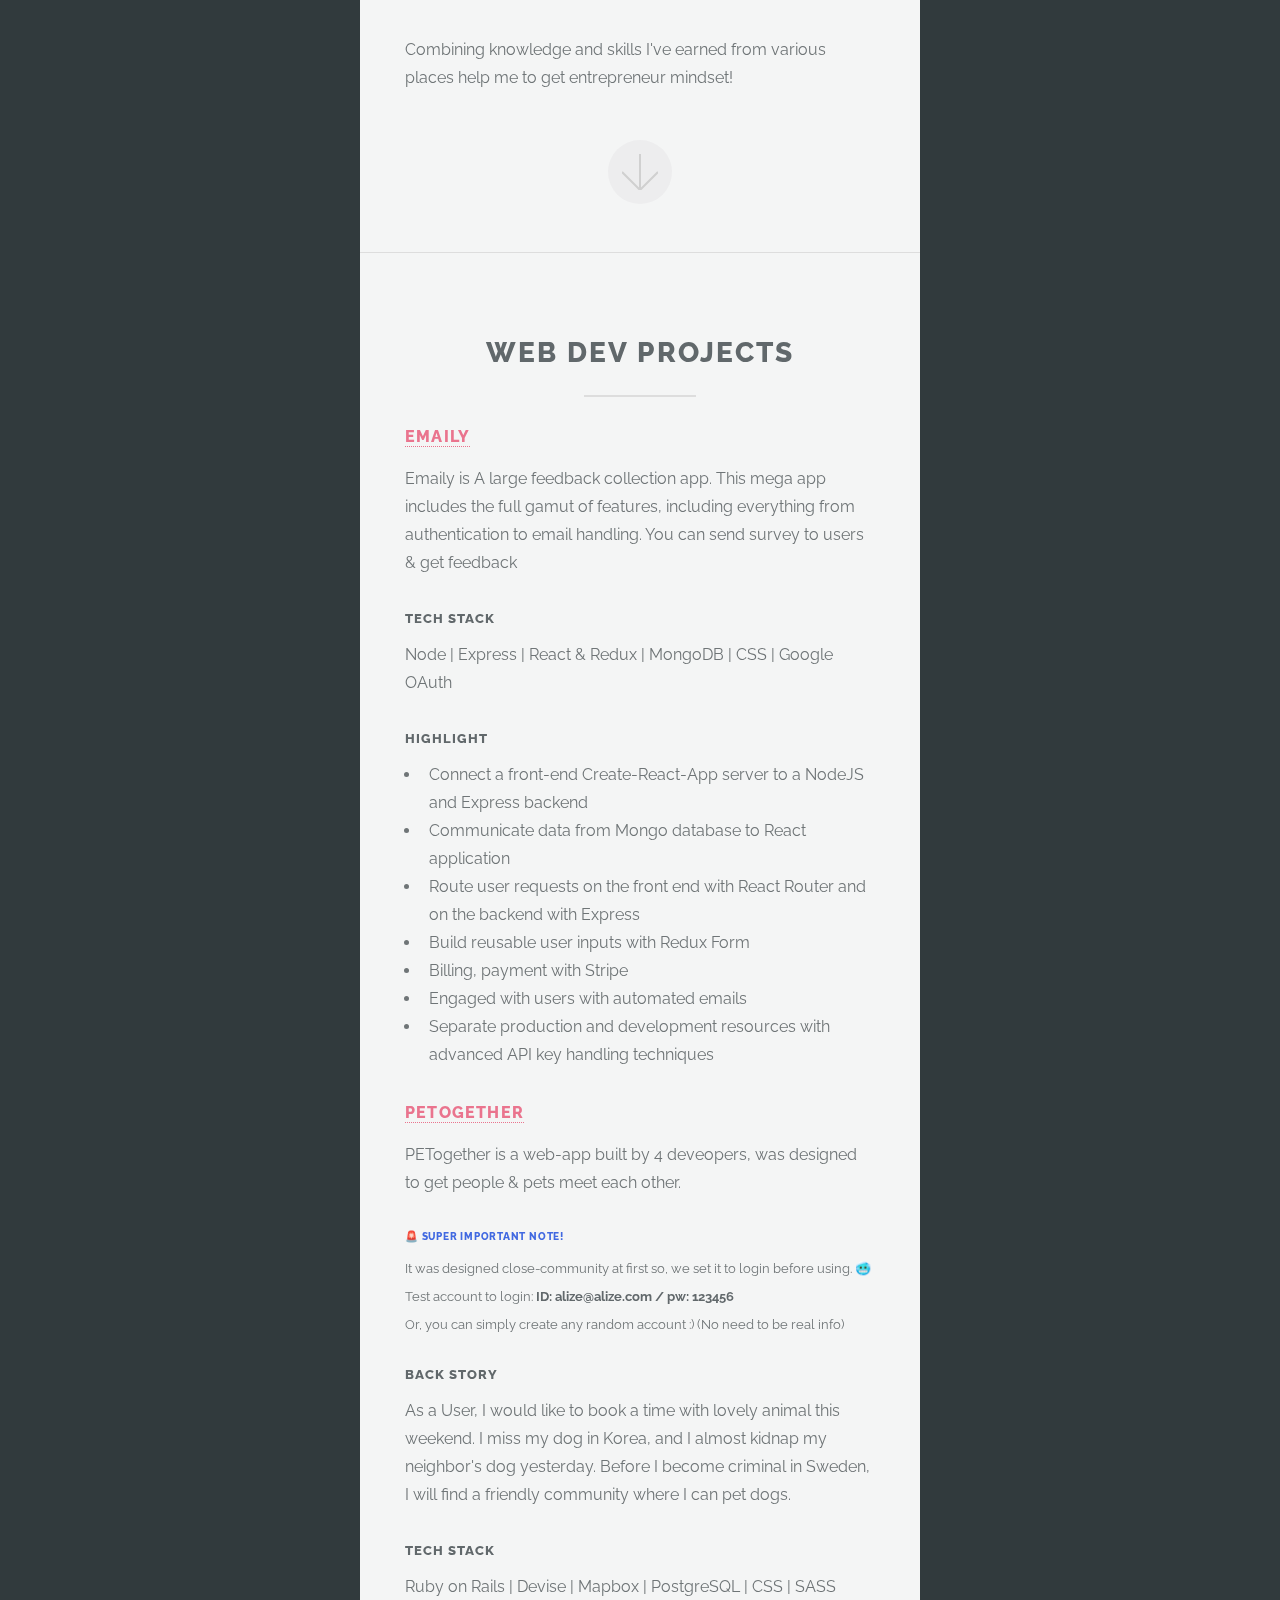
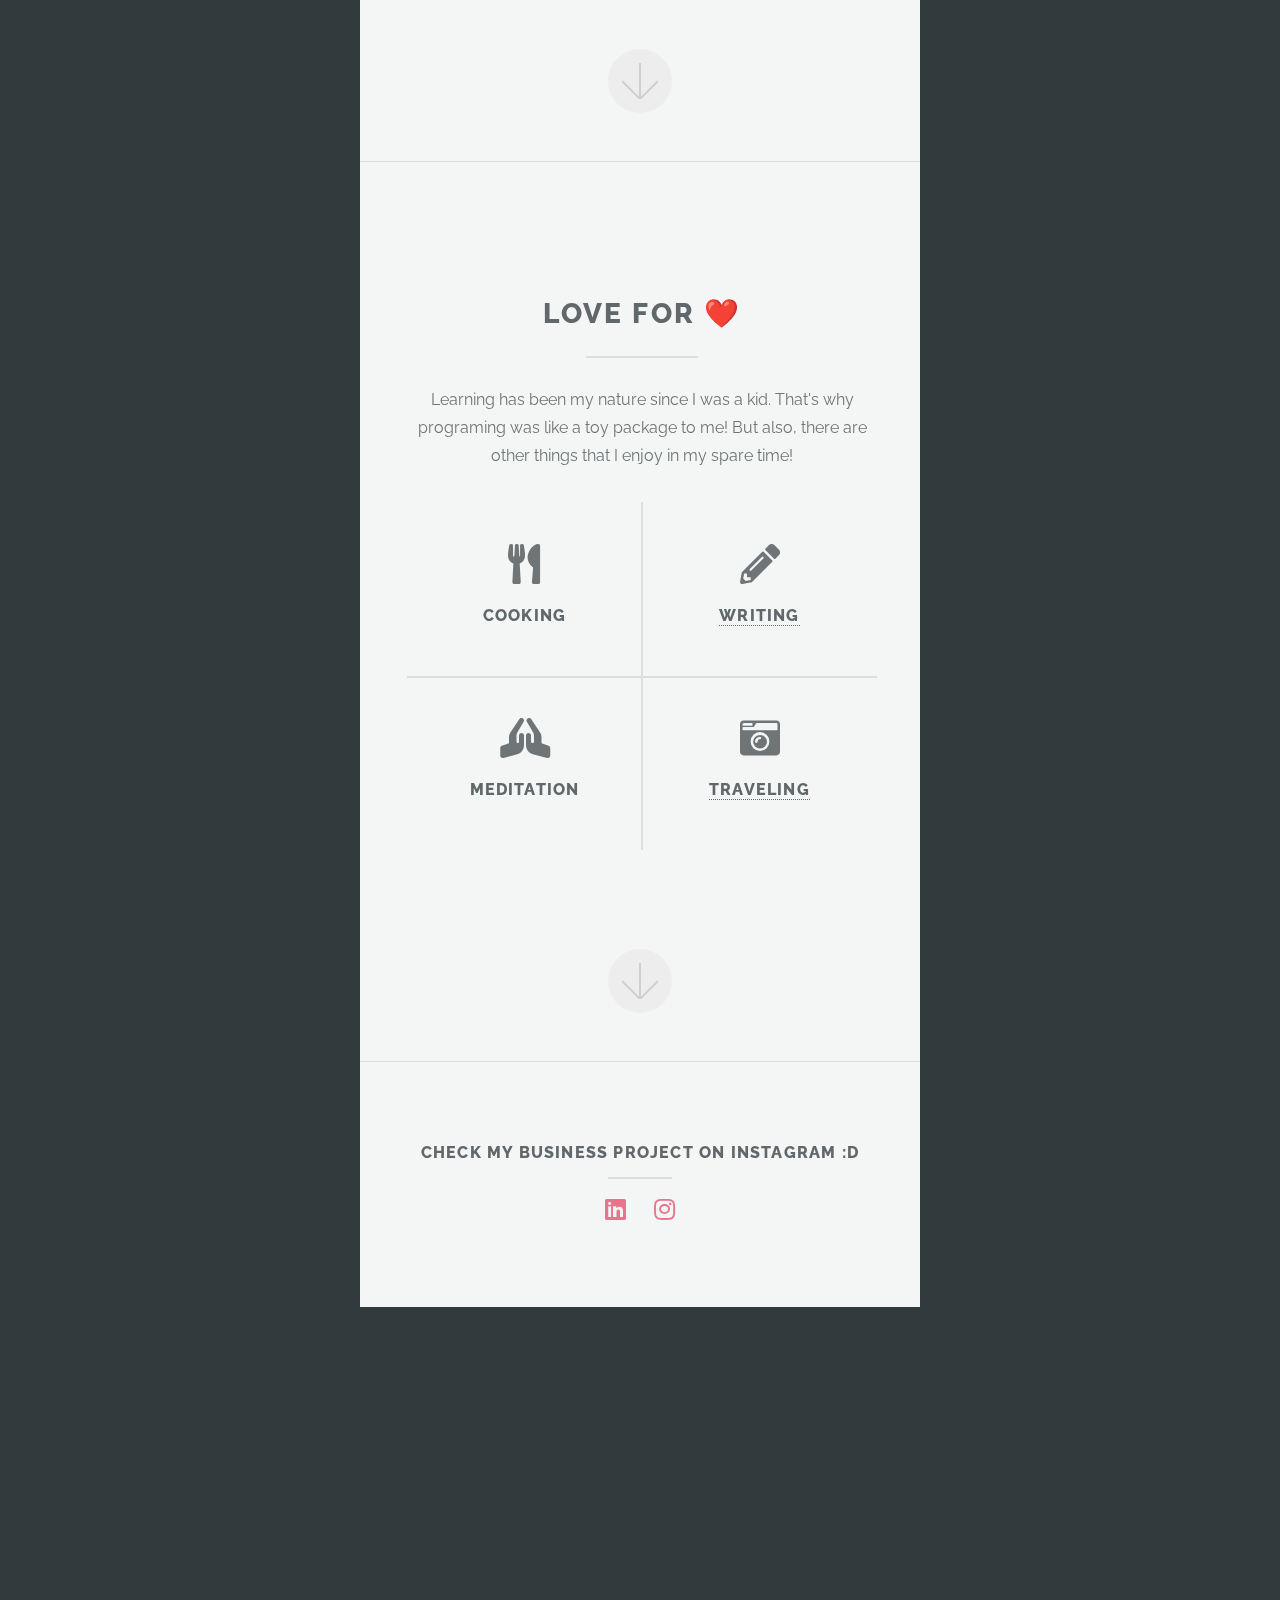
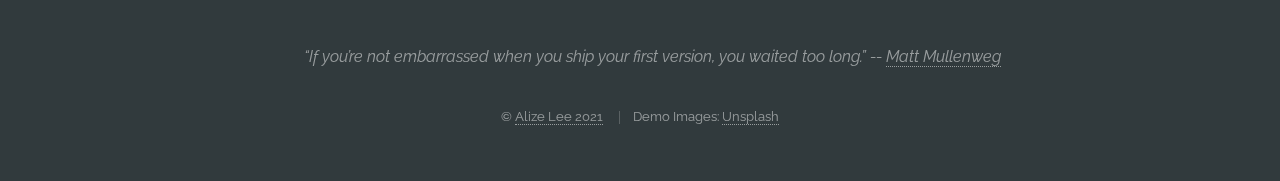
==== commit c9f2ac27: "profile edit final" ====
--- a/index.html
+++ b/index.html
@@ -83,12 +83,14 @@
 
             Most fun part of my job is to help the clients get different approach to their potential market. It’s really awesome when I see that they enjoy making user journey and implement ideas on their next move! <br /><br />
 
-            <header class="major">
-            <h2>
+            <header>
+            <h5>
               Check My Business Project
-            </h2>
-            <a href="https://instagram.com/alizebreezes" class="icon brands alt fa-instagram"><span class="label">Instagram</span></a>
-          </header>
+            </h5>
+            <a href="https://instagram.com/alizebreezes" class="icon brands alt fa-instagram"><span class="label">Instagram</span> Zelee Social Design</a>
+          </header>
+
+          <br /><br />
 
             But if you are here, it means we have a question about me. Right?<br />
 
@@ -119,25 +121,24 @@
           </p>
 
           <header>
-            <h5>Why Stockholm?</h5>
-            <p>
+            <h3>Why Stockholm?</h3>
+          </header>
+           <p>
               Stockholm has been my No.1 consideration in Europe when I listed the city. It’s modern, known as a digital hub in Europe and internationally famous innovative companies! No doubt I completed the intensive 9-Week Full Stack Developer course at Le Wagon Stockholm! <br /><br />
 
-              And I really like your Christmas market!
+              And I really like your Christmas market!<br /><br />
             </p>
-          </header>
 
           <header>
-            <h5>What Is My Strong Foundation?</h5>
-            <p>
+            <h3>What Is My Strong Foundation?</h3>
+          </header>
+          <p>
               It took me some time to come across all the way here, working in digital/tech industry, but I am glad that I have those experience that made me as now. It’s one of my strongest foundation.<br /><br />
 
               Experience in my past years, helps me to wise my eyes to understand people. When I research markets for my clients, I can sense that it’s easy for me to immerse into the scenario. Because I have been there. I understand the needs and pain.<br /><br />
 
               It might sound that I've worked in various industries: Healthcare/Health-tech, Education and hospitality & tourism but also have I lived in several countries: like Australia, Malaysia, Spain... and now in Sweden working remotely for small businesses in Korea. <br /><br />
             </p>
-          </header>
-
         </div>
         <a href="#four" class="goto-next scrolly">Next</a>
       </div>
@@ -153,75 +154,63 @@
           </header>
           <section>
              <header>
-              <h5>Key Skills</h5>
-              <p>Main functions that integrate with other skills</p>
+              <h3 class="highlight">Personal Skills</h3>
             </header>
             <div class="col-12-medium col-12">
                <ul>
-                <li><span class="highlight">Crave for Learning, curiosity</span></li>
-                <li><span class="highlight">Looking for solutions instead giving up</span></li>
-                <li>
-                  <span class="highlight">Grow mindset & Self Care to manage balance</span>
-                </li>
-              </ul>
-              <p>Languages</p>
-              <ul>
-                <li><span class="highlight">Korean(native)</span></li>
-                <li><span class="highlight">English(business proficient)</span></li>
-                <li>
-                  <span class="highlight">Spanish(basic)</span>
-                </li>
+                <li>Crave for Learning, curiosity</li>
+                <li>Looking for solutions instead giving up</li>
+                <li>Grow mindset & Self Care to manage balance
+                </li>
+              </ul>
+              <ul> Languages
+                <li>Korean(native)</li>
+                <li>English(business proficient)</li>
+                <li>Spanish(basic)</li>
               </ul>
             </div>
 
             <header>
-              <h4>Technical Skills</h4>
+              <h3 class="highlight">Technical Skills</h3>
               <p>Programing and Design</p>
             </header>
-            <p>
-              Practical hard skills I can contribute to.
-            </p>
             <div class="col-12-medium col-12">
               <ul>
-                <li><span class="highlight">Web Development - JS, React, Node.JS</span></li>
-                <li><span class="highlight">HTML,S/CSS</span></li>
+                <li>Web Development - JS, React, Node.JS</li>
+                <li>HTML,S/CSS</li>
                 <li>
-                  <span class="highlight">Pro-Canva User for content creation</span>
-                </li>
-                <li>
-                  <span class="highlight">Lightroom & Illustrator foundation - Logo/Print Design</span>
-                </li>
-                <li>
-                  <span class="highlight">Website Integration - Link Tree Plan</span>
-                </li>
-                <li>
-                  <span class="highlight">Video Editing - Primiere</span>
+                  Pro-Canva User for content creation
+                </li>
+                <li>Lightroom & Illustrator foundation - Logo/Print Design
+                </li>
+                <li>Website Integration - Link Tree Plan
+                </li>
+                <li>Video Editing - Primiere
+                </li>
+                <li>Web Platforms - convertkits, teachable, squarespace
                 </li>
               </ul>
             </div>
-
             <p>
               I am curious, I learn, and I practice.
             </p>
             <header>
-              <h5>Business Skills</h5>
+              <h3 class="highlight">Business Skills</h3>
               <p>Entrepreneur Mindset on Projects!</p>
             </header>
             <div class="col-12-medium col-12">
               <ul>
-                <li><span class="highlight">Product & Account Management(B2B)</span></li>
-                <li><span class="highlight">Business Development</span></li>
+                <li>Product & Account Management(B2B)</li>
+                <li>Business Development</li>
+                <li>Market Research & Study
+                </li>
+                <li>Establishing Brand & creative strategy
+                </li>
                 <li>
-                  <span class="highlight">Market Research & Study</span>
+                  Social Media Management
                 </li>
                 <li>
-                  <span class="highlight">Establishing Brand & creative strategy</span>
-                </li>
-                <li>
-                  <span class="highlight">Social Media Management</span>
-                </li>
-                <li>
-                  <span class="highlight">Coaching & Program Development - Webinars and Workshops</span>
+                  Coaching & Program Development - Webinars and Workshops
                 </li>
               </ul>
             </div>
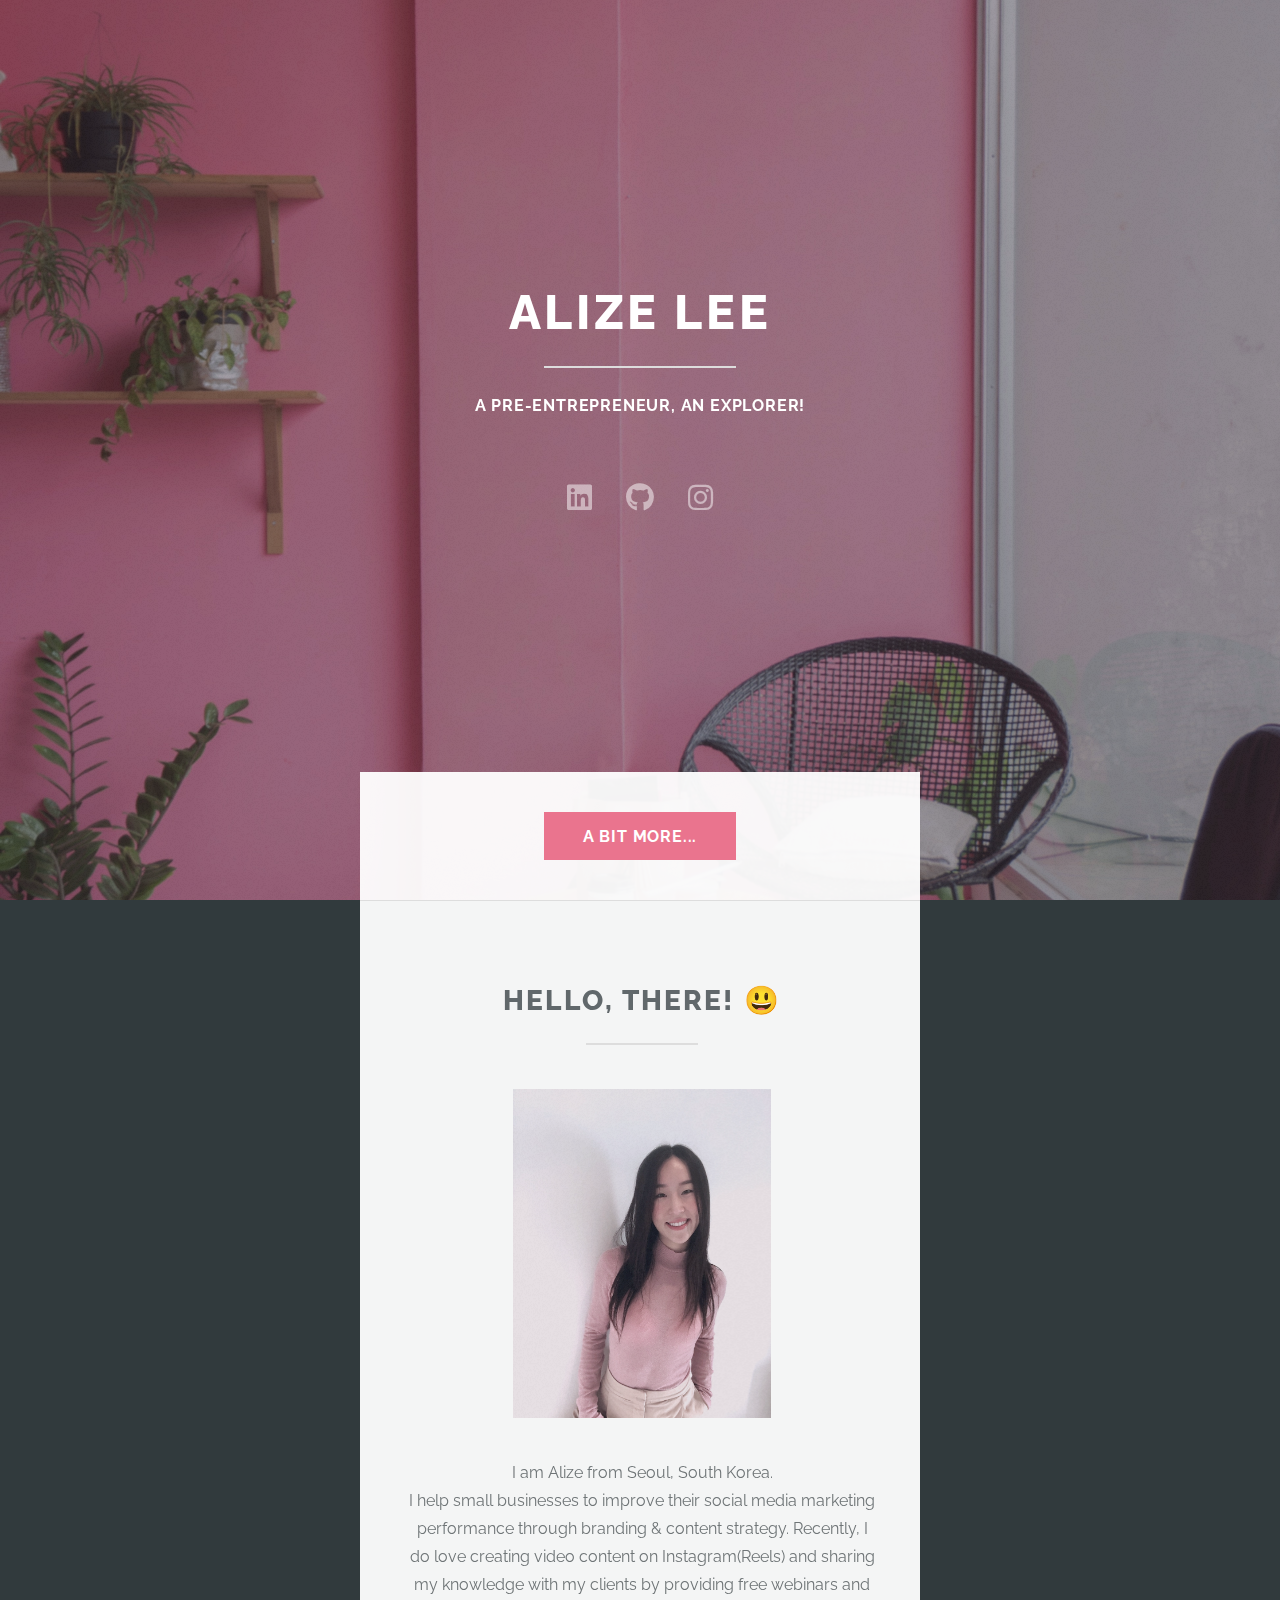
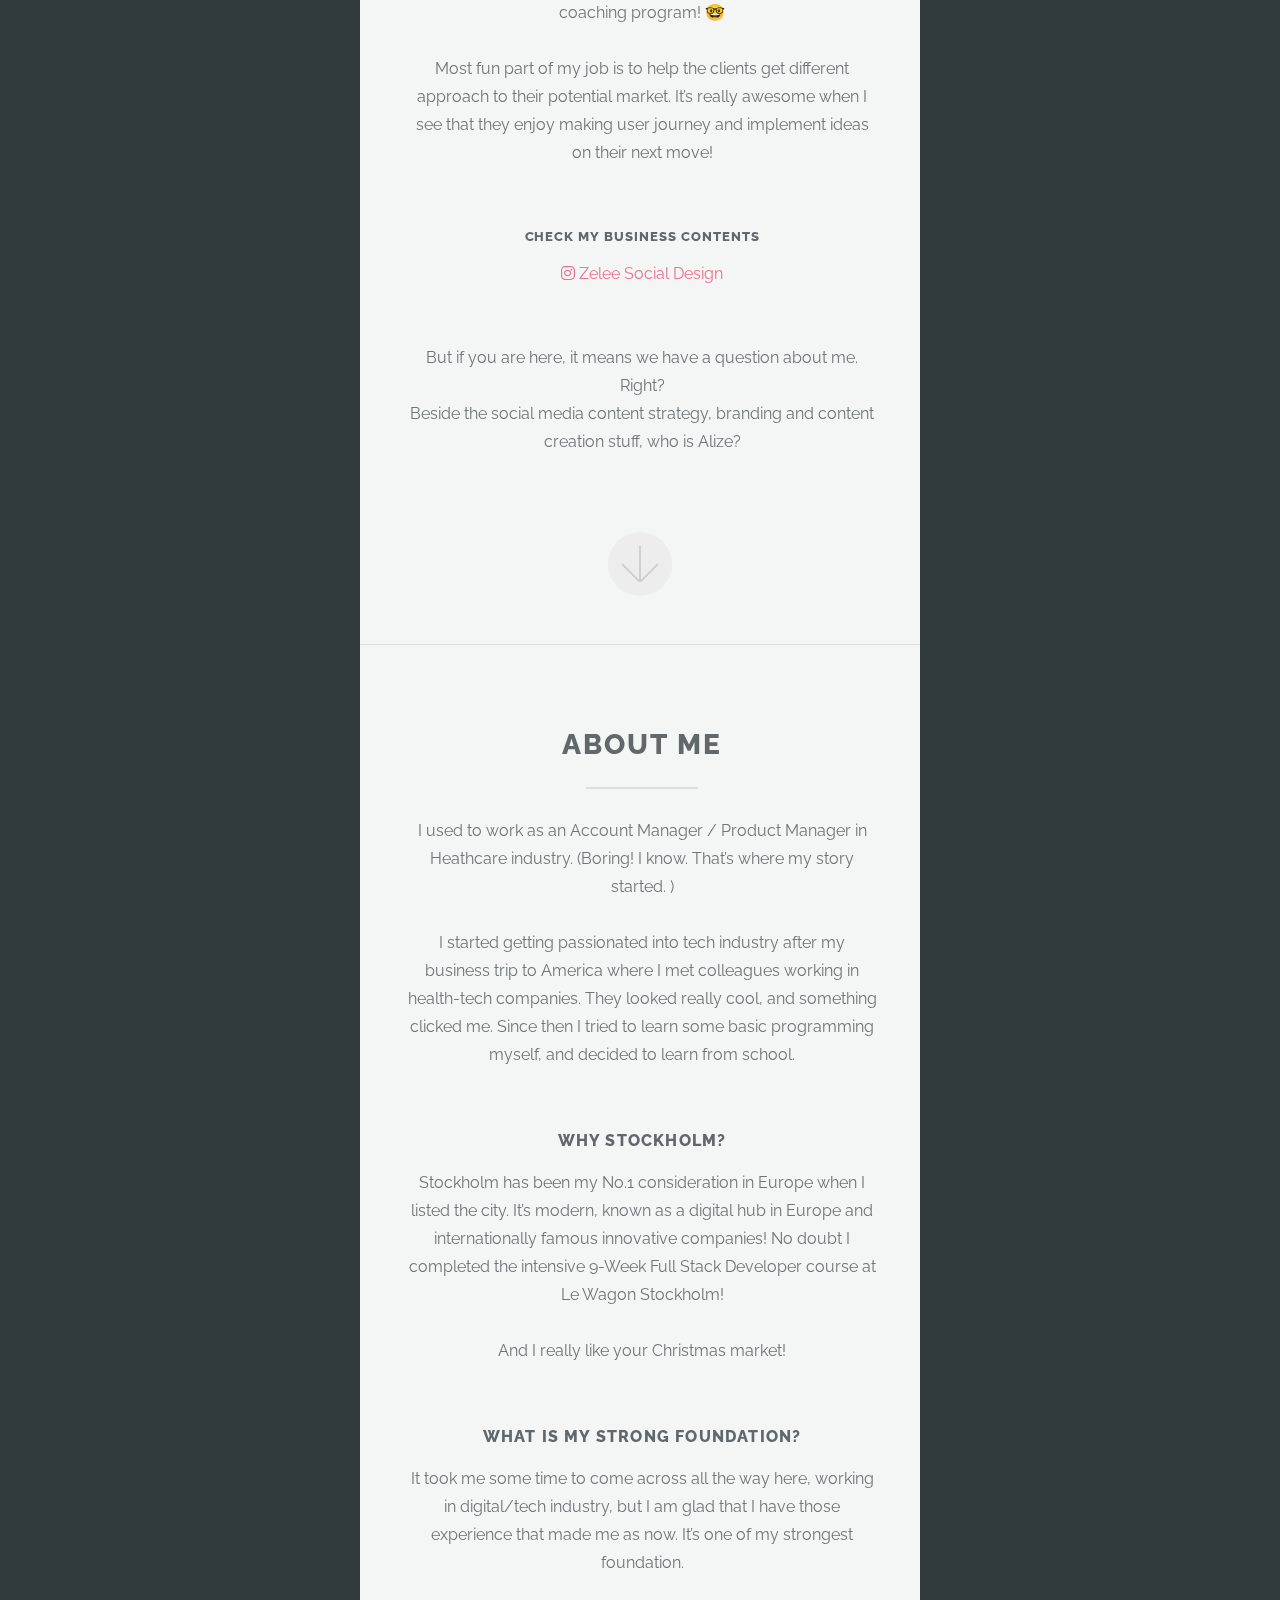
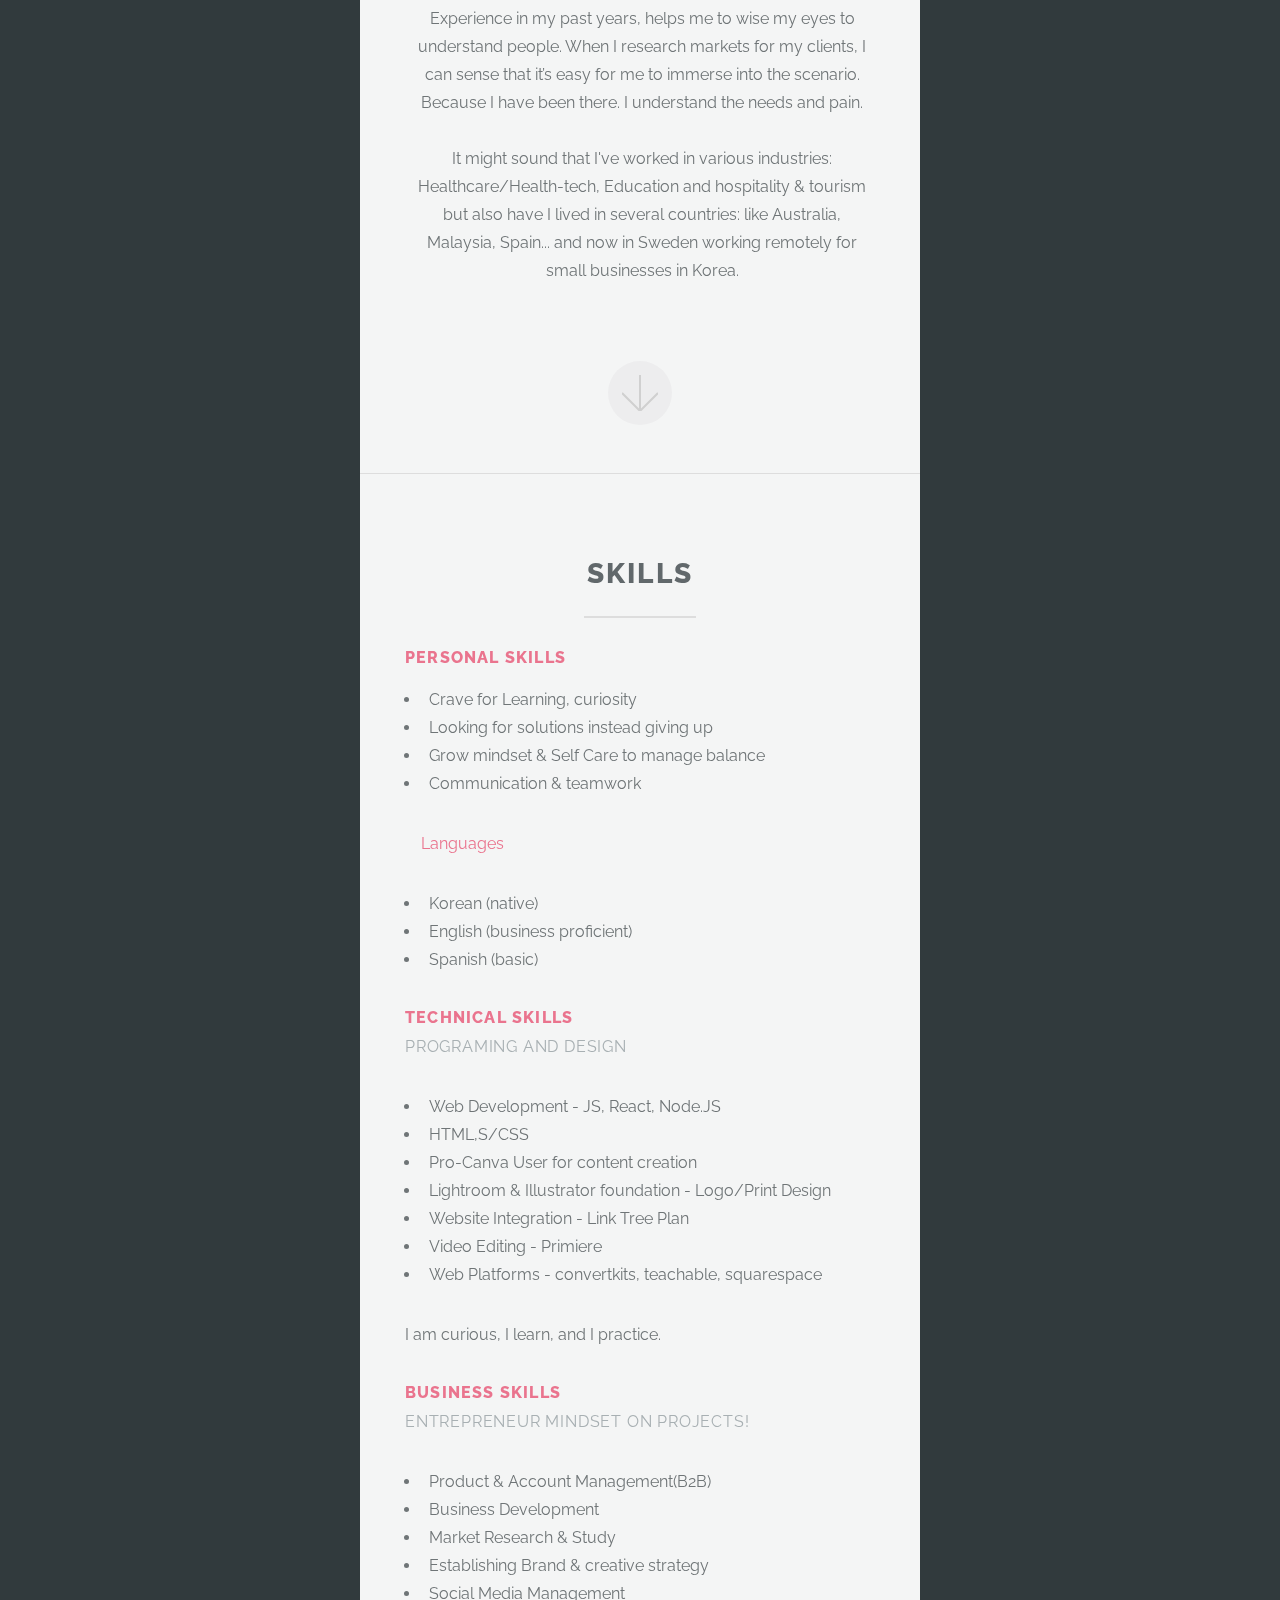
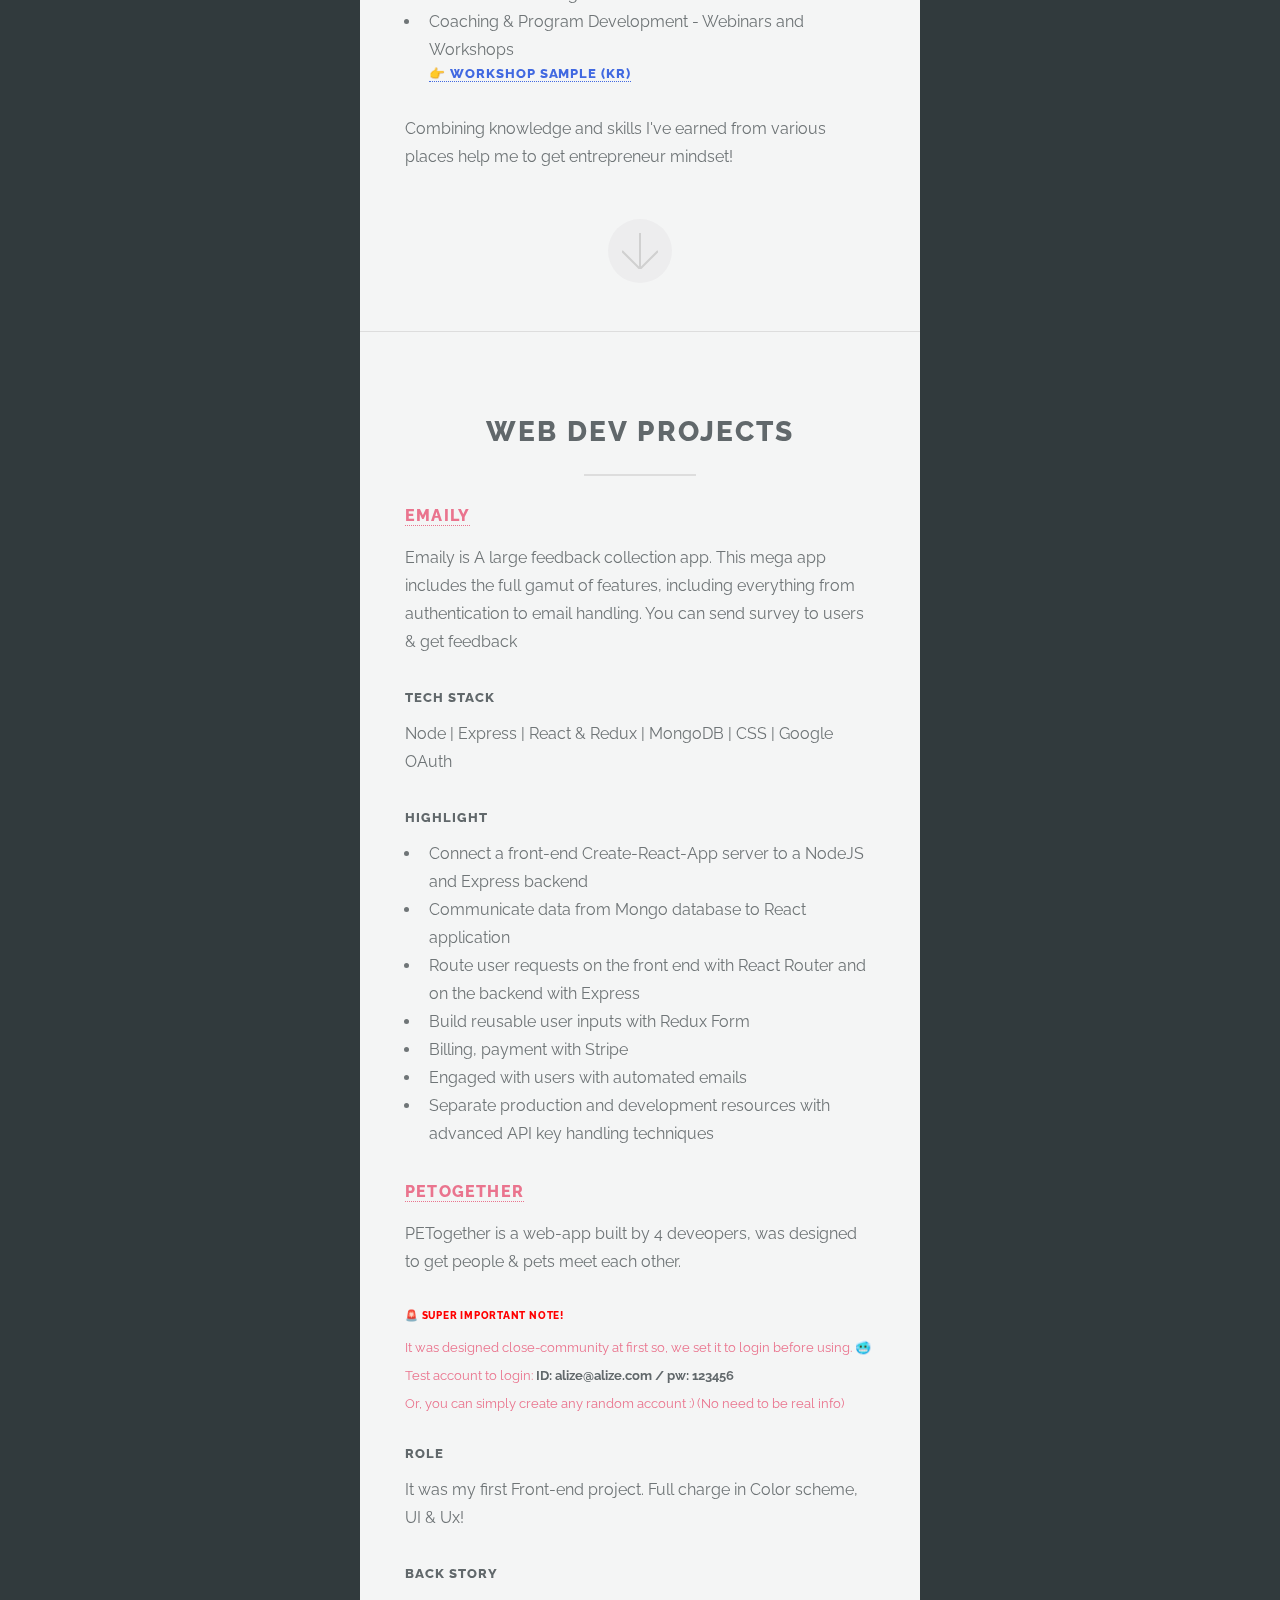
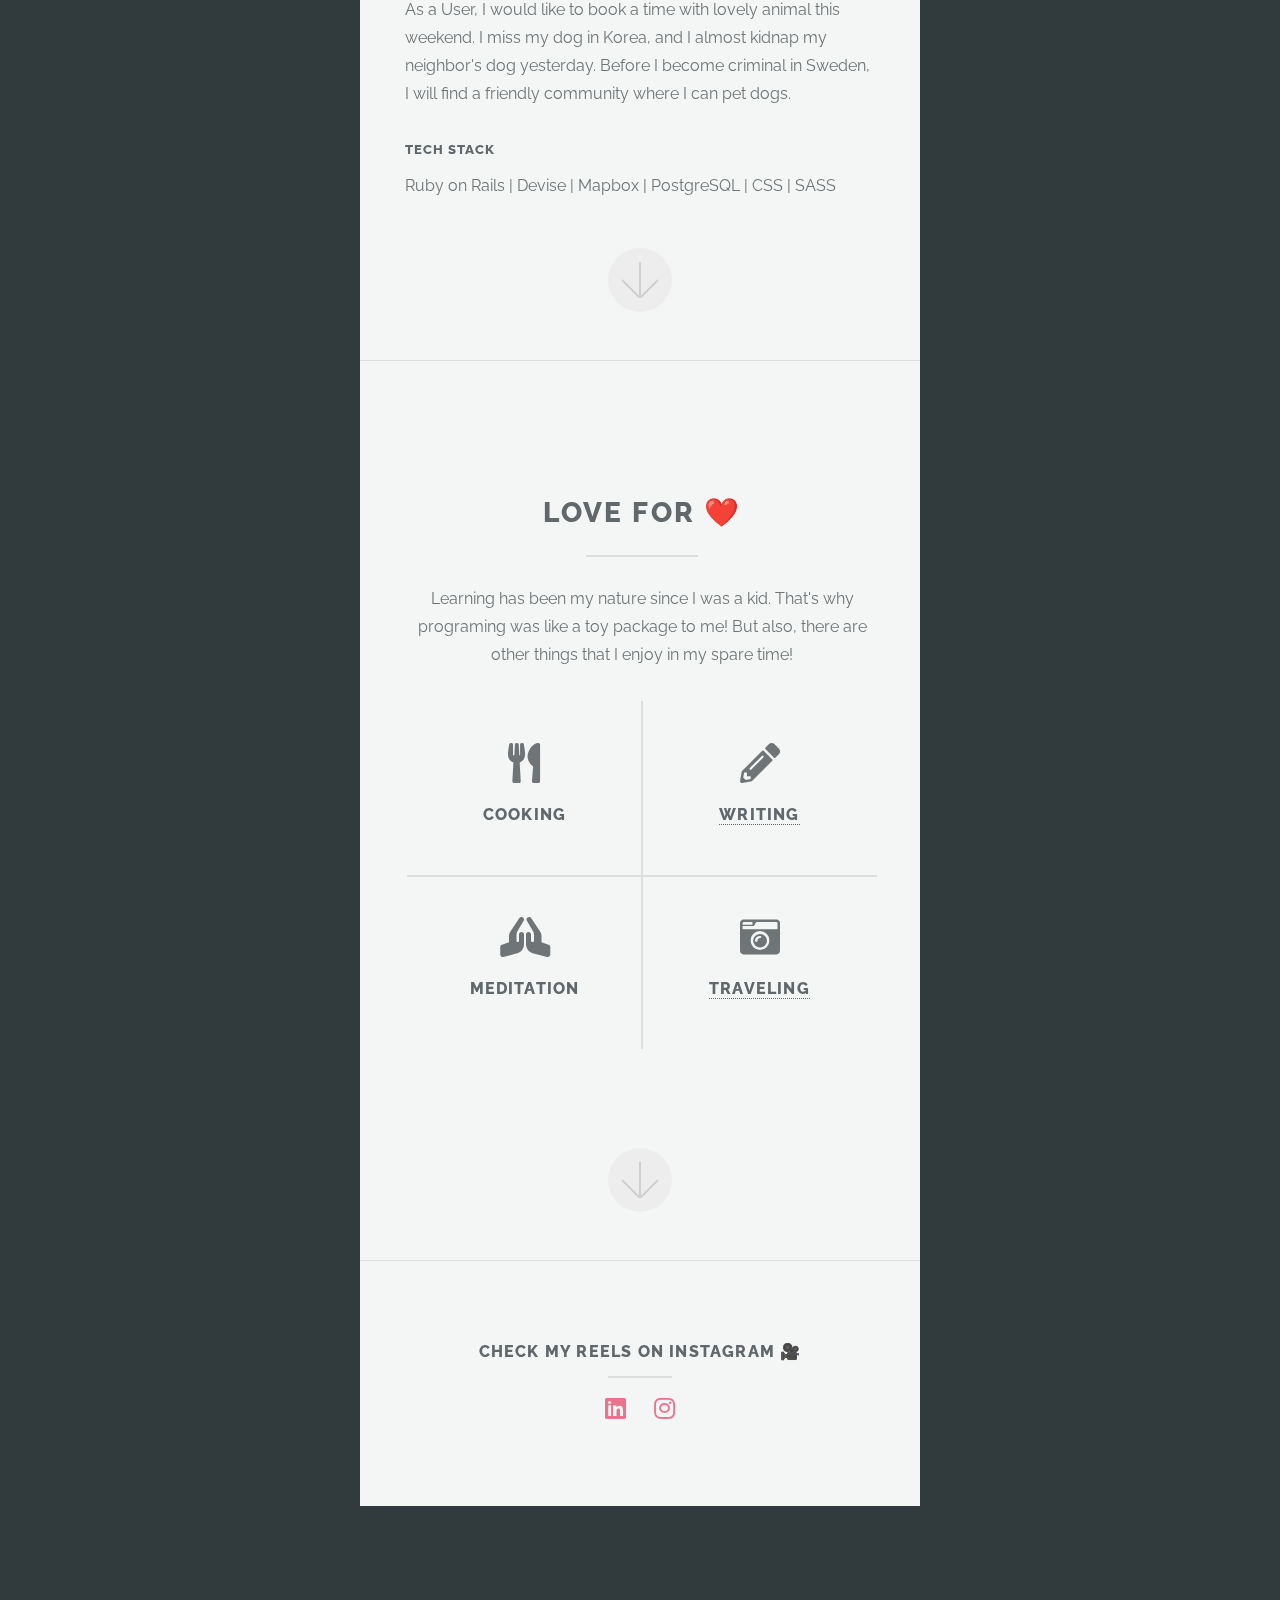
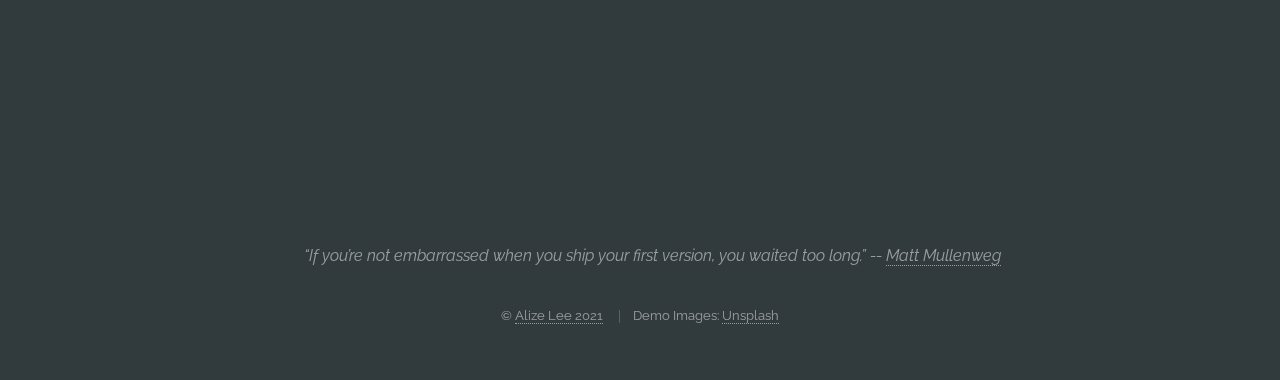
==== commit 8ab2f450: "summing final edit" ====
--- a/index.html
+++ b/index.html
@@ -85,9 +85,9 @@
 
             <header>
             <h5>
-              Check My Business Project
+              Check My Business Contents
             </h5>
-            <a href="https://instagram.com/alizebreezes" class="icon brands alt fa-instagram"><span class="label">Instagram</span> Zelee Social Design</a>
+            <a href="https://instagram.com/zelee.social" class="icon brands alt fa-instagram"><span class="label">Instagram</span> Zelee Social Design</a>
           </header>
 
           <br /><br />
@@ -162,11 +162,13 @@
                 <li>Looking for solutions instead giving up</li>
                 <li>Grow mindset & Self Care to manage balance
                 </li>
-              </ul>
-              <ul> Languages
-                <li>Korean(native)</li>
-                <li>English(business proficient)</li>
-                <li>Spanish(basic)</li>
+                <li>Communication & teamwork</li>
+              </ul>
+              <ul>
+                <p class="highlight">Languages</p>
+                <li>Korean (native)</li>
+                <li>English (business proficient)</li>
+                <li>Spanish (basic)</li>
               </ul>
             </div>
 
@@ -210,9 +212,13 @@
                   Social Media Management
                 </li>
                 <li>
-                  Coaching & Program Development - Webinars and Workshops
-                </li>
-              </ul>
+                  Coaching & Program Development - Webinars and Workshops<br />
+                   <h5><a href="https://zeleesocial.teachable.com/p/advanced_earlybird" style="color: royalblue"> 👉 Workshop Sample (Kr)</a></h5>
+                </li>
+              </ul>
+
+
+
             </div>
 
             <p>
@@ -262,14 +268,19 @@
             </header>
 
             <p>PETogether is a web-app built by 4 deveopers, was designed to get people & pets meet each other.</p>
+
             <span class="col-12-medium col-12" style="font-size:small">
-              <h5 style="color: royalblue">🚨 Super Important note!</h5>
-              <p >It was designed close-community at first so, we set it to login before using. 🥶
+              <h5 style="color: red">🚨 Super Important note!</h5>
+              <p class="highlight">It was designed close-community at first so, we set it to login before using. 🥶
                 Test account to login: <strong>ID: alize@alize.com / pw: 123456 </strong><br/>
                 Or, you can simply create any random account :) (No need to be real info)</p>
             </span>
           </section>
-            <span class="col-12-medium col-12">
+           <span class="col-12-medium col-12">
+              <h5>Role</h5>
+              <p>It was my first Front-end project. Full charge in Color scheme, UI & Ux!</p>
+            </span>
+          <span class="col-12-medium col-12">
               <h5>Back story</h5>
               <p>As a User, I would like to book a time with lovely animal this weekend. I miss my dog in Korea, and I almost kidnap my neighbor's dog yesterday. Before I become criminal in Sweden, I will find a friendly community where I can pet dogs.</p>
             </span>
@@ -325,7 +336,7 @@
     <section id="footer">
       <div class="container">
         <header class="major">
-          <h3>Check My Business Project on Instagram :D</h3>
+          <h3>Check My Reels on Instagram 🎥</h3>
         </header>
         <ul class="icons">
           <li>
@@ -338,7 +349,7 @@
 
           <li>
             <a
-              href="https://instagram.com/alizebreezes"
+              href="https://instagram.com/zelee.social"
               class="icon brands alt fa-instagram"
               ><span class="label">Instagram</span></a
             >
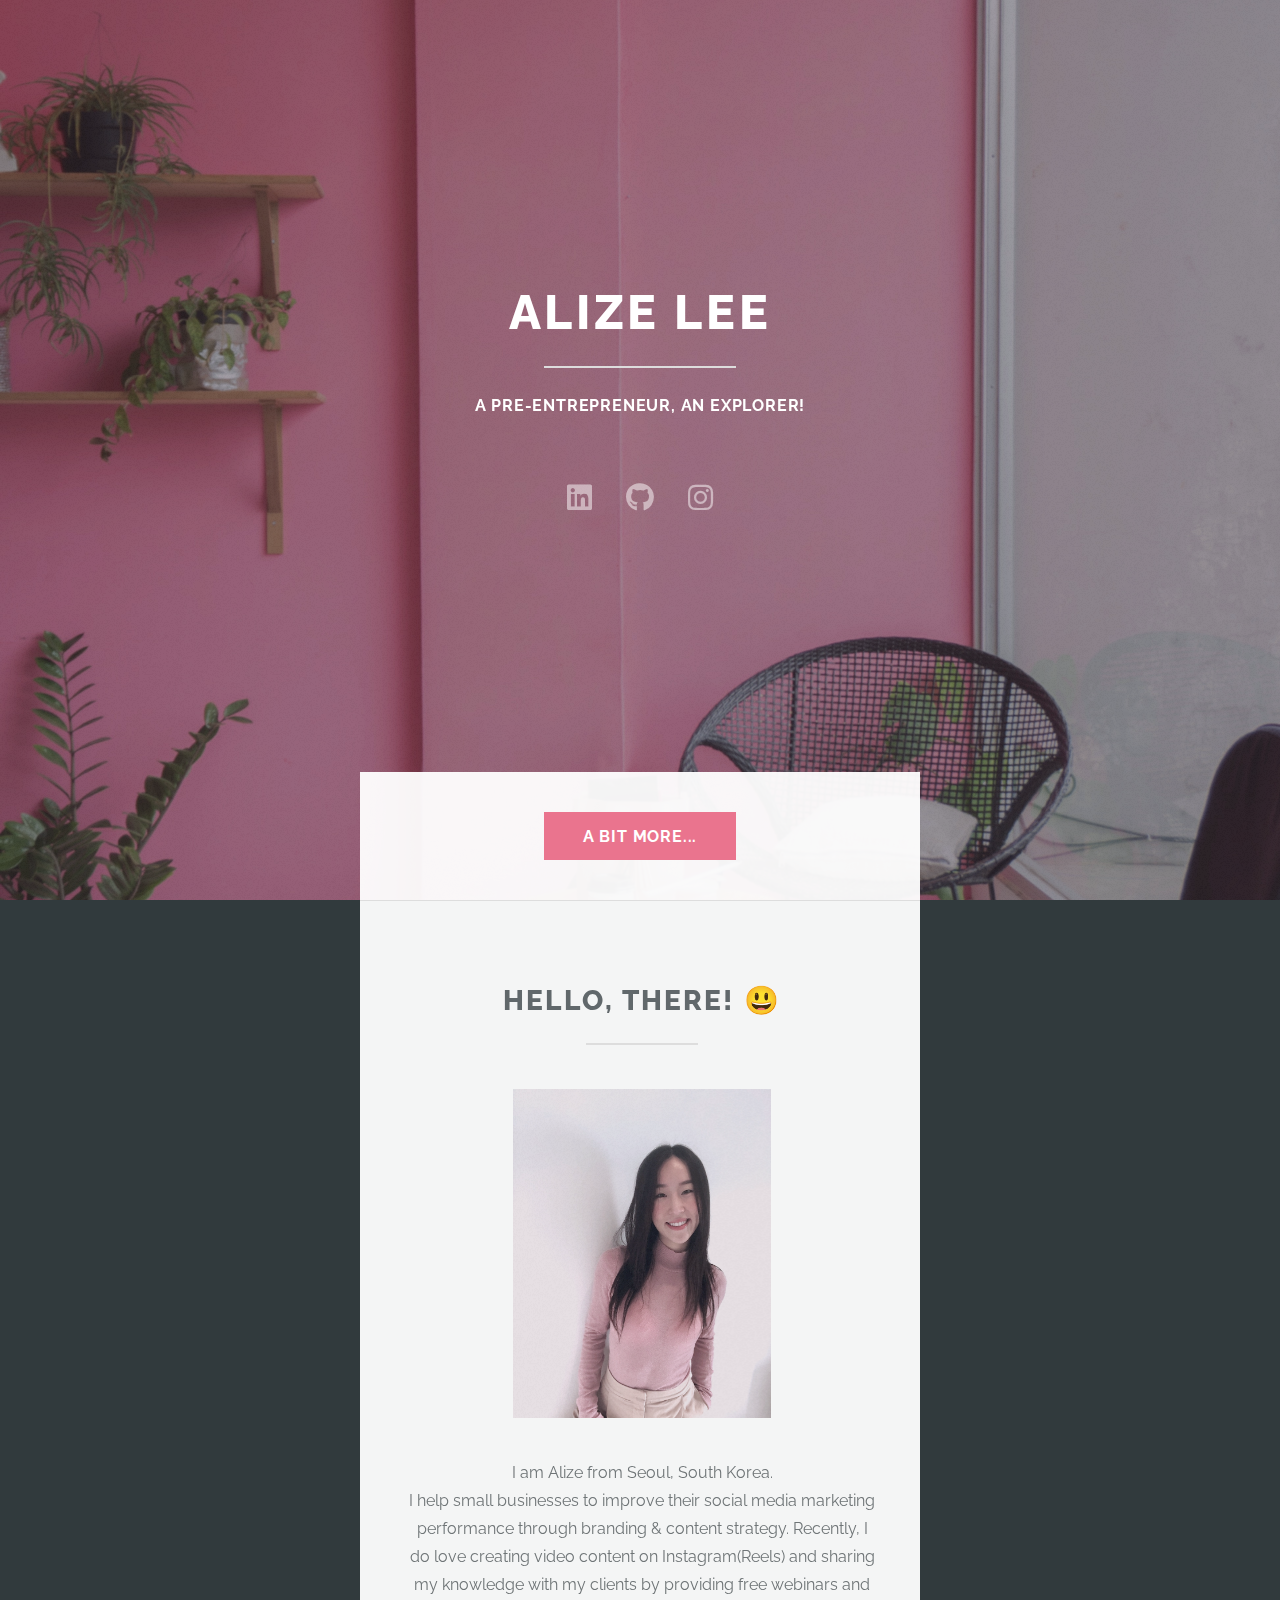
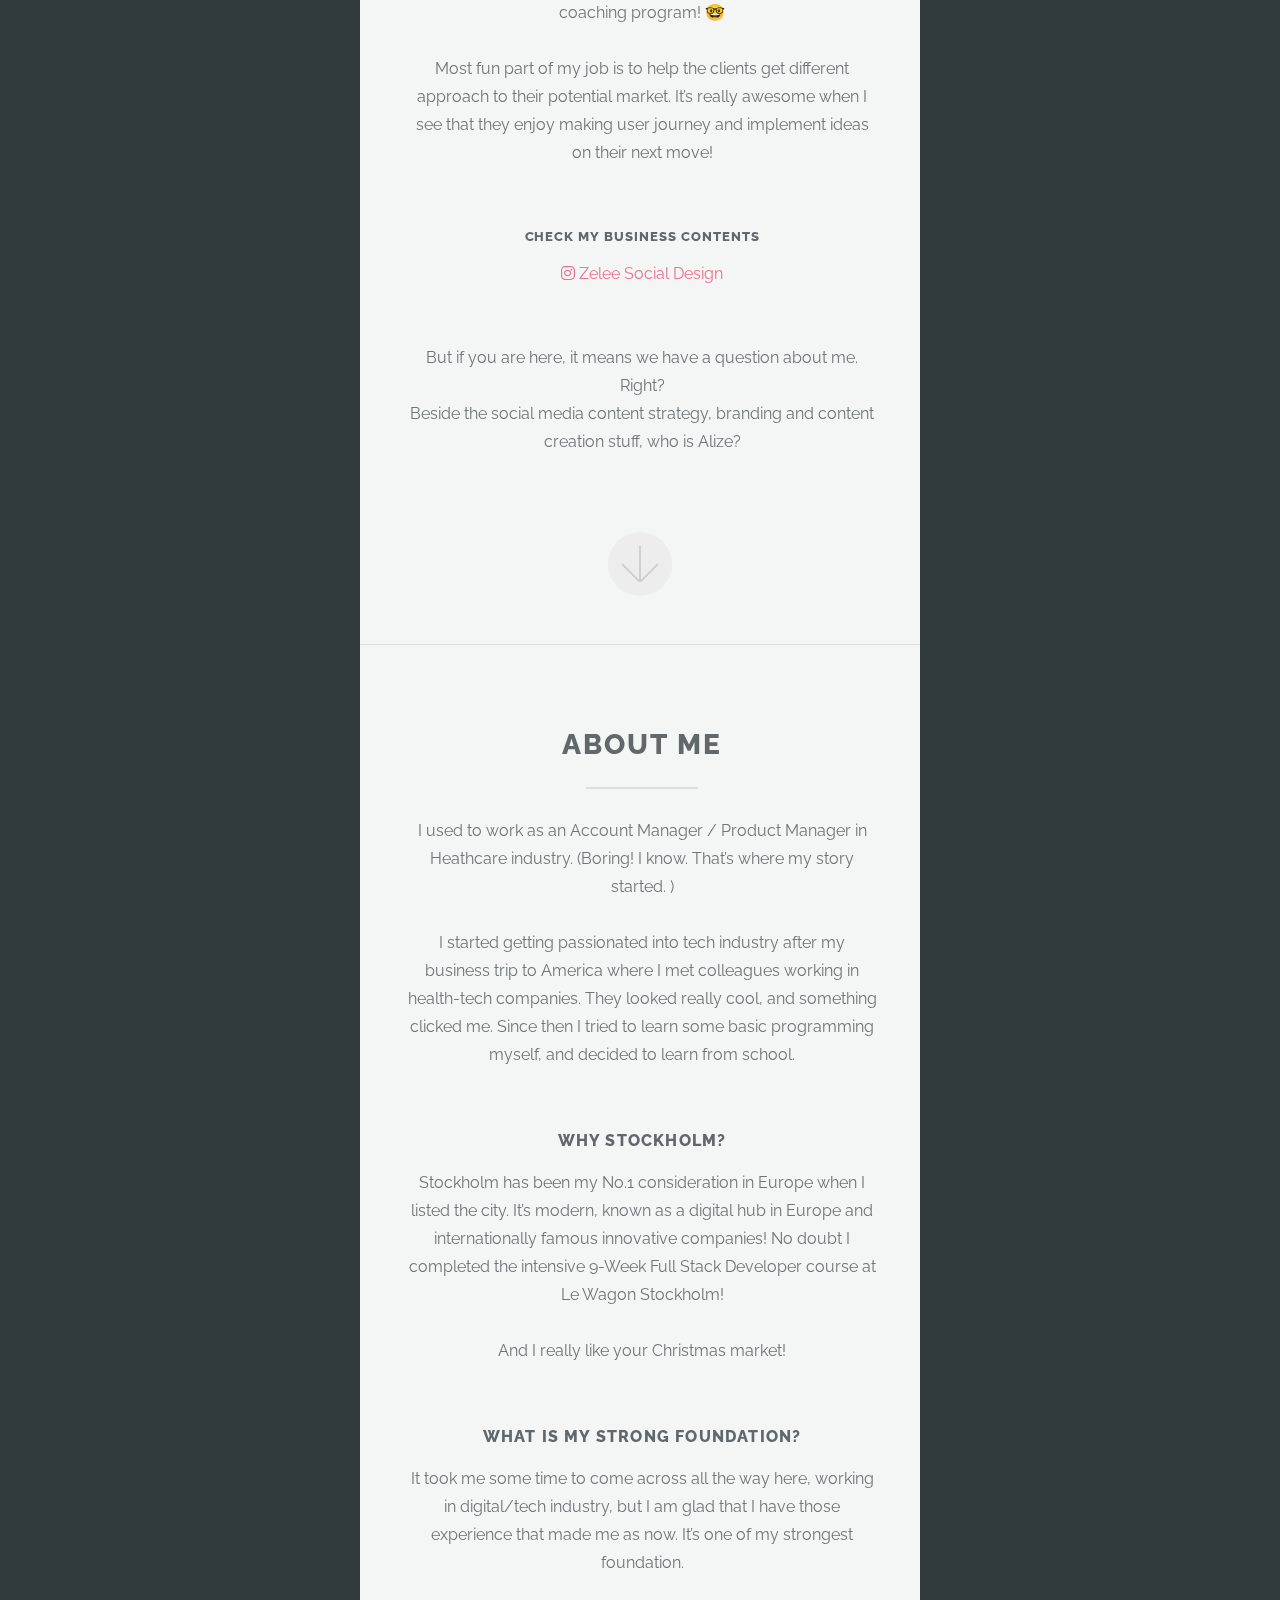
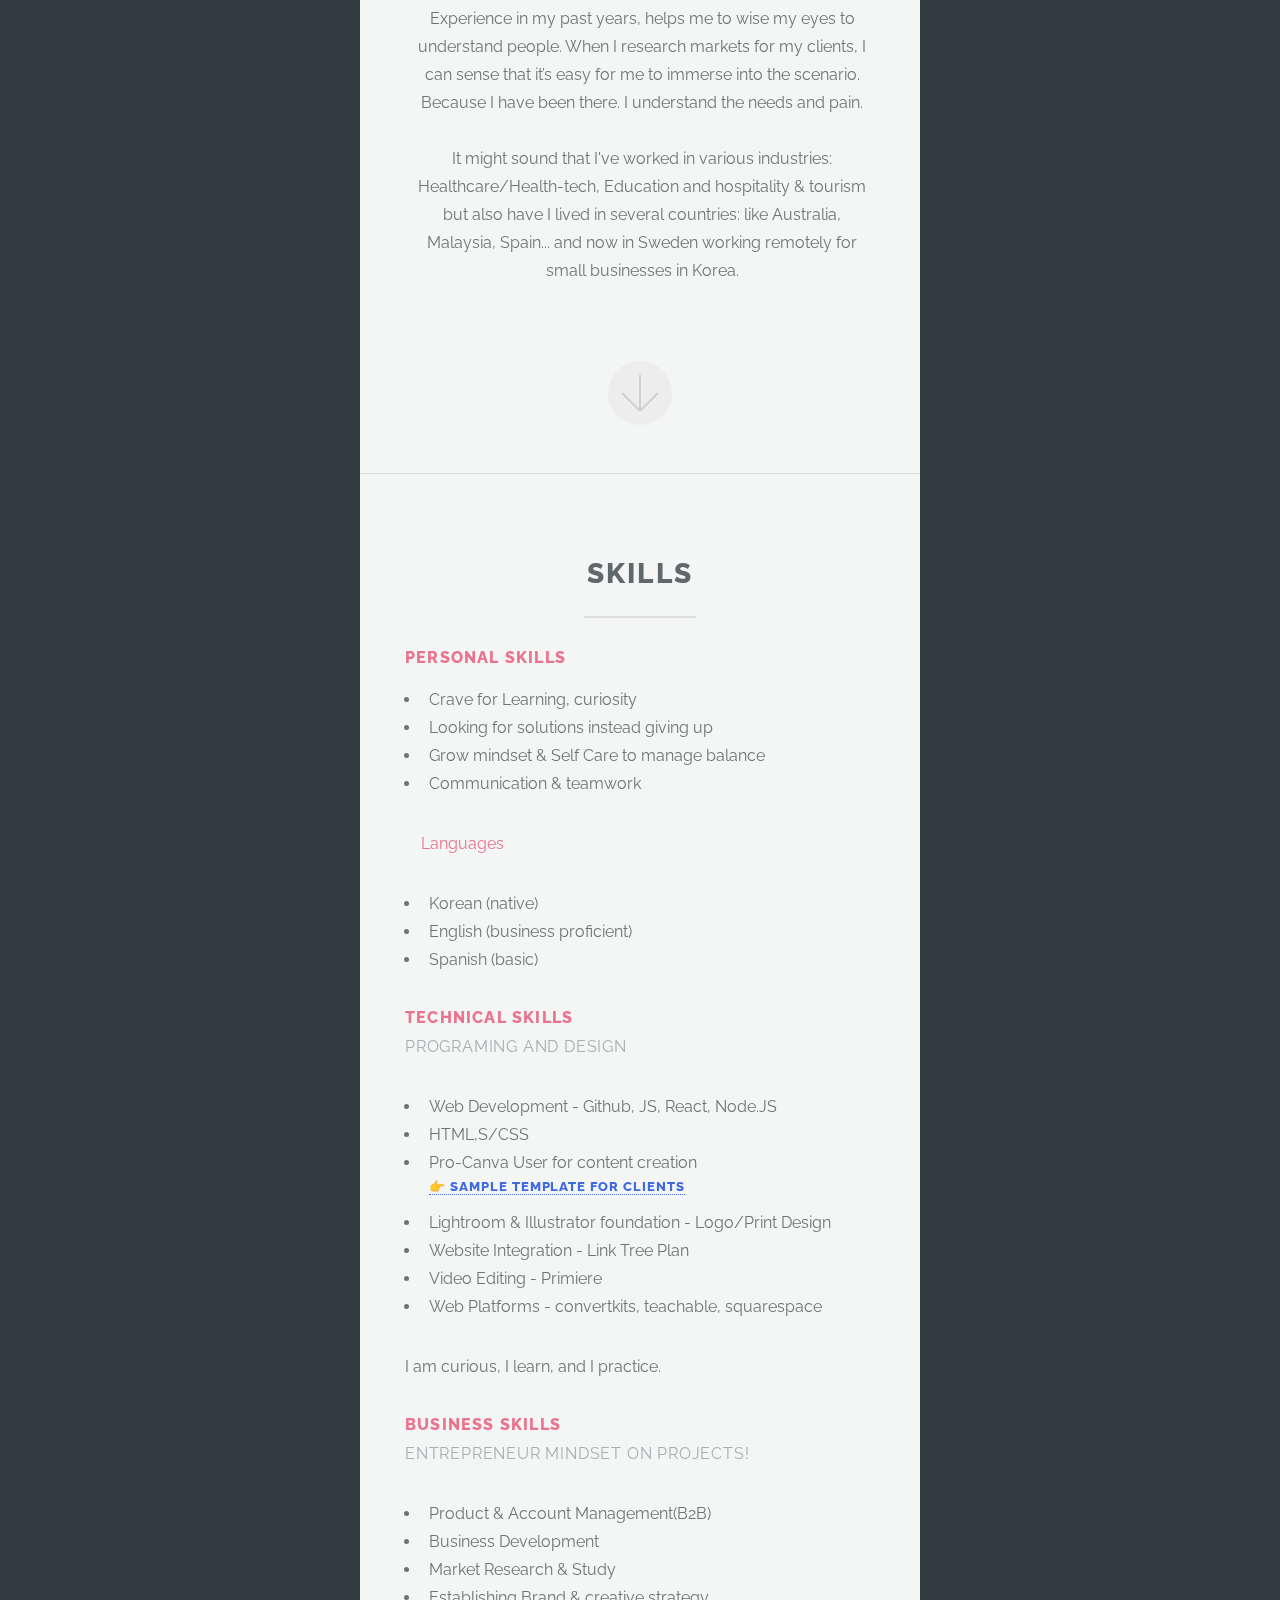
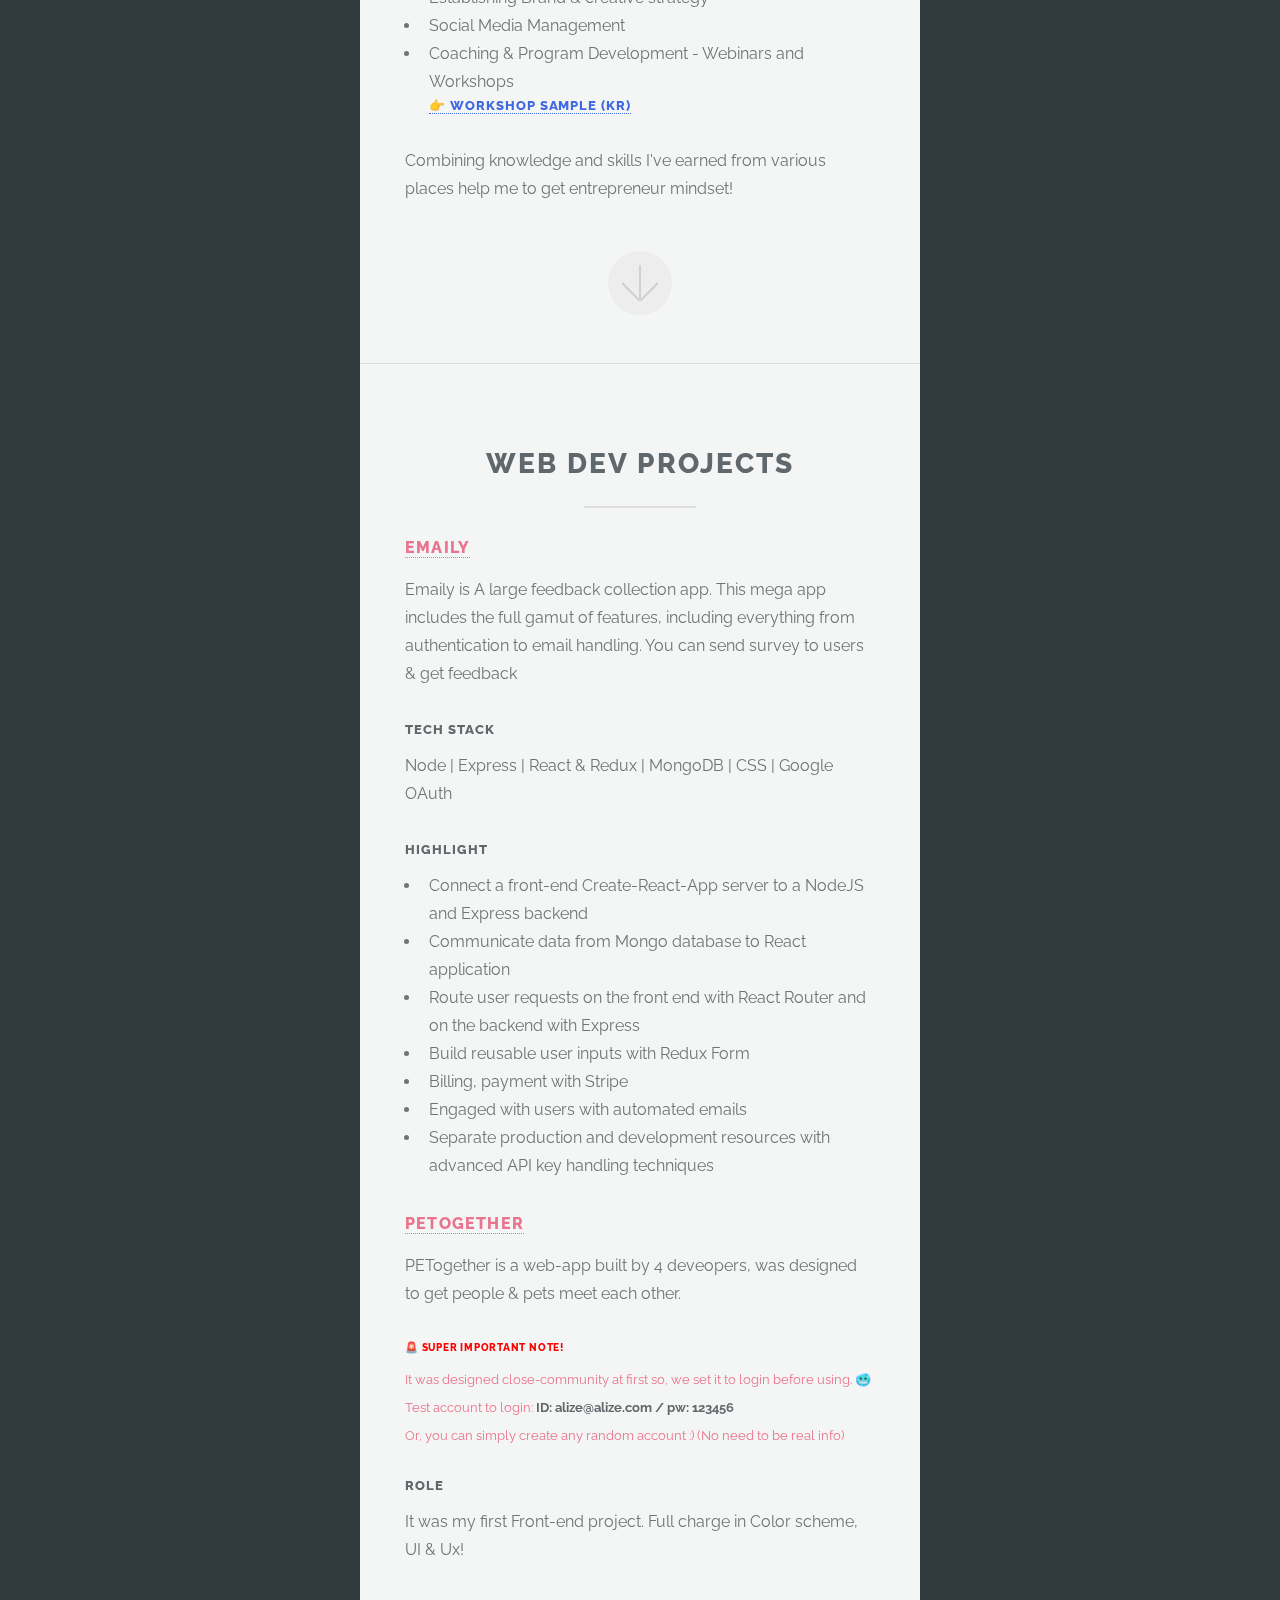
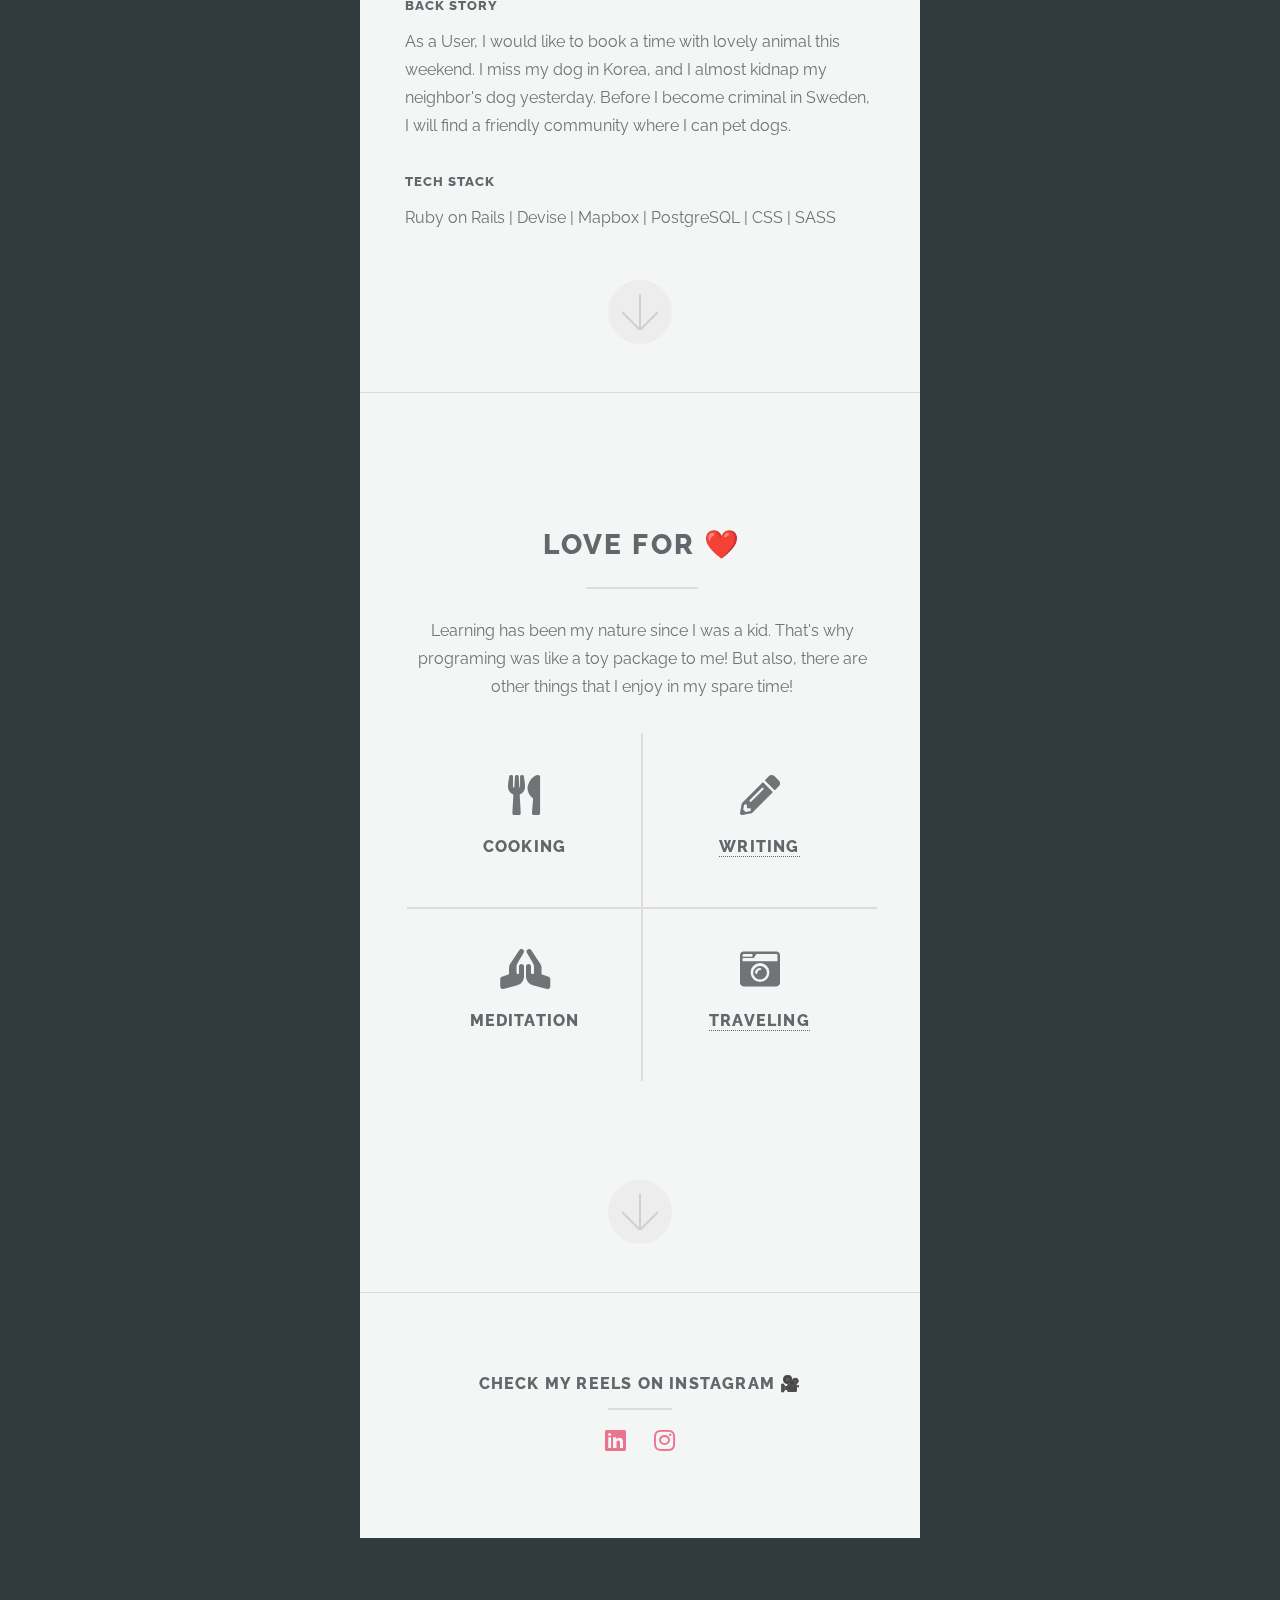
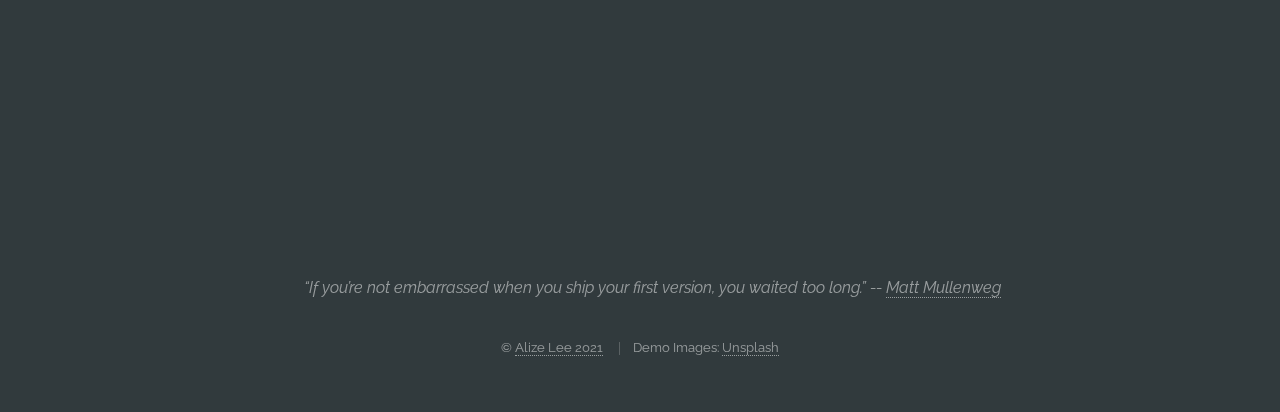
==== commit a51a61bf: "checked" ====
--- a/index.html
+++ b/index.html
@@ -178,10 +178,11 @@
             </header>
             <div class="col-12-medium col-12">
               <ul>
-                <li>Web Development - JS, React, Node.JS</li>
+                <li>Web Development - Github, JS, React, Node.JS</li>
                 <li>HTML,S/CSS</li>
                 <li>
-                  Pro-Canva User for content creation
+                  Pro-Canva User for content creation <br />
+                   <h5><a href="https://www.instagram.com/p/CTo1B_JMim3/?utm_source=ig_web_button_share_sheet" style="color: royalblue"> 👉 Sample template for clients</a></h5>
                 </li>
                 <li>Lightroom & Illustrator foundation - Logo/Print Design
                 </li>
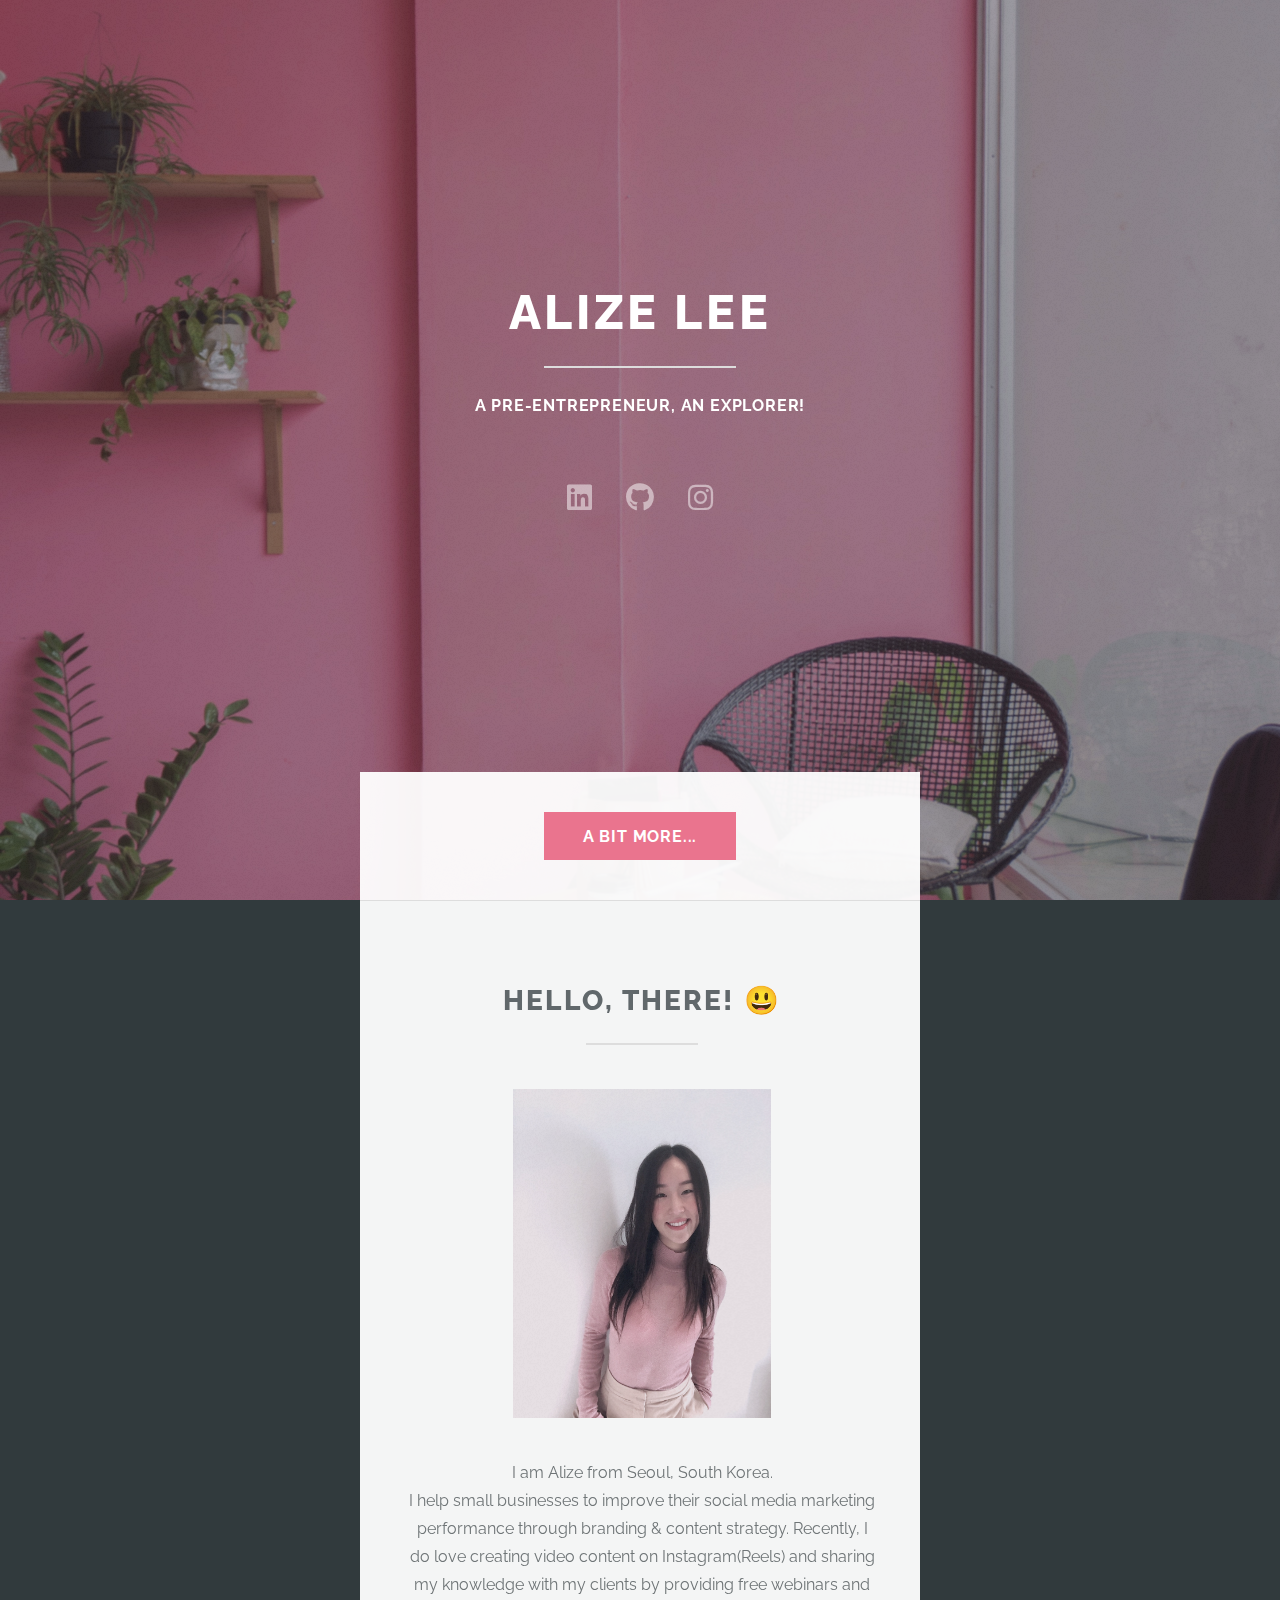
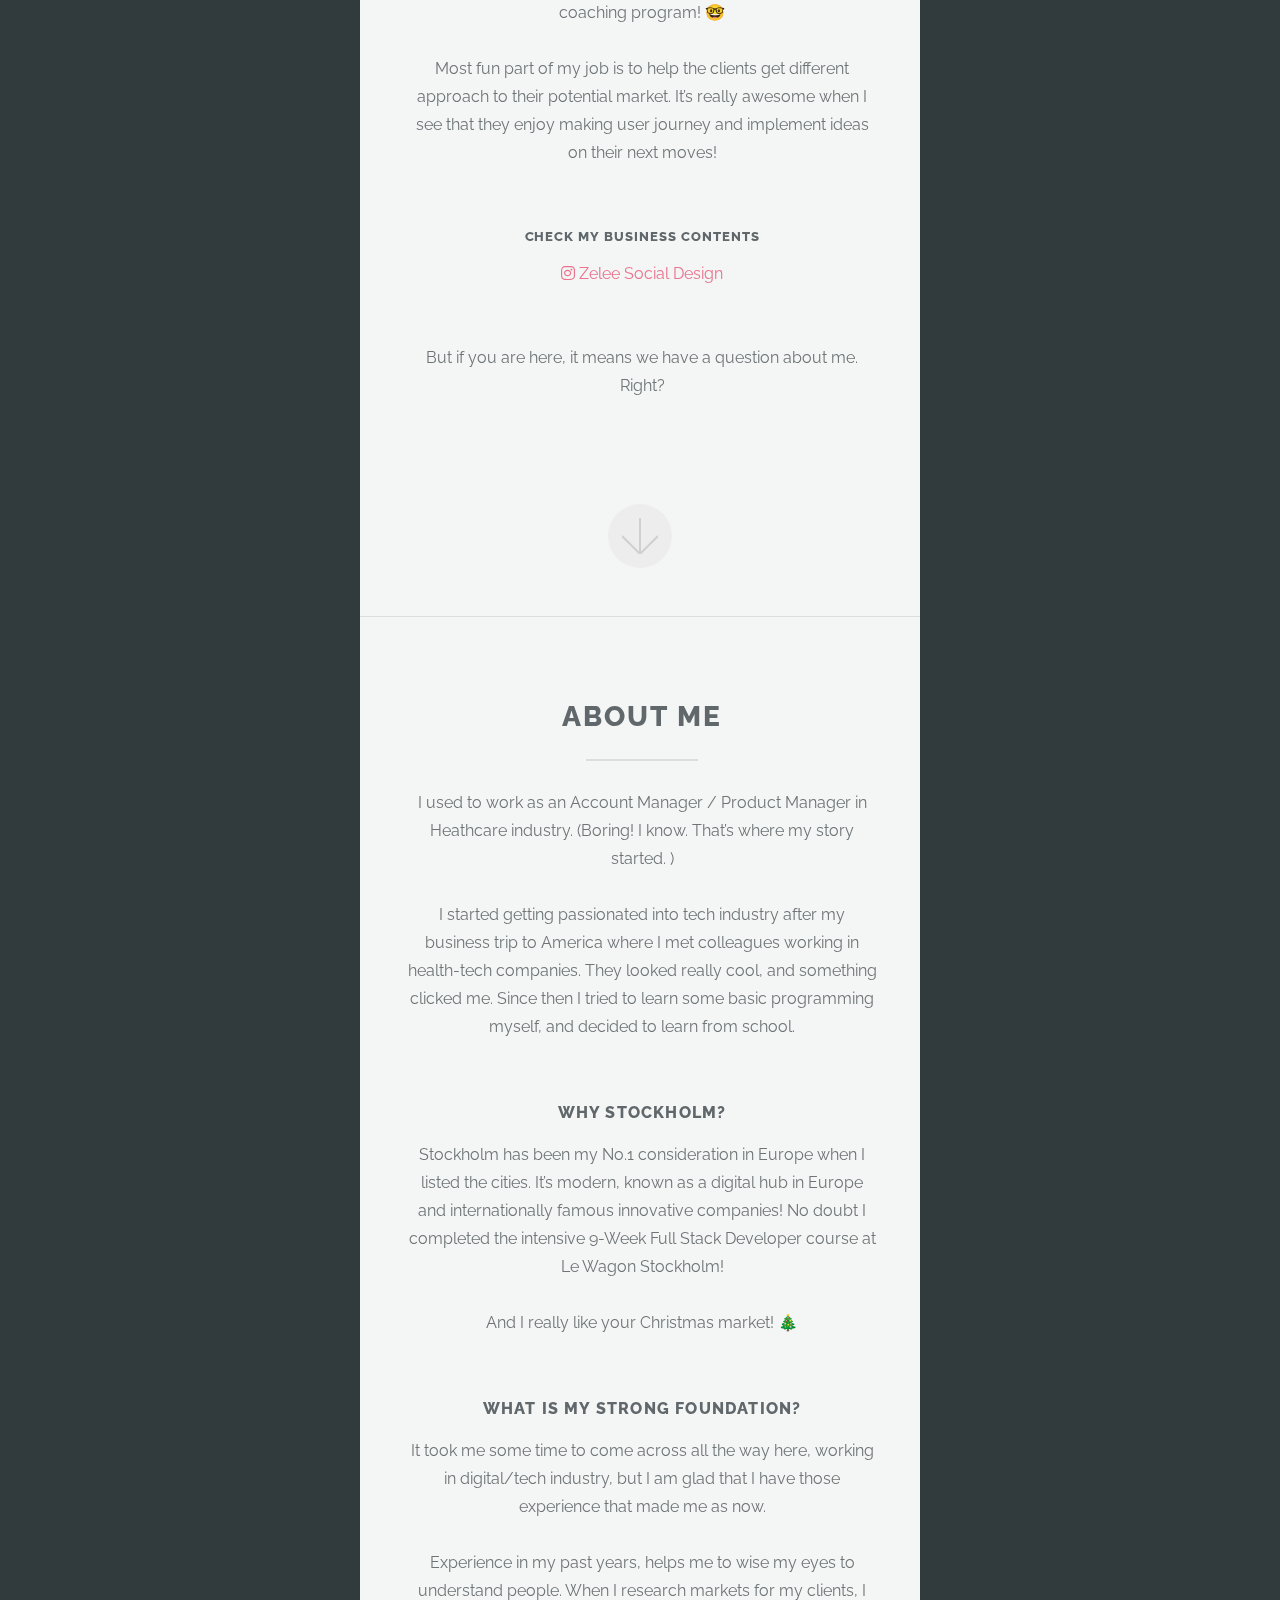
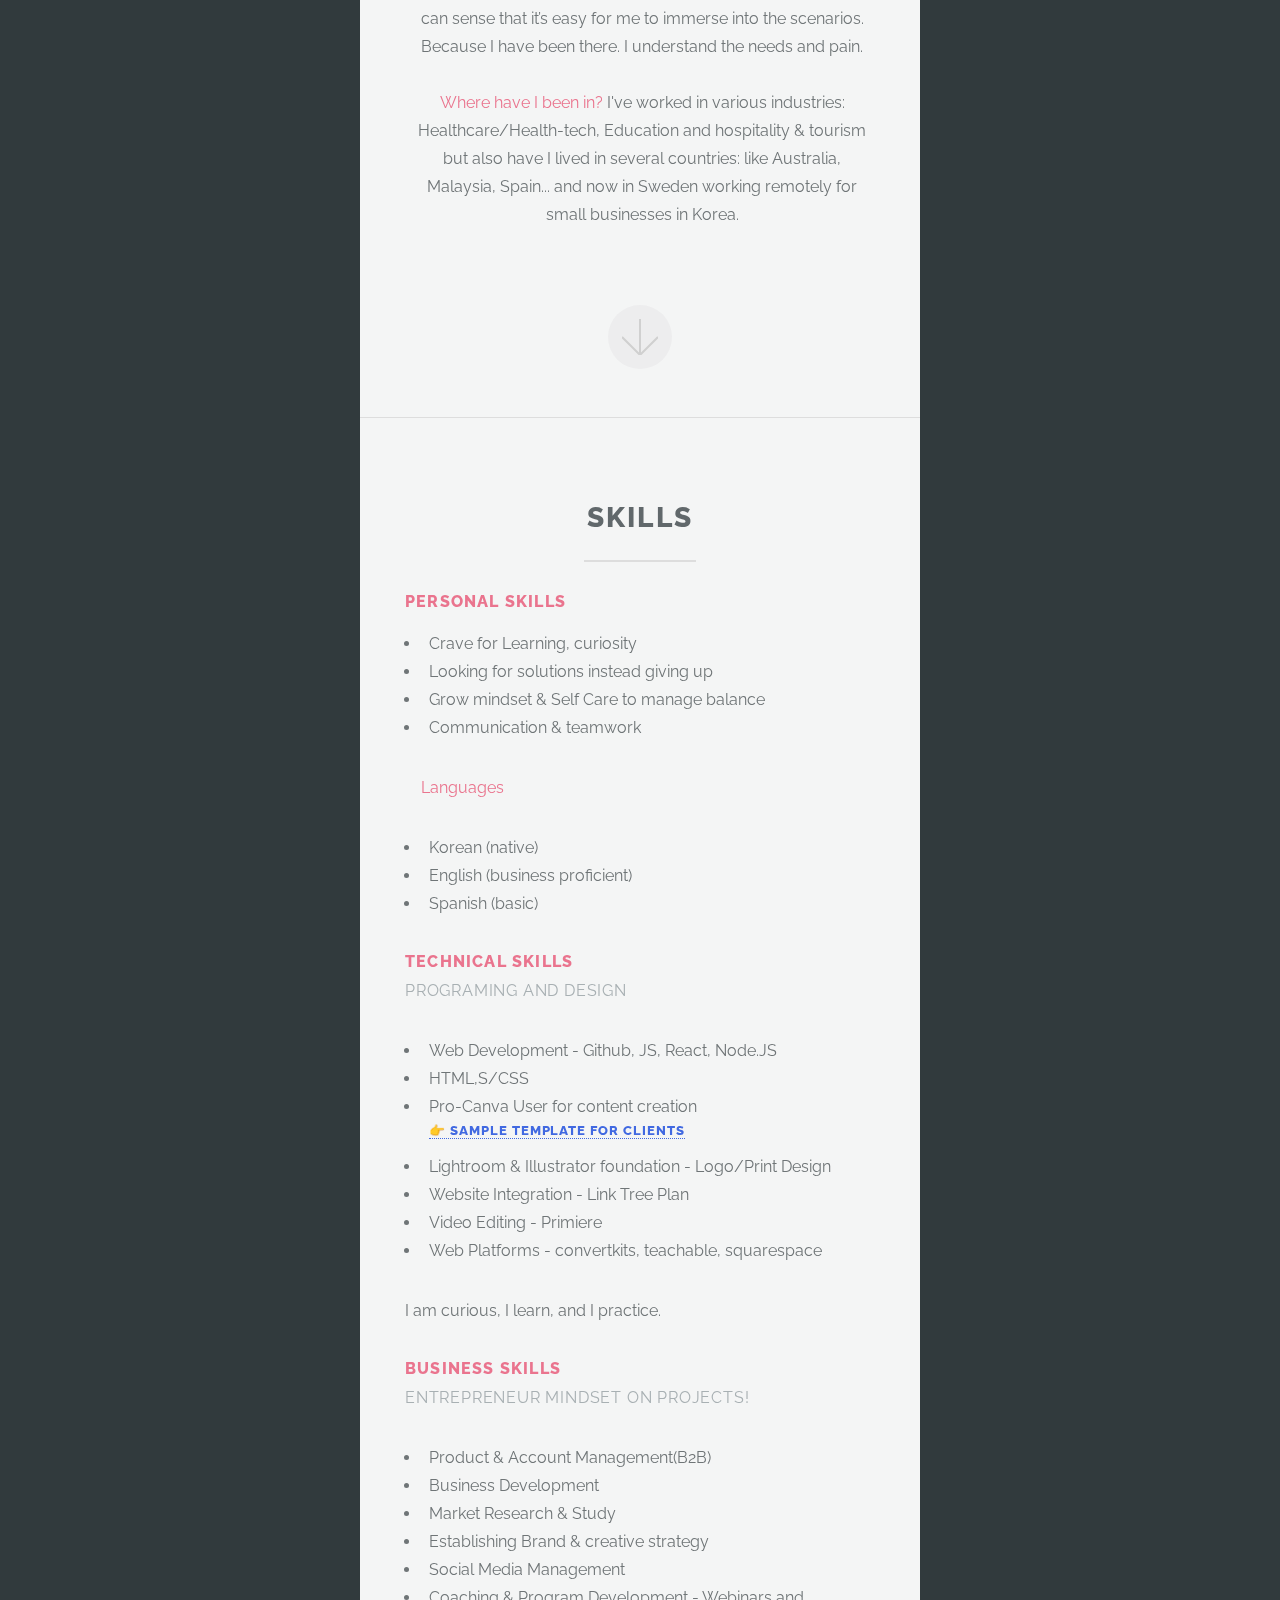
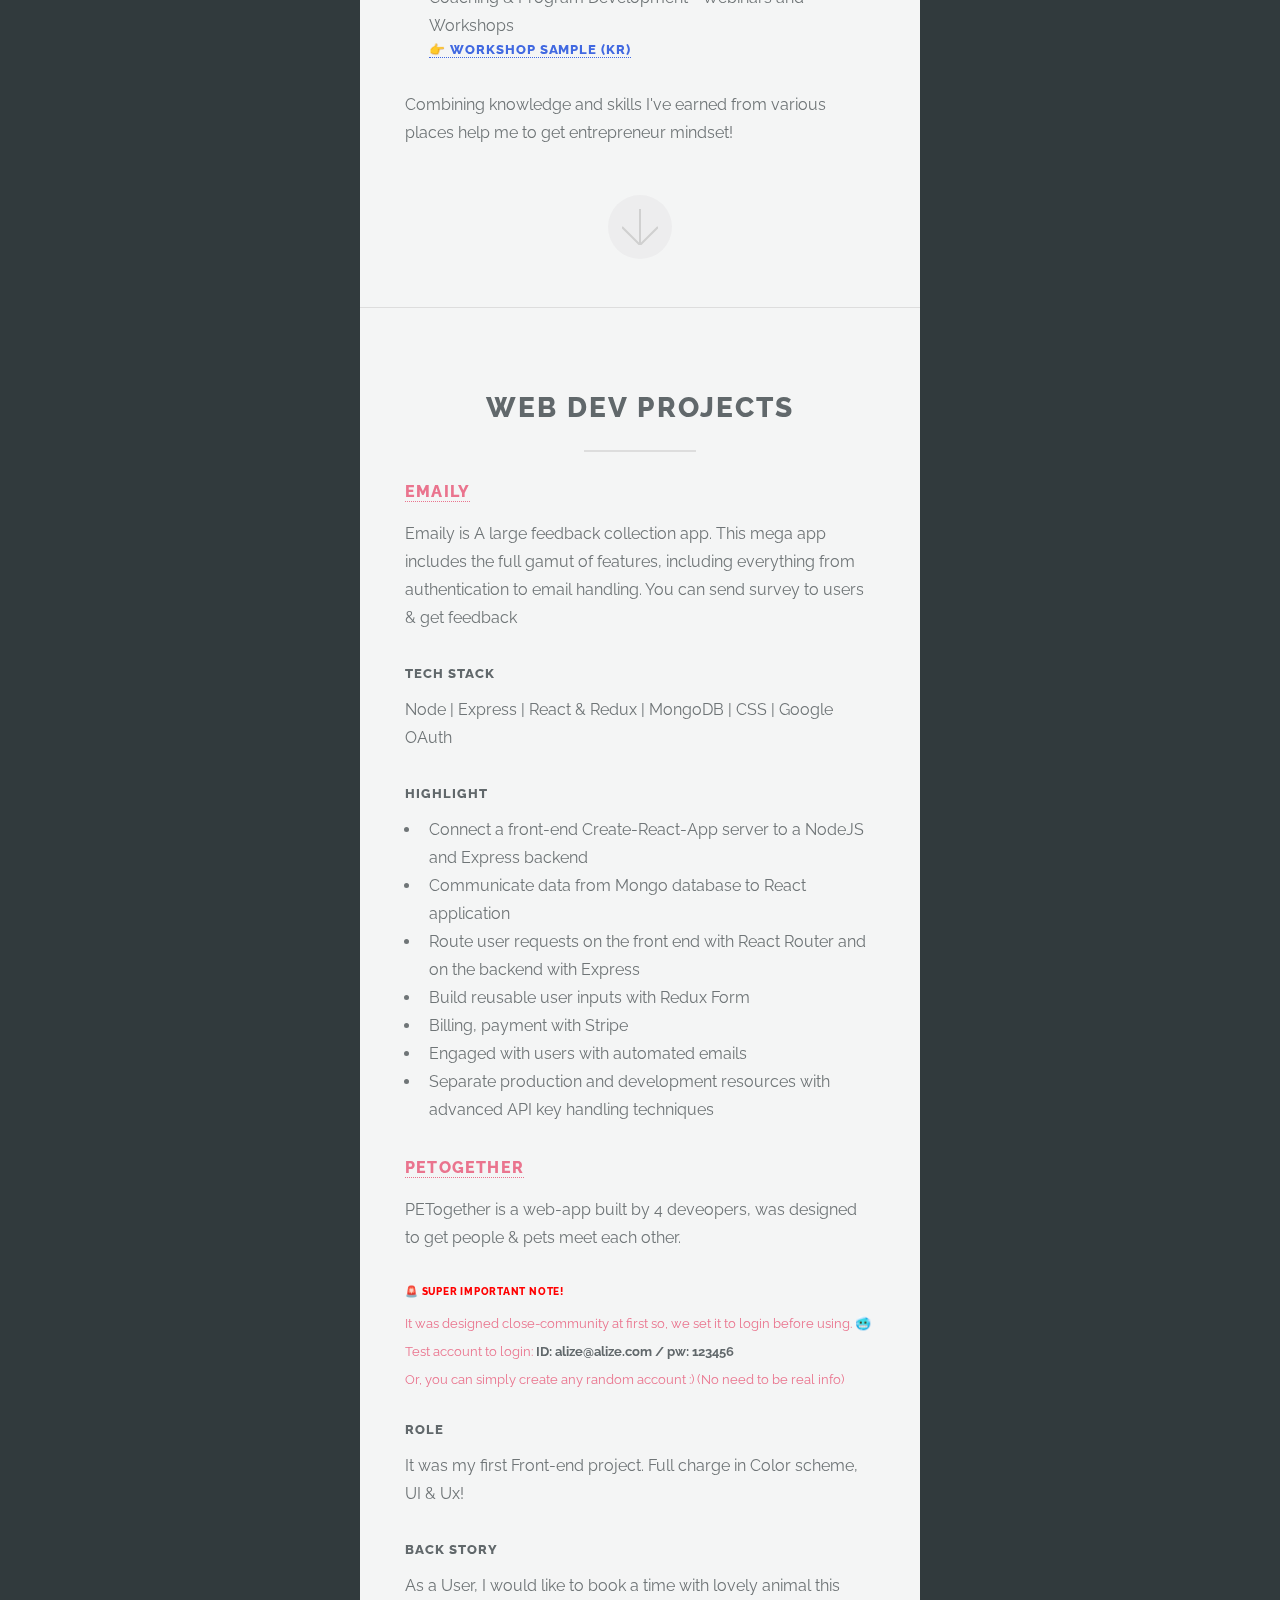
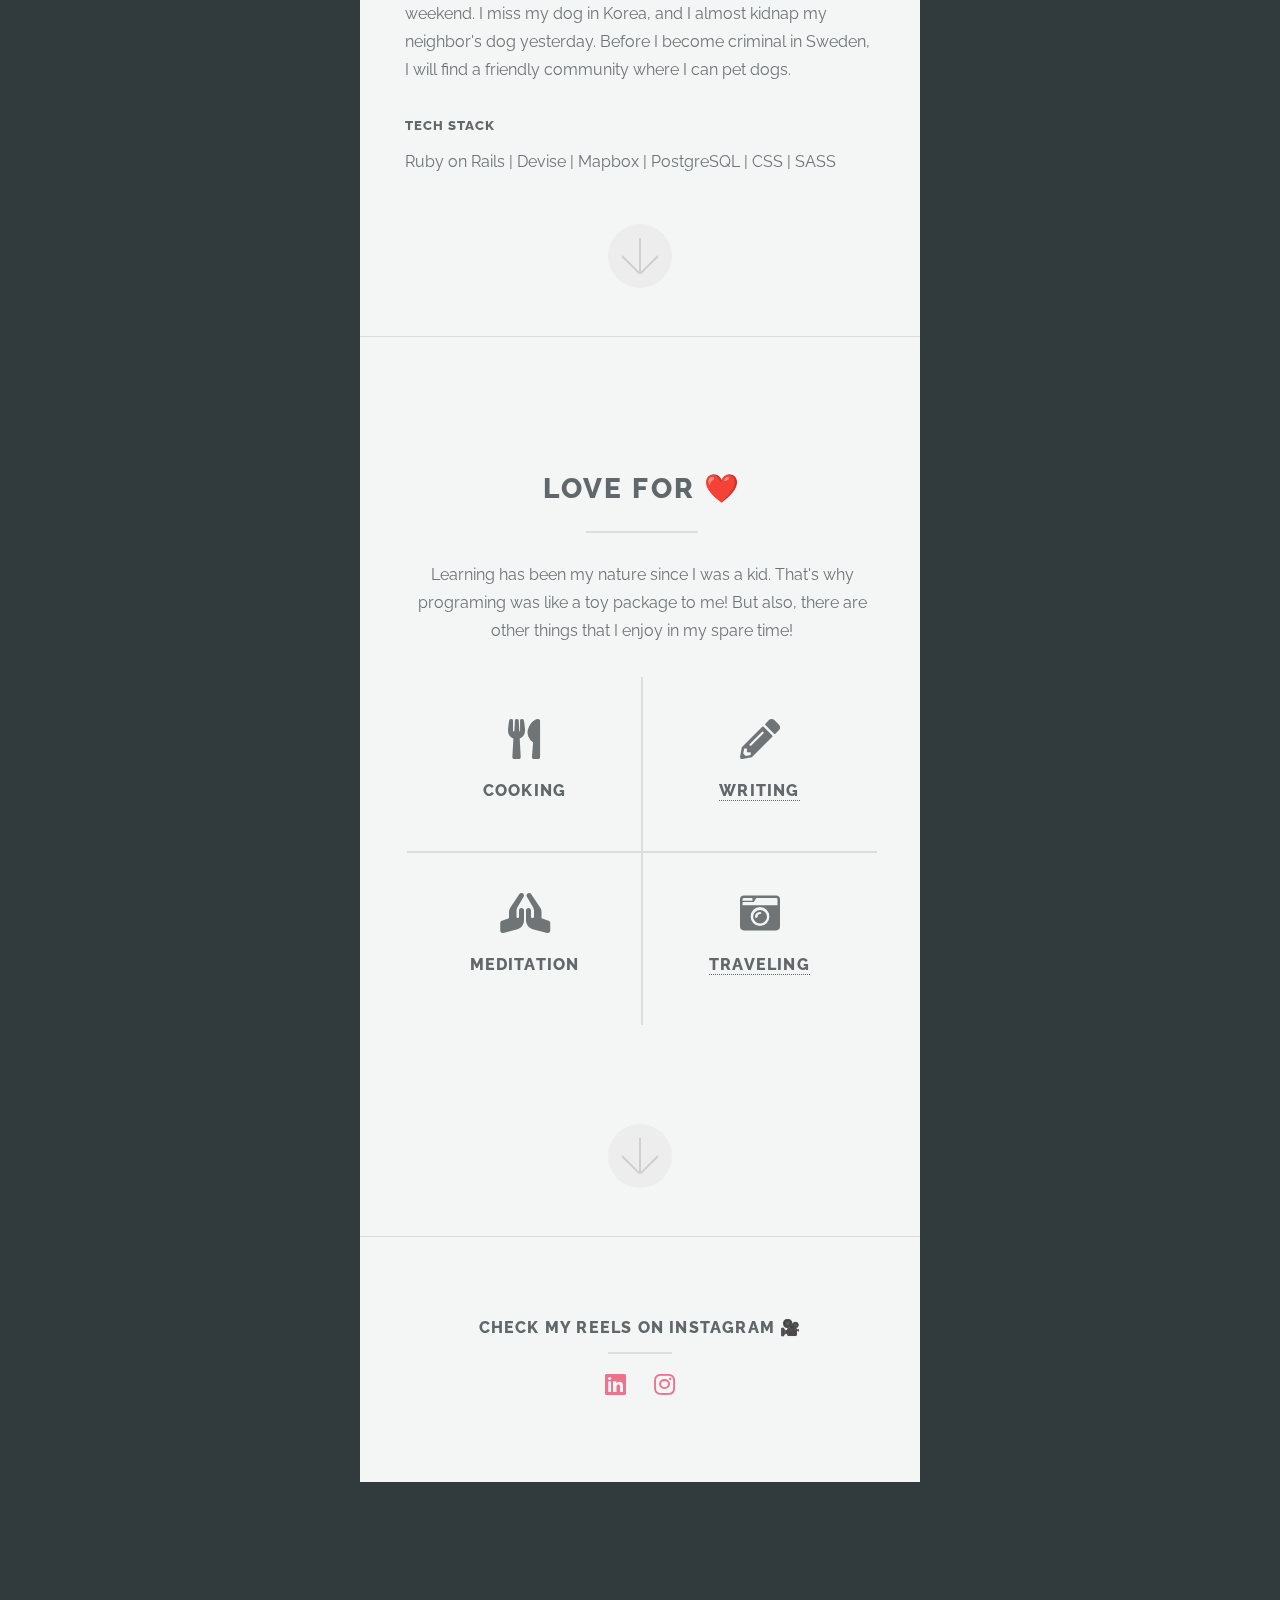
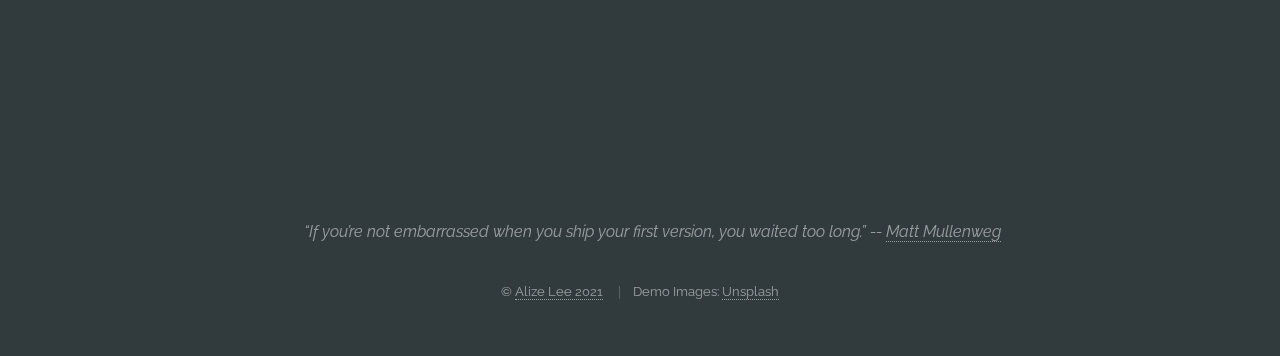
==== commit ede75975: "edit" ====
--- a/index.html
+++ b/index.html
@@ -81,7 +81,7 @@
 
             I help small businesses to improve their social media marketing performance through branding & content strategy. Recently, I do love creating video content on Instagram(Reels) and sharing my knowledge with my clients by providing free webinars and coaching program! 🤓 <br /><br />
 
-            Most fun part of my job is to help the clients get different approach to their potential market. It’s really awesome when I see that they enjoy making user journey and implement ideas on their next move! <br /><br />
+            Most fun part of my job is to help the clients get different approach to their potential market. It’s really awesome when I see that they enjoy making user journey and implement ideas on their next moves! <br /><br />
 
             <header>
             <h5>
@@ -93,8 +93,6 @@
           <br /><br />
 
             But if you are here, it means we have a question about me. Right?<br />
-
-            Beside the social media content strategy, branding and content creation stuff, who is Alize?
             <br /><br />
           </p>
         </div>
@@ -124,20 +122,22 @@
             <h3>Why Stockholm?</h3>
           </header>
            <p>
-              Stockholm has been my No.1 consideration in Europe when I listed the city. It’s modern, known as a digital hub in Europe and internationally famous innovative companies! No doubt I completed the intensive 9-Week Full Stack Developer course at Le Wagon Stockholm! <br /><br />
-
-              And I really like your Christmas market!<br /><br />
+              Stockholm has been my No.1 consideration in Europe when I listed the cities. It’s modern, known as a digital hub in Europe and internationally famous innovative companies! No doubt I completed the intensive 9-Week Full Stack Developer course at Le Wagon Stockholm! <br /><br />
+
+              And I really like your Christmas market! 🎄<br /><br />
             </p>
 
           <header>
             <h3>What Is My Strong Foundation?</h3>
           </header>
           <p>
-              It took me some time to come across all the way here, working in digital/tech industry, but I am glad that I have those experience that made me as now. It’s one of my strongest foundation.<br /><br />
-
-              Experience in my past years, helps me to wise my eyes to understand people. When I research markets for my clients, I can sense that it’s easy for me to immerse into the scenario. Because I have been there. I understand the needs and pain.<br /><br />
-
-              It might sound that I've worked in various industries: Healthcare/Health-tech, Education and hospitality & tourism but also have I lived in several countries: like Australia, Malaysia, Spain... and now in Sweden working remotely for small businesses in Korea. <br /><br />
+              It took me some time to come across all the way here, working in digital/tech industry, but I am glad that I have those experience that made me as now. <br /><br />
+
+              Experience in my past years, helps me to wise my eyes to understand people. When I research markets for my clients, I can sense that it’s easy for me to immerse into the scenarios. Because I have been there. I understand the needs and pain.<br /><br />
+
+              <span class="highlight">Where have I been in?</span>
+
+              I've worked in various industries: Healthcare/Health-tech, Education and hospitality & tourism but also have I lived in several countries: like Australia, Malaysia, Spain... and now in Sweden working remotely for small businesses in Korea. <br /><br />
             </p>
         </div>
         <a href="#four" class="goto-next scrolly">Next</a>
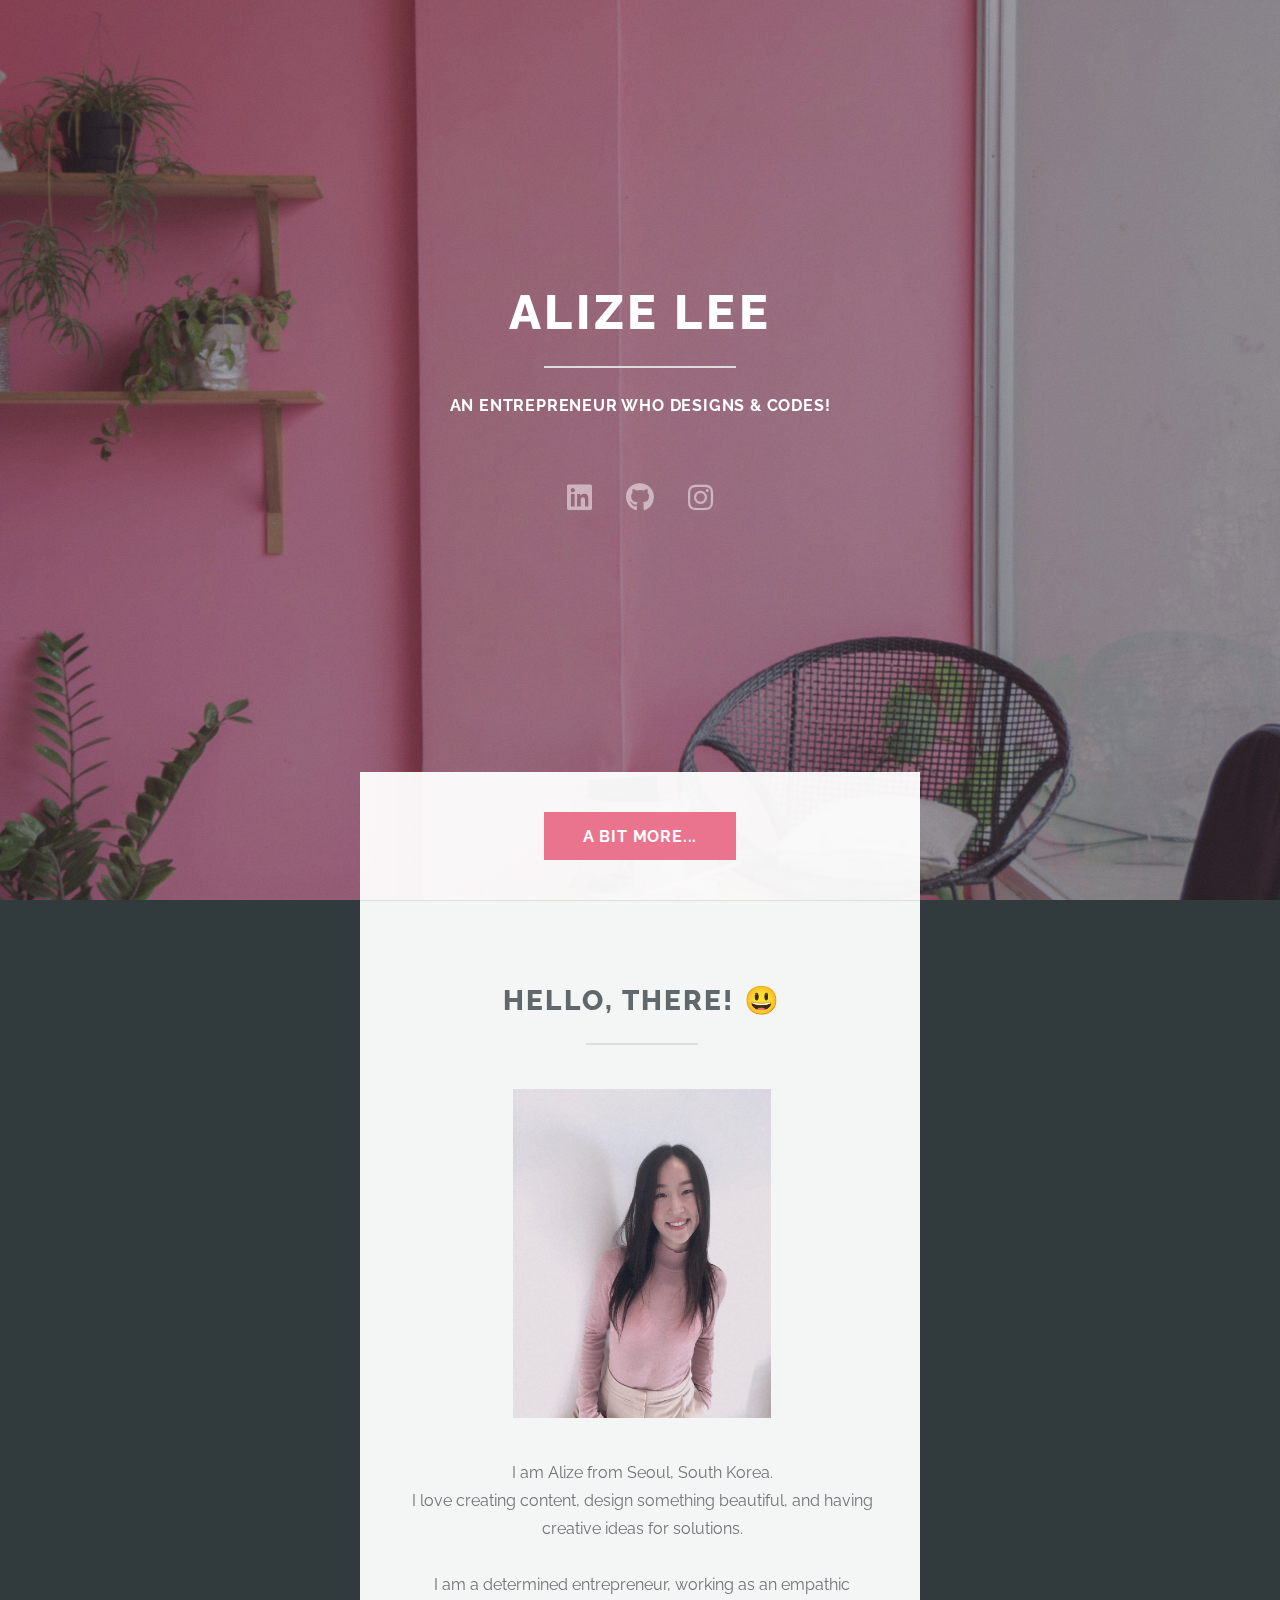
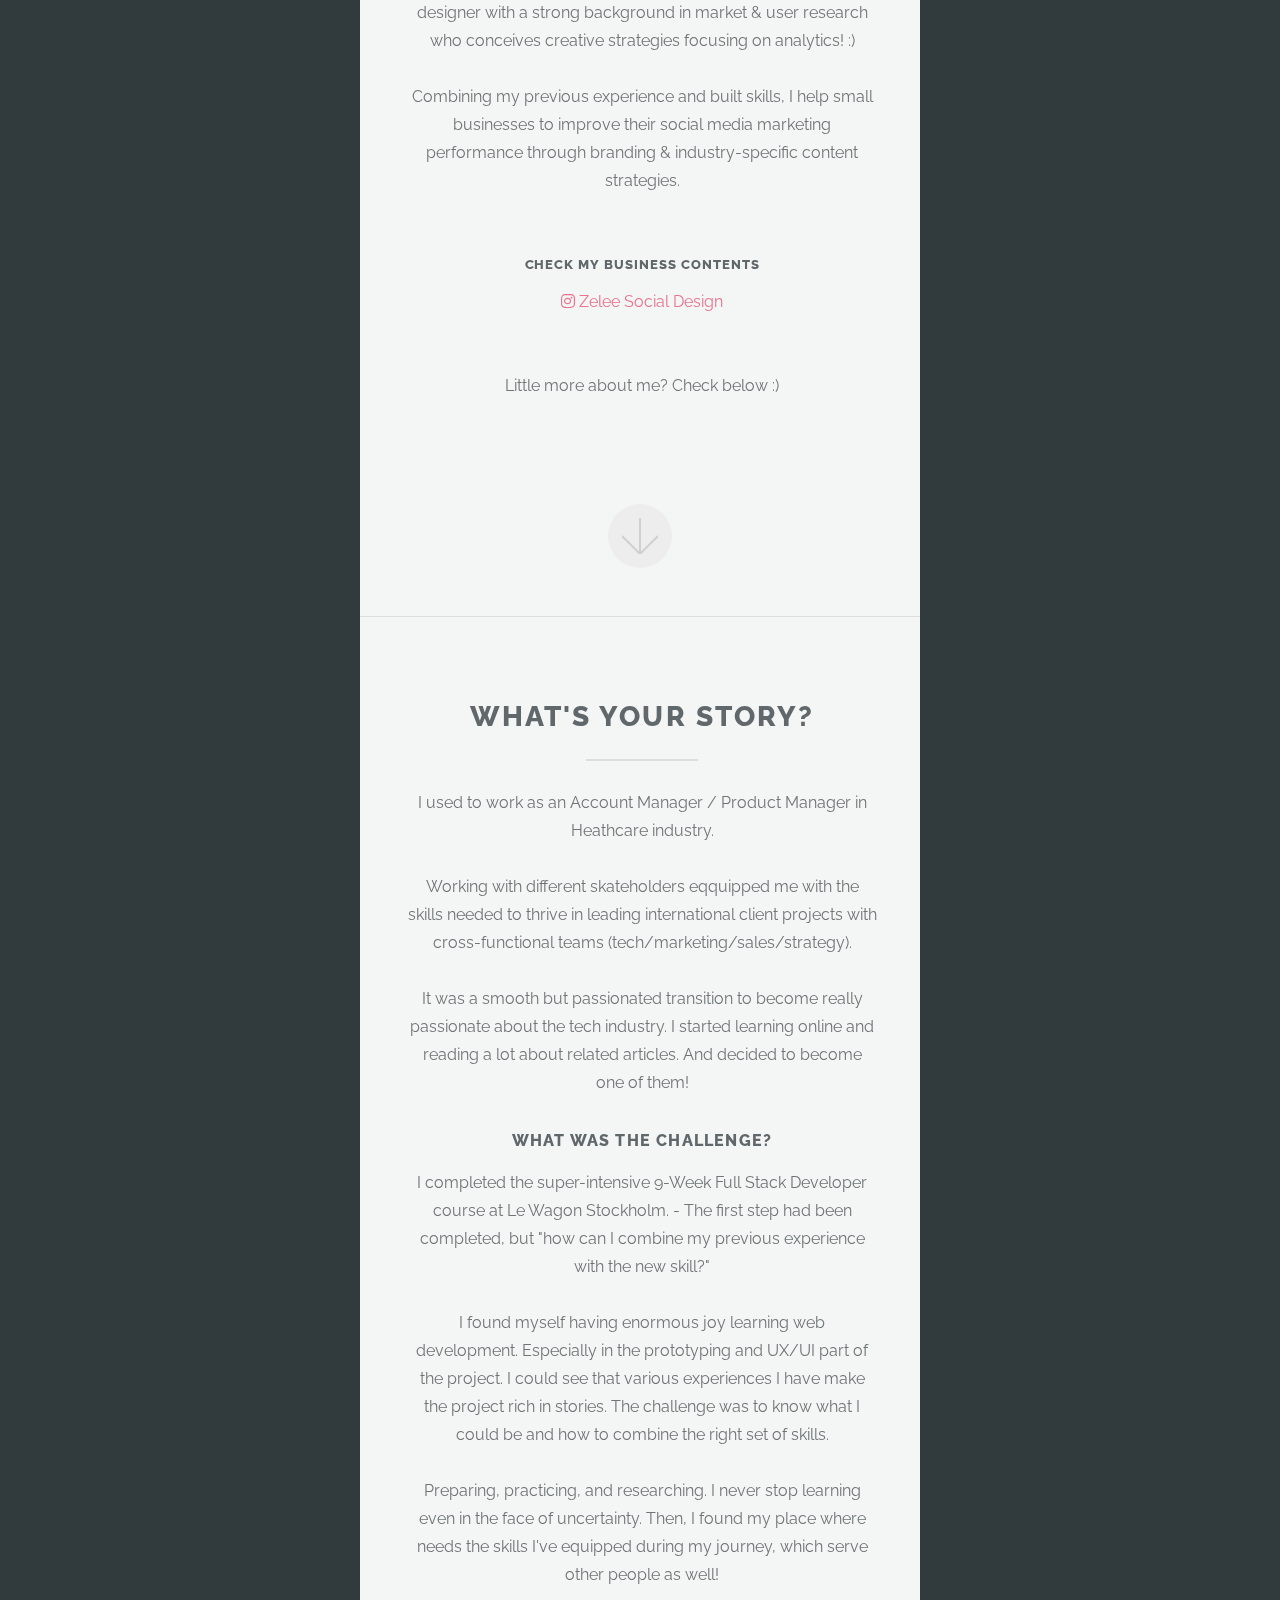
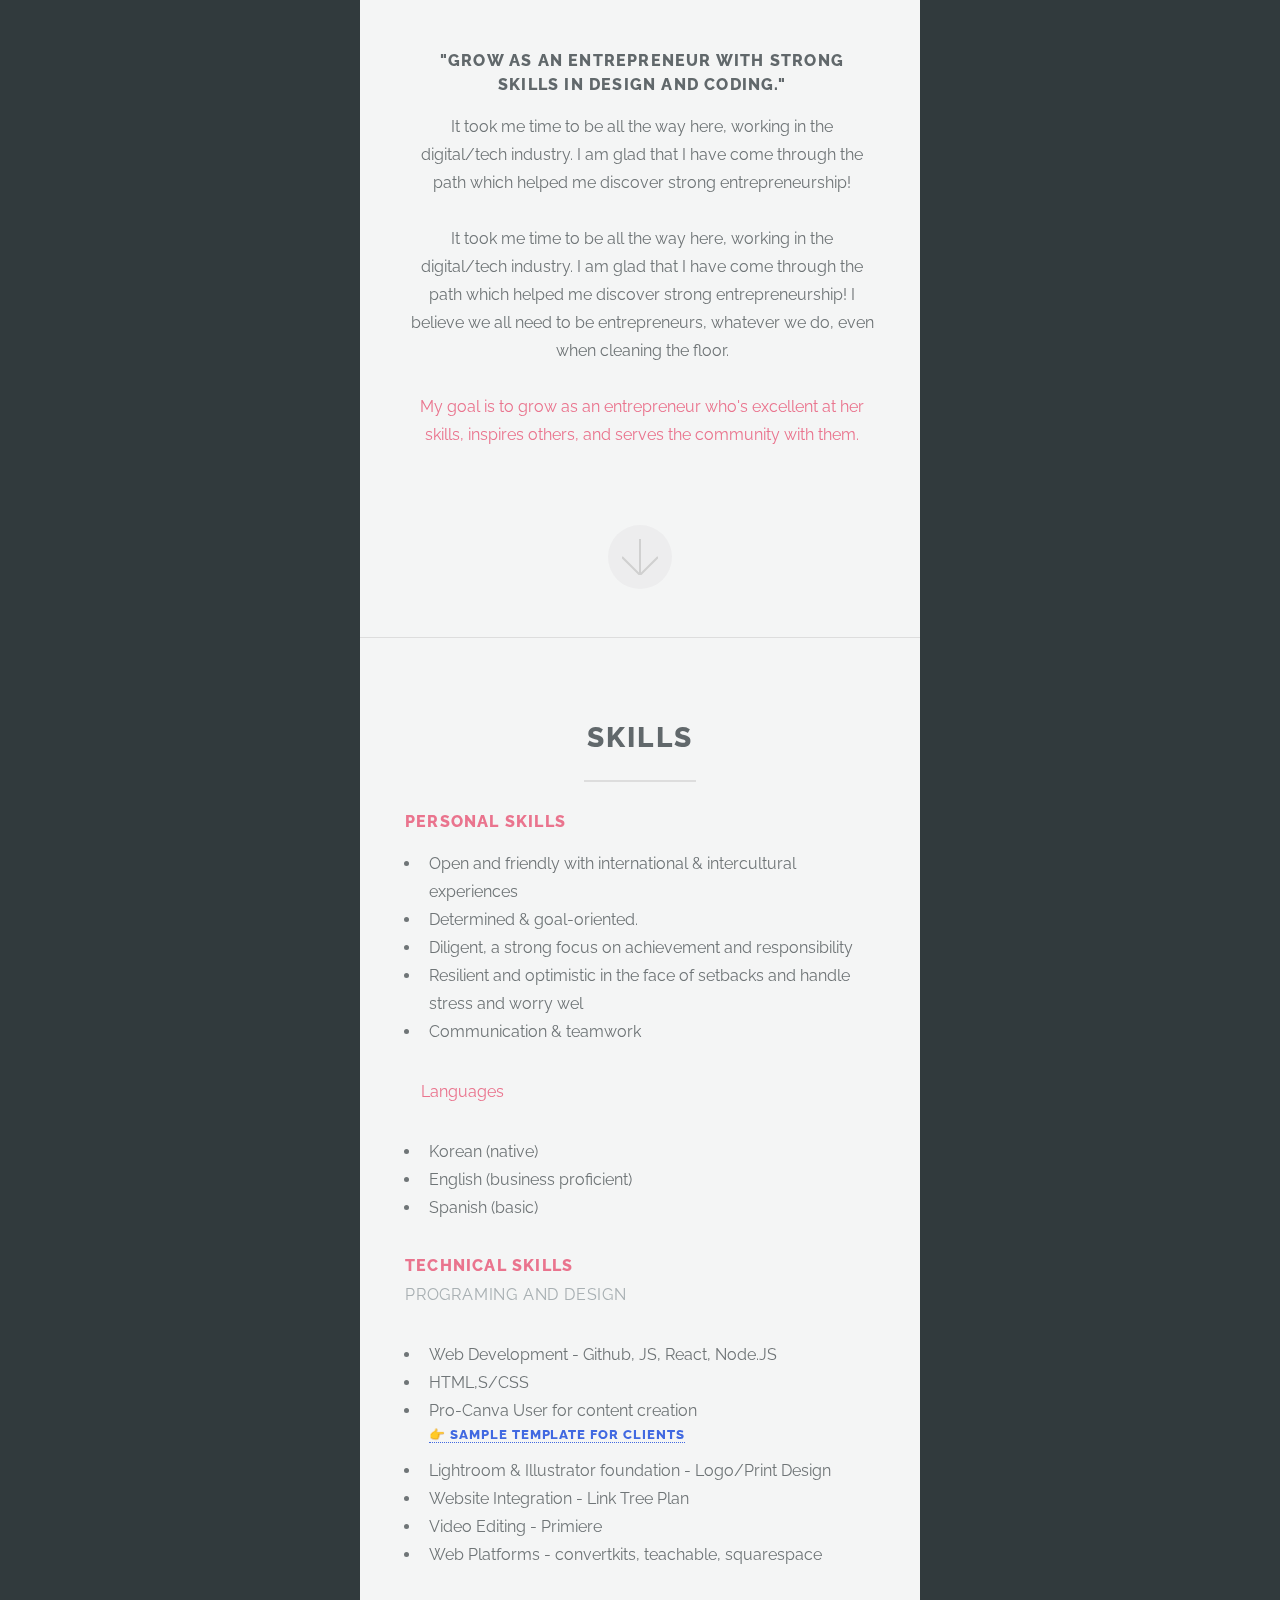
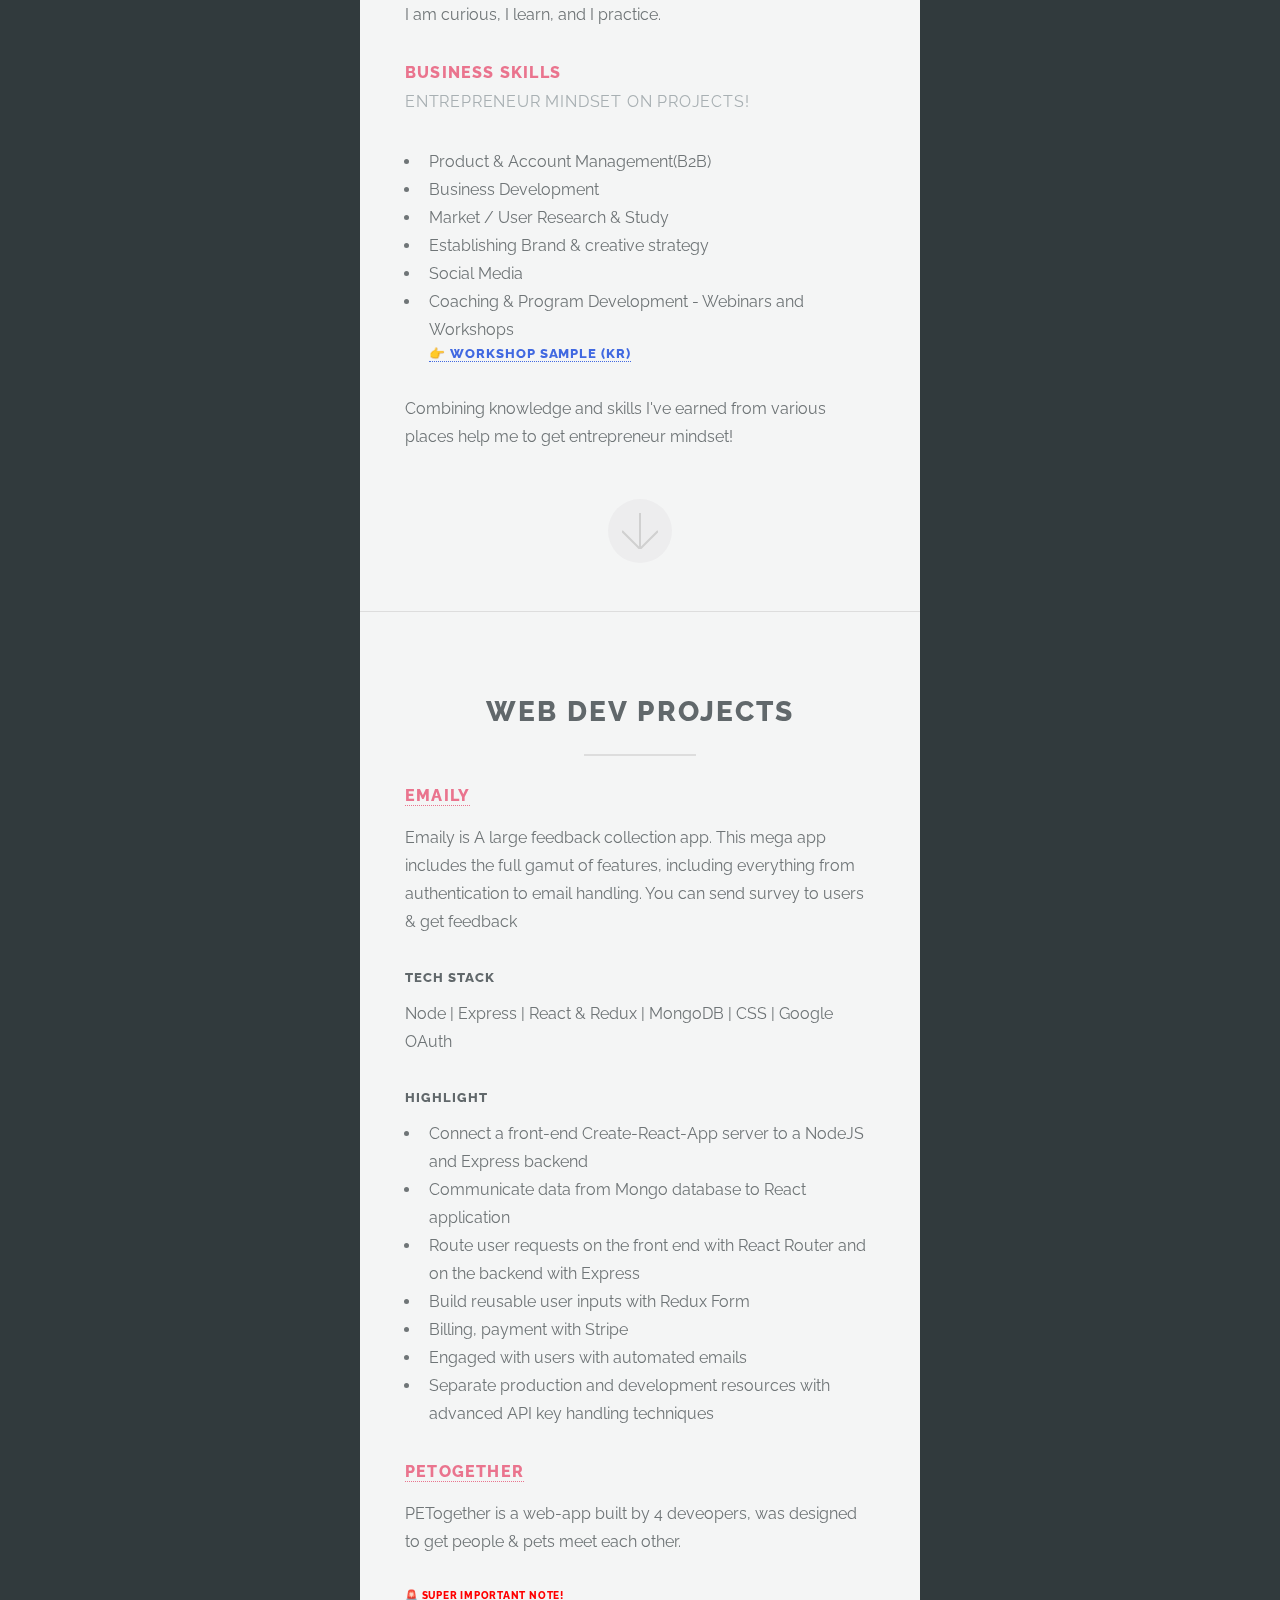
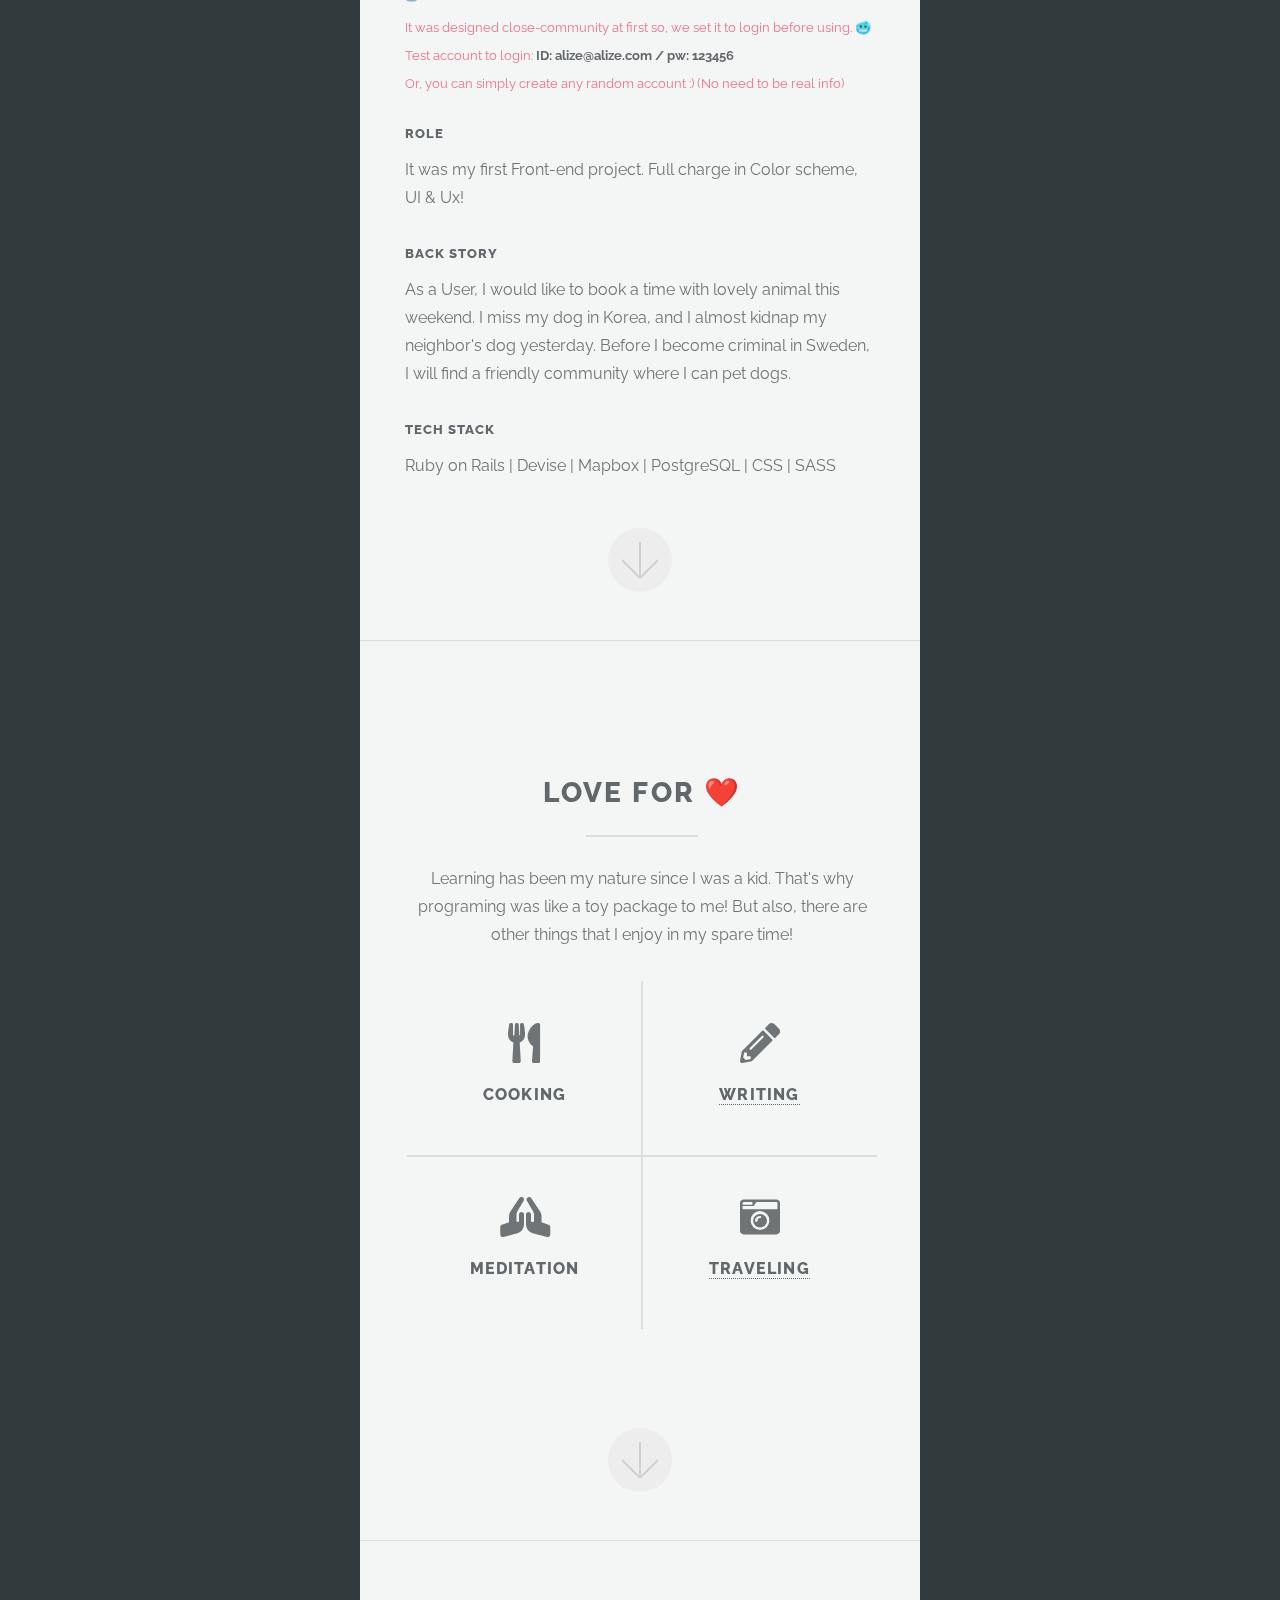
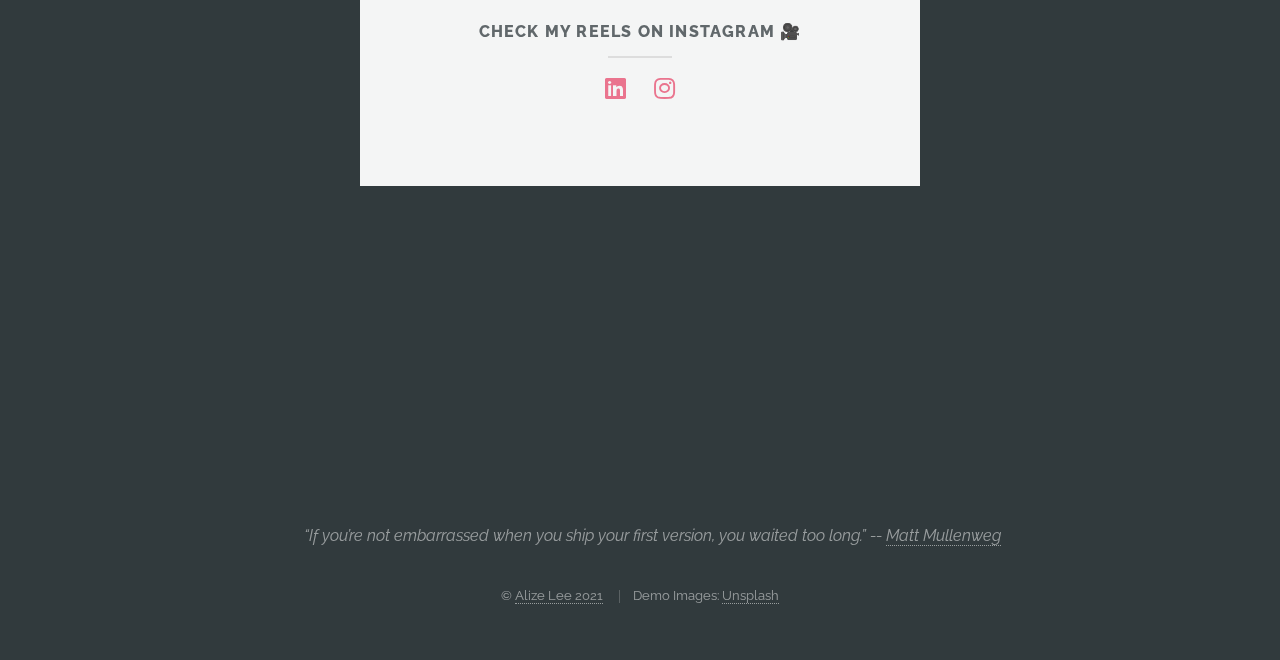
==== commit 2d6bd31a: "final edit" ====
--- a/index.html
+++ b/index.html
@@ -28,7 +28,7 @@
     <section id="header">
       <header class="major">
         <h1>Alize Lee</h1>
-        <p>A pre-entrepreneur, an explorer!</p>
+        <p>An entrepreneur who designs & codes!</p>
         <ul class="icons">
           <li>
             <a
@@ -79,9 +79,12 @@
           <p>
             I am Alize from Seoul, South Korea. <br />
 
-            I help small businesses to improve their social media marketing performance through branding & content strategy. Recently, I do love creating video content on Instagram(Reels) and sharing my knowledge with my clients by providing free webinars and coaching program! 🤓 <br /><br />
-
-            Most fun part of my job is to help the clients get different approach to their potential market. It’s really awesome when I see that they enjoy making user journey and implement ideas on their next moves! <br /><br />
+            I love creating content, design something beautiful, and having creative ideas for solutions.<br /> <br />
+
+            I am a determined entrepreneur, working as an empathic designer with a strong background in market & user research who conceives creative strategies focusing on analytics! :)  <br /><br />
+
+
+             Combining my previous experience and built skills, I help small businesses to improve their social media marketing performance through branding & industry-specific content strategies. <br /><br />
 
             <header>
             <h5>
@@ -92,7 +95,7 @@
 
           <br /><br />
 
-            But if you are here, it means we have a question about me. Right?<br />
+            Little more about me? Check below :)<br />
             <br /><br />
           </p>
         </div>
@@ -109,35 +112,39 @@
         <div class="content">
           <header class="major">
             <h2>
-              About Me
+              What's Your Story?
             </h2>
           </header>
           <p>
-          I used to work as an Account Manager / Product Manager in Heathcare industry. (Boring! I know. That’s where my story started. )<br /><br />
-
-          I started getting passionated into tech industry after my business trip to America where I met colleagues working in health-tech companies. They looked really cool, and something clicked me. Since then I tried to learn some basic programming myself, and decided to learn from school.</br /><br />
+          I used to work as an Account Manager / Product Manager in Heathcare industry. <br /><br />
+
+          Working with different skateholders eqquipped me with the skills needed to thrive in leading international client projects with cross-functional teams (tech/marketing/sales/strategy). </br /><br />
+
+          It was a smooth but passionated transition to become really passionate about the tech industry. I started learning online and reading a lot about related articles. And decided to become one of them!
           </p>
 
           <header>
-            <h3>Why Stockholm?</h3>
+            <h3>What was the challenge?</h3>
           </header>
            <p>
-              Stockholm has been my No.1 consideration in Europe when I listed the cities. It’s modern, known as a digital hub in Europe and internationally famous innovative companies! No doubt I completed the intensive 9-Week Full Stack Developer course at Le Wagon Stockholm! <br /><br />
-
-              And I really like your Christmas market! 🎄<br /><br />
+              I completed the super-intensive 9-Week Full Stack Developer course at Le Wagon Stockholm. - The first step had been completed, but "how can I combine my previous experience with the new skill?" <br /><br />
+
+              I found myself having enormous joy learning web development. Especially in the prototyping and UX/UI part of the project. I could see that various experiences I have make the project rich in stories. The challenge was to know what I could be and how to combine the right set of skills.<br /><br />
+
+              Preparing, practicing, and researching. I never stop learning even in the face of uncertainty. Then, I found my place where needs the skills I've equipped during my journey, which serve other people as well!<br /><br />
+
+
             </p>
 
           <header>
-            <h3>What Is My Strong Foundation?</h3>
+            <h3>"Grow As An Entrepreneur With Strong Skills in Design and Coding."</h3>
           </header>
           <p>
-              It took me some time to come across all the way here, working in digital/tech industry, but I am glad that I have those experience that made me as now. <br /><br />
-
-              Experience in my past years, helps me to wise my eyes to understand people. When I research markets for my clients, I can sense that it’s easy for me to immerse into the scenarios. Because I have been there. I understand the needs and pain.<br /><br />
-
-              <span class="highlight">Where have I been in?</span>
-
-              I've worked in various industries: Healthcare/Health-tech, Education and hospitality & tourism but also have I lived in several countries: like Australia, Malaysia, Spain... and now in Sweden working remotely for small businesses in Korea. <br /><br />
+              It took me time to be all the way here, working in the digital/tech industry. I am glad that I have come through the path which helped me discover strong entrepreneurship!<br /><br />
+
+              It took me time to be all the way here, working in the digital/tech industry. I am glad that I have come through the path which helped me discover strong entrepreneurship! I believe we all need to be entrepreneurs, whatever we do, even when cleaning the floor.  <br /><br />
+
+               <span class="highlight">My goal is to grow as an entrepreneur who's excellent at her skills, inspires others, and serves the community with them. </span><br /><br />
             </p>
         </div>
         <a href="#four" class="goto-next scrolly">Next</a>
@@ -158,10 +165,10 @@
             </header>
             <div class="col-12-medium col-12">
                <ul>
-                <li>Crave for Learning, curiosity</li>
-                <li>Looking for solutions instead giving up</li>
-                <li>Grow mindset & Self Care to manage balance
-                </li>
+                <li>Open and friendly with international & intercultural experiences</li>
+                <li>Determined & goal-oriented.</li>
+                <li>Diligent, a strong focus on achievement and responsibility</li>
+                <li>Resilient and optimistic in the face of setbacks and handle stress and worry wel</li>
                 <li>Communication & teamwork</li>
               </ul>
               <ul>
@@ -205,12 +212,12 @@
               <ul>
                 <li>Product & Account Management(B2B)</li>
                 <li>Business Development</li>
-                <li>Market Research & Study
+                <li>Market / User Research & Study
                 </li>
                 <li>Establishing Brand & creative strategy
                 </li>
                 <li>
-                  Social Media Management
+                  Social Media
                 </li>
                 <li>
                   Coaching & Program Development - Webinars and Workshops<br />
